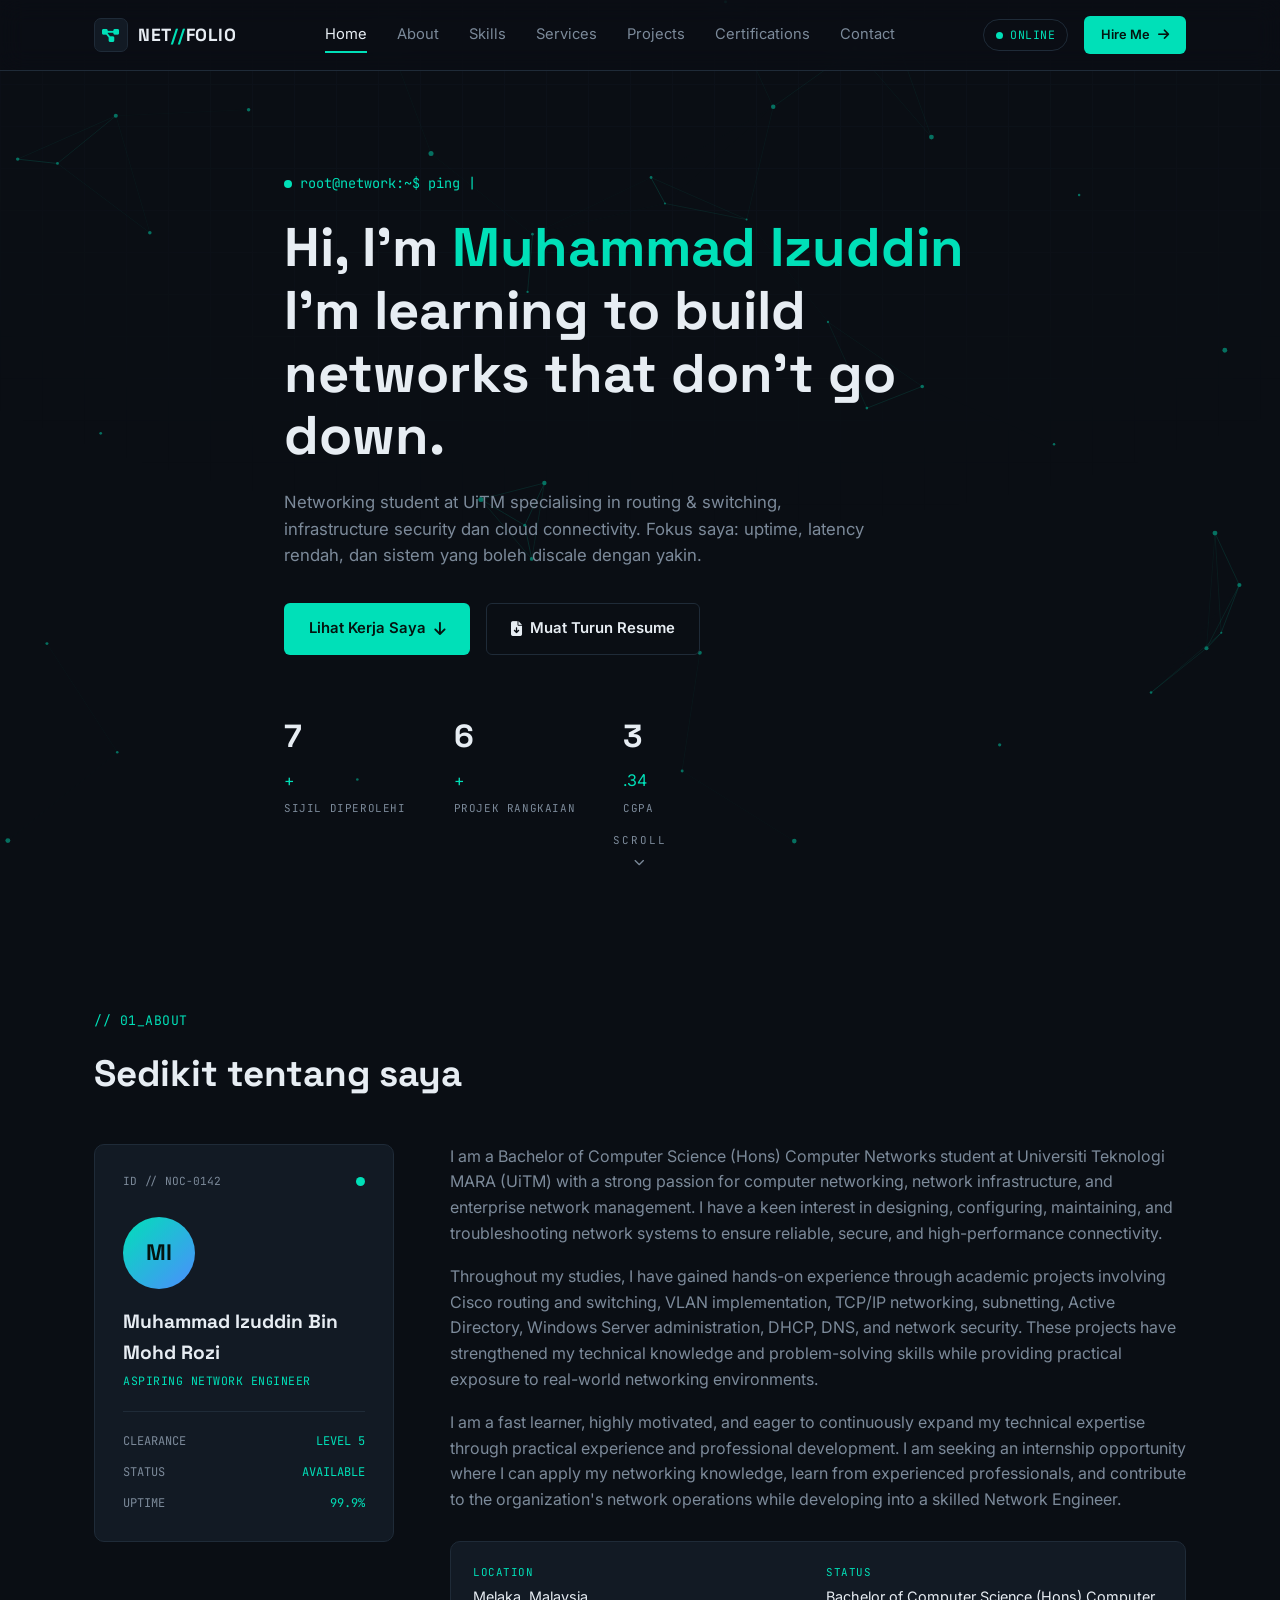
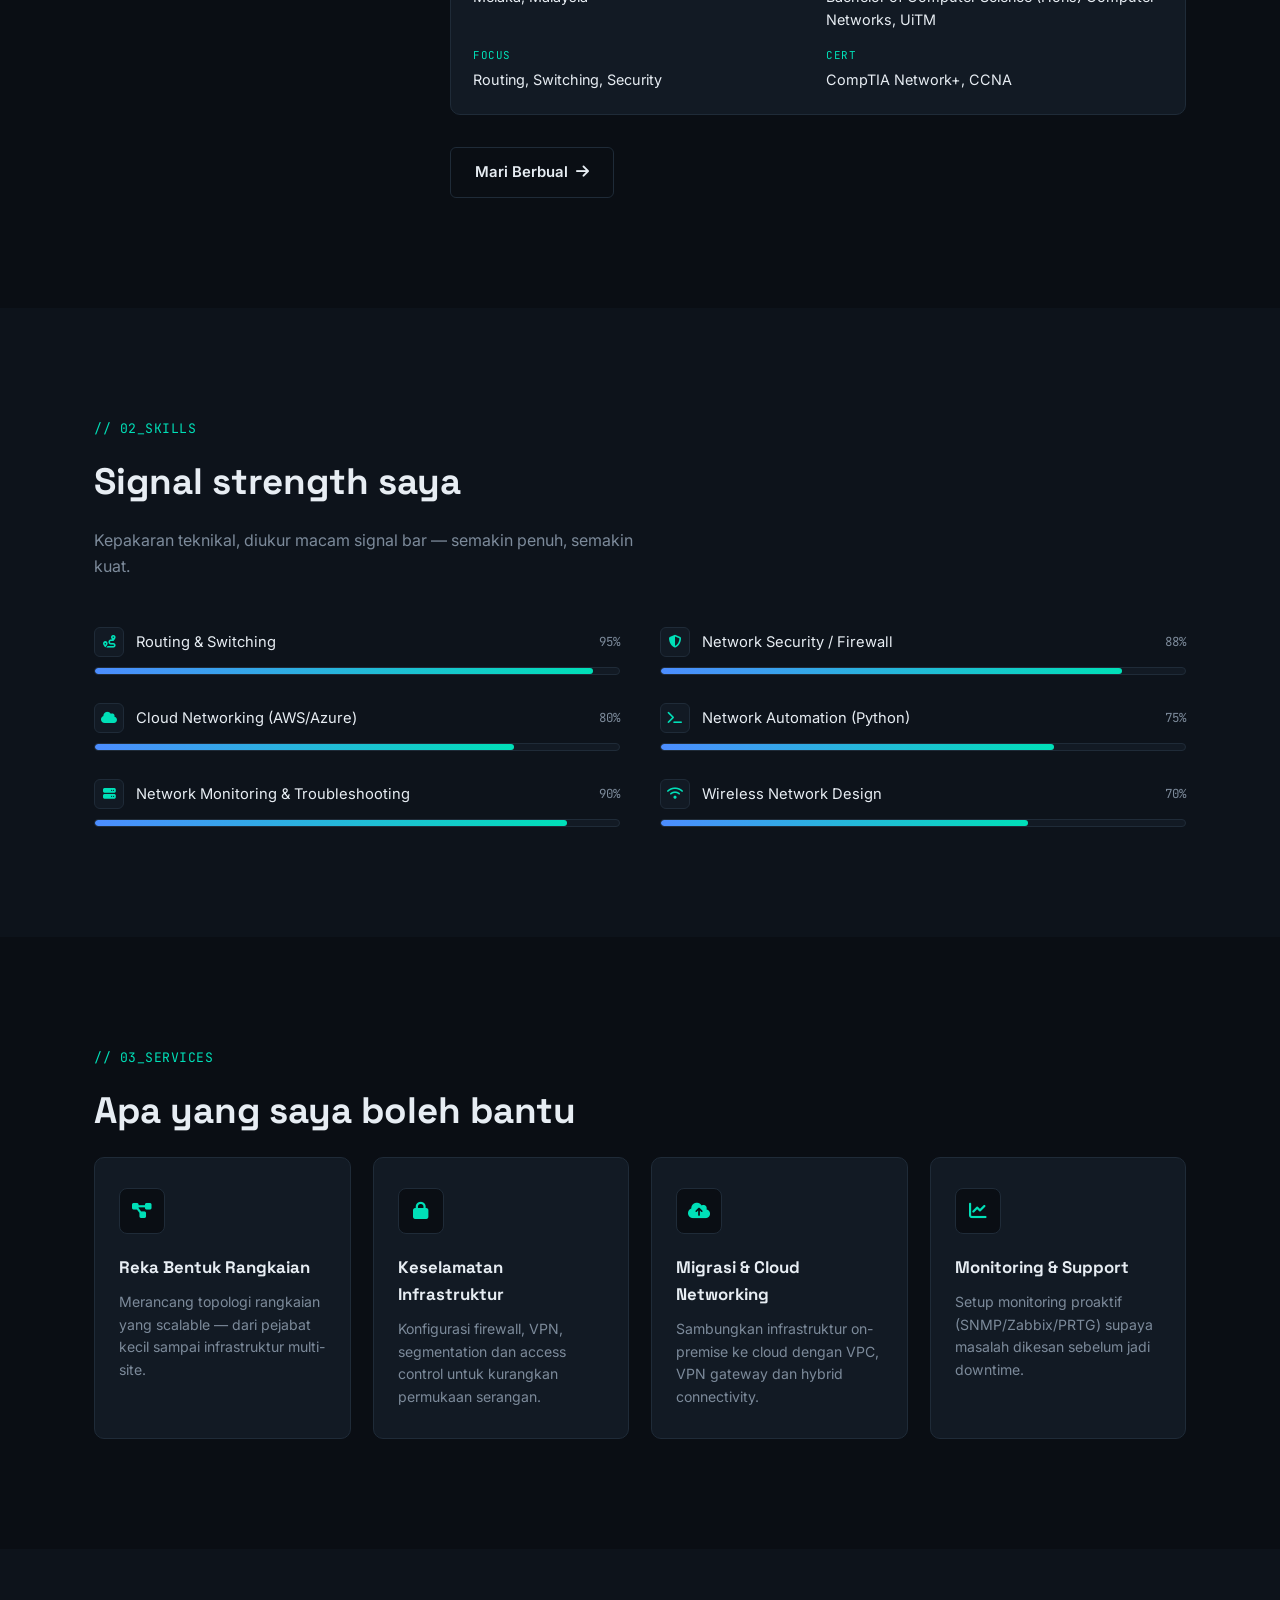
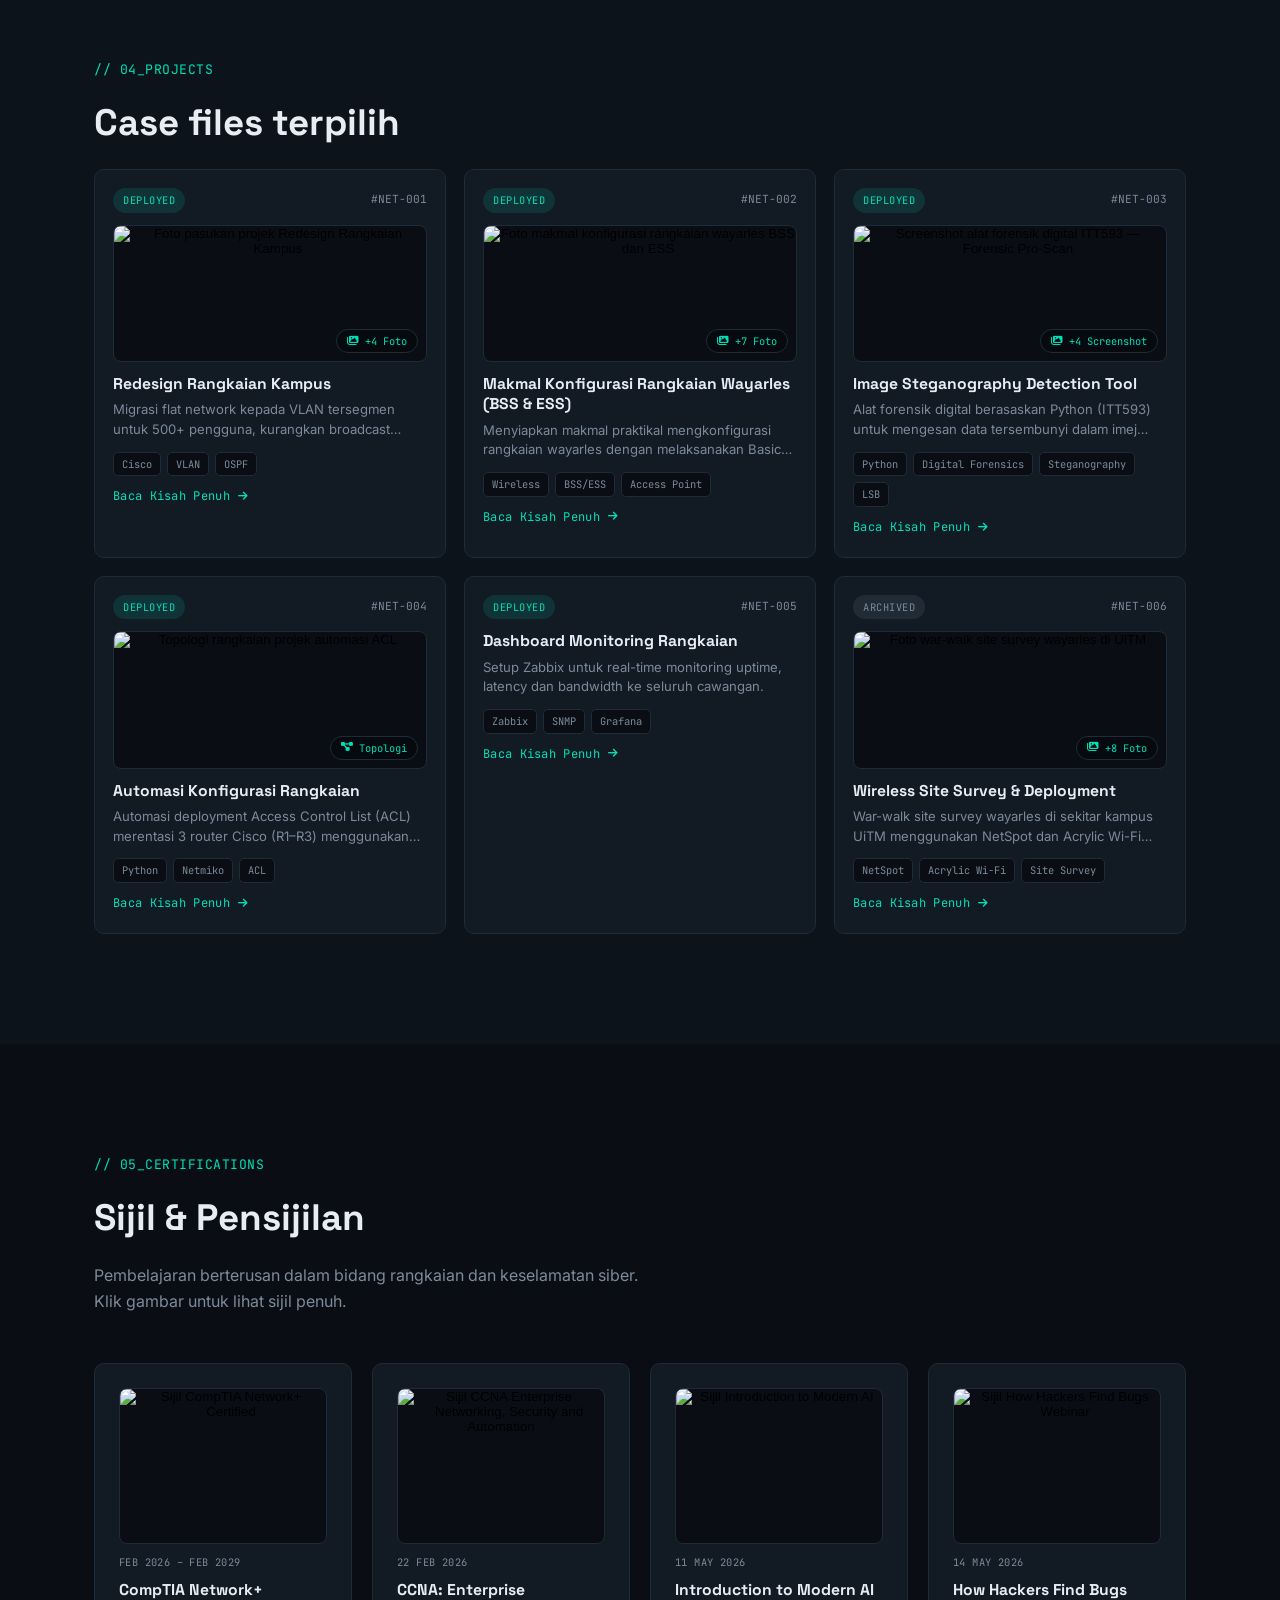
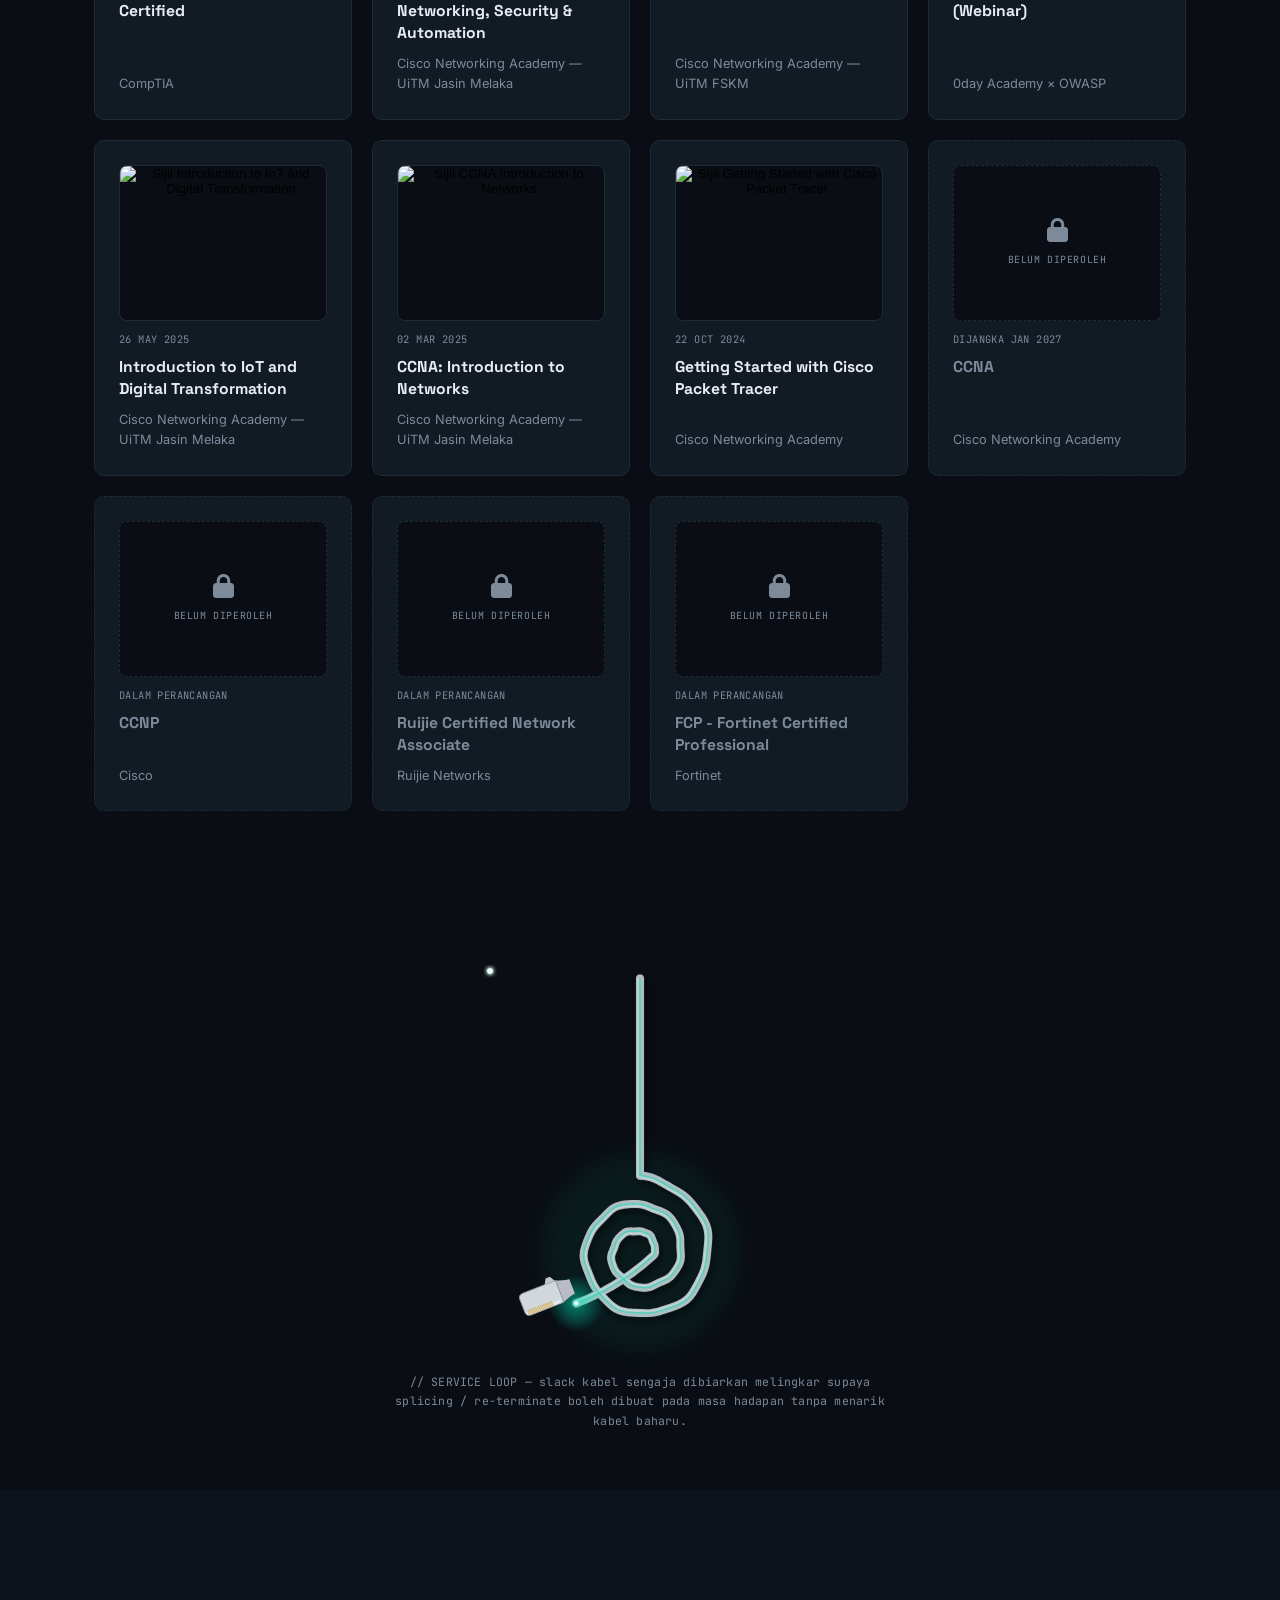
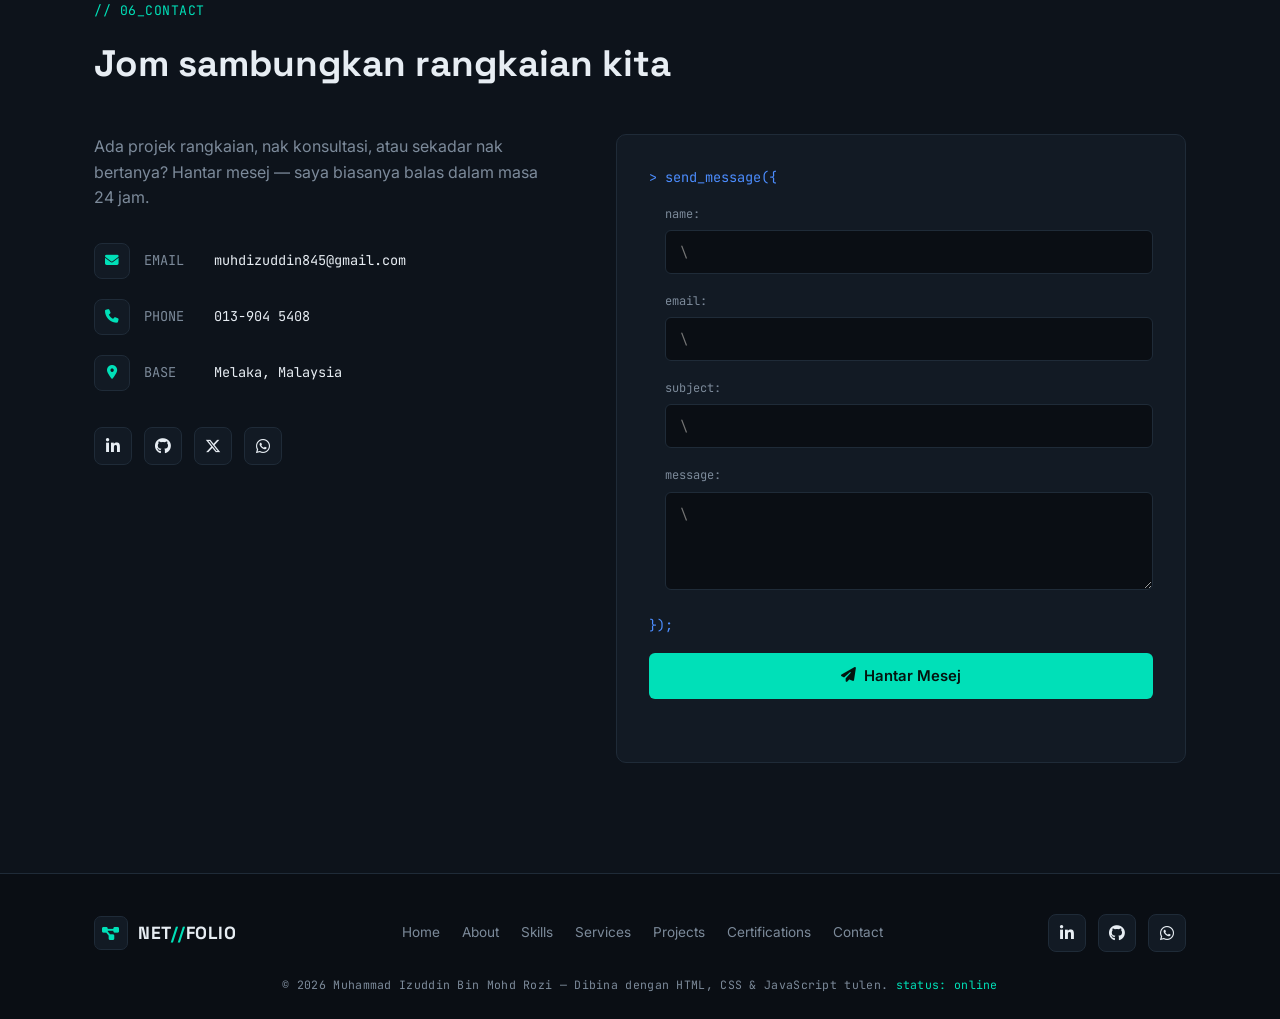
==== index.html @ 9720768e "Add files via upload" ====
<!DOCTYPE html>
<html lang="ms">
<head>
<meta charset="UTF-8">
<meta name="viewport" content="width=device-width, initial-scale=1.0">
<title>Muhammad Izuddin Bin Mohd Rozi // Aspiring Network Engineer Portfolio</title>
<link rel="preconnect" href="https://fonts.googleapis.com">
<link href="https://fonts.googleapis.com/css2?family=Space+Grotesk:wght@400;500;600;700&family=Inter:wght@400;500;600&family=JetBrains+Mono:wght@400;500;600&display=swap" rel="stylesheet">
<link rel="stylesheet" href="https://cdnjs.cloudflare.com/ajax/libs/font-awesome/6.5.1/css/all.min.css">
<link rel="stylesheet" href="style.css">
</head>
<body>

<div class="grid-overlay"></div>

<!-- ================= HEADER ================= -->
<header class="header" id="header">
  <div class="header-inner">
    <a href="#home" class="logo">
      <span class="logo-mark"><i class="fa-solid fa-diagram-project"></i></span>
      <span class="logo-text">NET<span class="accent">//</span>FOLIO</span>
    </a>

    <nav class="navlist" id="navlist">
      <a href="#home" class="nav-link active" data-nav>Home</a>
      <a href="#about" class="nav-link" data-nav>About</a>
      <a href="#skills" class="nav-link" data-nav>Skills</a>
      <a href="#services" class="nav-link" data-nav>Services</a>
      <a href="#projects" class="nav-link" data-nav>Projects</a>
      <a href="#certifications" class="nav-link" data-nav>Certifications</a>
      <a href="#contact" class="nav-link" data-nav>Contact</a>
    </nav>

    <div class="header-right">
      <span class="status-pill">
        <span class="status-dot"></span>
        <span class="mono">ONLINE</span>
      </span>
      <a href="#contact" class="btn btn-sm btn-primary">Hire Me <i class="fa-solid fa-arrow-right"></i></a>
      <button class="menu-toggle" id="menuToggle" aria-label="Toggle menu">
        <span></span><span></span><span></span>
      </button>
    </div>
  </div>
</header>

<!-- ================= HERO ================= -->
<section class="hero" id="home">
  <canvas id="netCanvas"></canvas>
  <div class="hero-inner container">
    <p class="mono eyebrow"><span class="cursor-dot"></span> root@network:~$ <span id="typeTarget"></span><span class="type-cursor">|</span></p>
    <h1 class="hero-title">Hi, I'm <span class="accent">Muhammad Izuddin</span><br>I'm learning to build networks that don't go down.</h1>
    <p class="hero-sub">Networking student at UiTM specialising in routing &amp; switching, infrastructure security dan cloud connectivity. Fokus saya: uptime, latency rendah, dan sistem yang boleh discale dengan yakin.</p>
    <div class="hero-actions">
      <a href="#projects" class="btn btn-primary">Lihat Kerja Saya <i class="fa-solid fa-arrow-down"></i></a>
      <a href="#contact" class="btn btn-outline"><i class="fa-solid fa-file-arrow-down"></i> Muat Turun Resume</a>
    </div>
    <div class="hero-stats">
      <div class="stat">
        <span class="stat-num" data-count="7">0</span><span class="accent">+</span>
        <span class="stat-label mono">SIJIL DIPEROLEHI</span>
      </div>
      <div class="stat">
        <span class="stat-num" data-count="6">0</span><span class="accent">+</span>
        <span class="stat-label mono">PROJEK RANGKAIAN</span>
      </div>
      <div class="stat">
        <span class="stat-num" data-count="3">0</span><span class="accent">.34</span>
        <span class="stat-label mono">CGPA</span>
      </div>
    </div>
  </div>
  <a href="#about" class="scroll-hint" aria-label="Scroll down">
    <span class="mono">SCROLL</span>
    <i class="fa-solid fa-chevron-down"></i>
  </a>
</section>

<main>

<!-- ================= ABOUT ================= -->
<section class="section" id="about">
  <div class="container">
    <p class="section-tag mono">// 01_ABOUT</p>
    <h2 class="section-title">Sedikit tentang saya</h2>

    <div class="about-grid">
      <div class="badge-card reveal">
        <div class="badge-top">
          <span class="mono badge-id">ID // NOC-0142</span>
          <span class="status-dot status-dot--sm"></span>
        </div>
        <!-- Nak letak gambar sebenar? Tukar baris di bawah kepada:
             <img src="images/profile.jpg" alt="Muhammad Izuddin Bin Mohd Rozi" class="badge-avatar-img"> -->
        <div class="badge-avatar" id="badgeAvatar">MI</div>
        <h3 class="badge-name">Muhammad Izuddin Bin Mohd Rozi</h3>
        <p class="mono badge-role">ASPIRING NETWORK ENGINEER</p>
        <div class="badge-divider"></div>
        <ul class="badge-meta mono">
          <li><span>CLEARANCE</span><span class="accent">LEVEL 5</span></li>
          <li><span>STATUS</span><span class="accent">AVAILABLE</span></li>
          <li><span>UPTIME</span><span class="accent">99.9%</span></li>
        </ul>
      </div>

      <div class="about-content reveal">
        <p>I am a Bachelor of Computer Science (Hons) Computer Networks student at Universiti Teknologi MARA (UiTM) with a strong passion for computer networking, network infrastructure, and enterprise network management. I have a keen interest in designing, configuring, maintaining, and troubleshooting network systems to ensure reliable, secure, and high-performance connectivity.</p>
        <p>Throughout my studies, I have gained hands-on experience through academic projects involving Cisco routing and switching, VLAN implementation, TCP/IP networking, subnetting, Active Directory, Windows Server administration, DHCP, DNS, and network security. These projects have strengthened my technical knowledge and problem-solving skills while providing practical exposure to real-world networking environments.</p>
        <p>I am a fast learner, highly motivated, and eager to continuously expand my technical expertise through practical experience and professional development. I am seeking an internship opportunity where I can apply my networking knowledge, learn from experienced professionals, and contribute to the organization's network operations while developing into a skilled Network Engineer.</p>

        <div class="spec-list">
          <div class="spec-item">
            <span class="mono spec-key">LOCATION</span>
            <span class="spec-val">Melaka, Malaysia</span>
          </div>
          <div class="spec-item">
            <span class="mono spec-key">STATUS</span>
            <span class="spec-val">Bachelor of Computer Science (Hons) Computer Networks, UiTM</span>
          </div>
          <div class="spec-item">
            <span class="mono spec-key">FOCUS</span>
            <span class="spec-val">Routing, Switching, Security</span>
          </div>
          <div class="spec-item">
            <span class="mono spec-key">CERT</span>
            <span class="spec-val">CompTIA Network+, CCNA</span>
          </div>
        </div>

        <a href="#contact" class="btn btn-outline">Mari Berbual <i class="fa-solid fa-arrow-right"></i></a>
      </div>
    </div>
  </div>
</section>

<!-- ================= SKILLS ================= -->
<section class="section section-alt" id="skills">
  <div class="container">
    <p class="section-tag mono">// 02_SKILLS</p>
    <h2 class="section-title">Signal strength saya</h2>
    <p class="section-desc">Kepakaran teknikal, diukur macam signal bar — semakin penuh, semakin kuat.</p>

    <div class="skills-grid">
      <div class="skill-item reveal" data-level="95">
        <div class="skill-head">
          <span class="skill-icon"><i class="fa-solid fa-route"></i></span>
          <span class="skill-name">Routing &amp; Switching</span>
          <span class="skill-pct mono">95%</span>
        </div>
        <div class="skill-bar"><div class="skill-fill"></div></div>
      </div>

      <div class="skill-item reveal" data-level="88">
        <div class="skill-head">
          <span class="skill-icon"><i class="fa-solid fa-shield-halved"></i></span>
          <span class="skill-name">Network Security / Firewall</span>
          <span class="skill-pct mono">88%</span>
        </div>
        <div class="skill-bar"><div class="skill-fill"></div></div>
      </div>

      <div class="skill-item reveal" data-level="80">
        <div class="skill-head">
          <span class="skill-icon"><i class="fa-solid fa-cloud"></i></span>
          <span class="skill-name">Cloud Networking (AWS/Azure)</span>
          <span class="skill-pct mono">80%</span>
        </div>
        <div class="skill-bar"><div class="skill-fill"></div></div>
      </div>

      <div class="skill-item reveal" data-level="75">
        <div class="skill-head">
          <span class="skill-icon"><i class="fa-solid fa-terminal"></i></span>
          <span class="skill-name">Network Automation (Python)</span>
          <span class="skill-pct mono">75%</span>
        </div>
        <div class="skill-bar"><div class="skill-fill"></div></div>
      </div>

      <div class="skill-item reveal" data-level="90">
        <div class="skill-head">
          <span class="skill-icon"><i class="fa-solid fa-server"></i></span>
          <span class="skill-name">Network Monitoring &amp; Troubleshooting</span>
          <span class="skill-pct mono">90%</span>
        </div>
        <div class="skill-bar"><div class="skill-fill"></div></div>
      </div>

      <div class="skill-item reveal" data-level="70">
        <div class="skill-head">
          <span class="skill-icon"><i class="fa-solid fa-wifi"></i></span>
          <span class="skill-name">Wireless Network Design</span>
          <span class="skill-pct mono">70%</span>
        </div>
        <div class="skill-bar"><div class="skill-fill"></div></div>
      </div>
    </div>
  </div>
</section>

<!-- ================= SERVICES ================= -->
<section class="section" id="services">
  <div class="container">
    <p class="section-tag mono">// 03_SERVICES</p>
    <h2 class="section-title">Apa yang saya boleh bantu</h2>

    <div class="services-grid">
      <div class="service-card reveal">
        <span class="service-icon"><i class="fa-solid fa-diagram-project"></i></span>
        <h3>Reka Bentuk Rangkaian</h3>
        <p>Merancang topologi rangkaian yang scalable — dari pejabat kecil sampai infrastruktur multi-site.</p>
      </div>
      <div class="service-card reveal">
        <span class="service-icon"><i class="fa-solid fa-lock"></i></span>
        <h3>Keselamatan Infrastruktur</h3>
        <p>Konfigurasi firewall, VPN, segmentation dan access control untuk kurangkan permukaan serangan.</p>
      </div>
      <div class="service-card reveal">
        <span class="service-icon"><i class="fa-solid fa-cloud-arrow-up"></i></span>
        <h3>Migrasi &amp; Cloud Networking</h3>
        <p>Sambungkan infrastruktur on-premise ke cloud dengan VPC, VPN gateway dan hybrid connectivity.</p>
      </div>
      <div class="service-card reveal">
        <span class="service-icon"><i class="fa-solid fa-chart-line"></i></span>
        <h3>Monitoring &amp; Support</h3>
        <p>Setup monitoring proaktif (SNMP/Zabbix/PRTG) supaya masalah dikesan sebelum jadi downtime.</p>
      </div>
    </div>
  </div>
</section>

<!-- ================= PROJECTS ================= -->
<section class="section section-alt" id="projects">
  <div class="container">
    <p class="section-tag mono">// 04_PROJECTS</p>
    <h2 class="section-title">Case files terpilih</h2>

    <div class="projects-grid">
      <article class="project-card reveal">
        <div class="project-top">
          <span class="project-tag tag-deployed mono">DEPLOYED</span>
          <span class="mono project-id">#NET-001</span>
        </div>
        <!-- Letak 4 gambar dalam folder images/projects/ dengan nama fail di bawah -->
        <button class="project-gallery-btn"
          data-images='["images/projects/net-001-photo-1.jpg","images/projects/net-001-photo-2.jpg","images/projects/net-001-photo-3.jpg","images/projects/net-001-photo-4.jpg"]'
          data-title="Redesign Rangkaian Kampus"
          aria-label="Lihat galeri foto Redesign Rangkaian Kampus">
          <img src="images/projects/net-001-photo-1.jpg" alt="Foto pasukan projek Redesign Rangkaian Kampus" class="project-gallery-thumb">
          <span class="project-gallery-count mono"><i class="fa-solid fa-images"></i> +4 Foto</span>
        </button>
        <h3>Redesign Rangkaian Kampus</h3>
        <p>Migrasi flat network kepada VLAN tersegmen untuk 500+ pengguna, kurangkan broadcast traffic sebanyak 60%.</p>
        <div class="project-tags">
          <span>Cisco</span><span>VLAN</span><span>OSPF</span>
        </div>
        <button class="case-study-btn mono" data-case="net-001">
          Baca Kisah Penuh <i class="fa-solid fa-arrow-right"></i>
        </button>
      </article>

      <article class="project-card reveal">
        <div class="project-top">
          <span class="project-tag tag-deployed mono">DEPLOYED</span>
          <span class="mono project-id">#NET-002</span>
        </div>
        <!-- Letak 7 gambar dalam folder images/projects/ dengan nama fail di bawah -->
        <button class="project-gallery-btn"
          data-images='["images/projects/net-002-photo-1.jpg","images/projects/net-002-photo-2.jpg","images/projects/net-002-photo-3.jpg","images/projects/net-002-photo-4.jpg","images/projects/net-002-photo-5.jpg","images/projects/net-002-photo-6.jpg","images/projects/net-002-photo-7.jpg"]'
          data-title="Makmal Konfigurasi Rangkaian Wayarles (BSS & ESS)"
          aria-label="Lihat galeri foto Makmal Konfigurasi Rangkaian Wayarles">
          <img src="images/projects/net-002-photo-1.jpg" alt="Foto makmal konfigurasi rangkaian wayarles BSS dan ESS" class="project-gallery-thumb">
          <span class="project-gallery-count mono"><i class="fa-solid fa-images"></i> +7 Foto</span>
        </button>
        <h3>Makmal Konfigurasi Rangkaian Wayarles (BSS &amp; ESS)</h3>
        <p>Menyiapkan makmal praktikal mengkonfigurasi rangkaian wayarles dengan melaksanakan Basic Service Set (BSS) dan Extended Service Set (ESS). Memperoleh pengalaman langsung dalam persediaan access point, capaian klien dan pengoptimuman liputan rangkaian.</p>
        <div class="project-tags">
          <span>Wireless</span><span>BSS/ESS</span><span>Access Point</span>
        </div>
        <button class="case-study-btn mono" data-case="net-002">
          Baca Kisah Penuh <i class="fa-solid fa-arrow-right"></i>
        </button>
      </article>

      <article class="project-card reveal">
        <div class="project-top">
          <span class="project-tag tag-deployed mono">DEPLOYED</span>
          <span class="mono project-id">#NET-003</span>
        </div>
        <!-- Letak screenshot tool dalam folder images/projects/ -->
        <button class="project-gallery-btn"
          data-images='["images/projects/net-003-scan.png","images/projects/net-003-visual.png","images/projects/net-003-create.png","images/projects/net-003-result.png"]'
          data-title="Image Steganography Detection Tool (ITT593)"
          aria-label="Lihat screenshot Image Steganography Detection Tool">
          <img src="images/projects/net-003-scan.png" alt="Screenshot alat forensik digital ITT593 — Forensic Pro-Scan" class="project-gallery-thumb">
          <span class="project-gallery-count mono"><i class="fa-solid fa-images"></i> +4 Screenshot</span>
        </button>
        <h3>Image Steganography Detection Tool</h3>
        <p>Alat forensik digital berasaskan Python (ITT593) untuk mengesan data tersembunyi dalam imej digital menggunakan analisis LSB, Entropy dan Chi-Square — lengkap dengan Chain of Custody dan laporan PDF.</p>
        <div class="project-tags">
          <span>Python</span><span>Digital Forensics</span><span>Steganography</span><span>LSB</span>
        </div>
        <button class="case-study-btn mono" data-case="net-003">
          Baca Kisah Penuh <i class="fa-solid fa-arrow-right"></i>
        </button>
      </article>

      <article class="project-card reveal">
        <div class="project-top">
          <span class="project-tag tag-deployed mono">DEPLOYED</span>
          <span class="mono project-id">#NET-004</span>
        </div>
        <button class="project-gallery-btn"
          data-images='["images/projects/net-004-topology.jpg"]'
          data-title="Automasi Konfigurasi Rangkaian (ACL Automation)"
          aria-label="Lihat topologi rangkaian Automasi ACL">
          <img src="images/projects/net-004-topology.jpg" alt="Topologi rangkaian projek automasi ACL" class="project-gallery-thumb">
          <span class="project-gallery-count mono"><i class="fa-solid fa-diagram-project"></i> Topologi</span>
        </button>
        <h3>Automasi Konfigurasi Rangkaian</h3>
        <p>Automasi deployment Access Control List (ACL) merentasi 3 router Cisco (R1&ndash;R3) menggunakan Python + Netmiko melalui SSH, menguatkuasakan kawalan akses antara 6 subnet jabatan (HR, IT, Operator, S&amp;M, Server, Guest) mengikut prinsip least-privilege &mdash; disahkan berfungsi melalui ujian ping &amp; HTTP dalam simulasi GNS3.</p>
        <div class="project-tags">
          <span>Python</span><span>Netmiko</span><span>ACL</span>
        </div>
        <button class="case-study-btn mono" data-case="net-004">
          Baca Kisah Penuh <i class="fa-solid fa-arrow-right"></i>
        </button>
      </article>

      <article class="project-card reveal">
        <div class="project-top">
          <span class="project-tag tag-deployed mono">DEPLOYED</span>
          <span class="mono project-id">#NET-005</span>
        </div>
        <h3>Dashboard Monitoring Rangkaian</h3>
        <p>Setup Zabbix untuk real-time monitoring uptime, latency dan bandwidth ke seluruh cawangan.</p>
        <div class="project-tags">
          <span>Zabbix</span><span>SNMP</span><span>Grafana</span>
        </div>
        <button class="case-study-btn mono" data-case="net-005">
          Baca Kisah Penuh <i class="fa-solid fa-arrow-right"></i>
        </button>
      </article>

      <article class="project-card reveal">
        <div class="project-top">
          <span class="project-tag tag-archived mono">ARCHIVED</span>
          <span class="mono project-id">#NET-006</span>
        </div>
        <button class="project-gallery-btn"
          data-images='["images/projects/net-006-photo-1.jpg","images/projects/net-006-photo-2.jpg","images/projects/net-006-photo-3.jpg","images/projects/net-006-photo-4.jpg","images/projects/net-006-photo-5.jpg","images/projects/net-006-photo-6.jpg","images/projects/net-006-photo-7.jpg","images/projects/net-006-photo-8.jpg"]'
          data-title="Wireless Site Survey & Deployment"
          aria-label="Lihat galeri foto Wireless Site Survey">
          <img src="images/projects/net-006-photo-1.jpg" alt="Foto war-walk site survey wayarles di UiTM" class="project-gallery-thumb">
          <span class="project-gallery-count mono"><i class="fa-solid fa-images"></i> +8 Foto</span>
        </button>
        <h3>Wireless Site Survey &amp; Deployment</h3>
        <p>War-walk site survey wayarles di sekitar kampus UiTM menggunakan NetSpot dan Acrylic Wi-Fi untuk analisis liputan (heatmap), congestion, channel overlapping, roaming antara access point, dan pengagihan channel Wi-Fi/hotspot bagi coverage optimum.</p>
        <div class="project-tags">
          <span>NetSpot</span><span>Acrylic Wi-Fi</span><span>Site Survey</span>
        </div>
        <button class="case-study-btn mono" data-case="net-006">
          Baca Kisah Penuh <i class="fa-solid fa-arrow-right"></i>
        </button>
      </article>
    </div>
  </div>
</section>

<!-- ================= CERTIFICATIONS ================= -->
<section class="section" id="certifications">
  <div class="container">
    <p class="section-tag mono">// 05_CERTIFICATIONS</p>
    <h2 class="section-title">Sijil &amp; Pensijilan</h2>
    <p class="section-desc">Pembelajaran berterusan dalam bidang rangkaian dan keselamatan siber. Klik gambar untuk lihat sijil penuh.</p>

    <!-- Letak semua fail gambar sijil dalam folder images/certs/
         dan namakan ikut src di bawah (atau tukar src ikut nama fail anda) -->
    <div class="cert-grid">
      <div class="cert-card reveal">
        <button class="cert-thumb-btn" data-full="images/certs/cert-01-comptia-network-plus.jpg" data-title="CompTIA Network+ Certified" aria-label="Lihat sijil CompTIA Network+">
          <img src="images/certs/cert-01-comptia-network-plus.jpg" alt="Sijil CompTIA Network+ Certified" class="cert-thumb">
          <span class="cert-thumb-overlay"><i class="fa-solid fa-magnifying-glass-plus"></i> Lihat Penuh</span>
        </button>
        <span class="cert-date mono">FEB 2026 &ndash; FEB 2029</span>
        <h3>CompTIA Network+ Certified</h3>
        <p class="cert-issuer">CompTIA</p>
      </div>

      <div class="cert-card reveal">
        <button class="cert-thumb-btn" data-full="images/certs/cert-02-ccna-enterprise.jpg" data-title="CCNA: Enterprise Networking, Security & Automation" aria-label="Lihat sijil CCNA Enterprise">
          <img src="images/certs/cert-02-ccna-enterprise.jpg" alt="Sijil CCNA Enterprise Networking, Security and Automation" class="cert-thumb">
          <span class="cert-thumb-overlay"><i class="fa-solid fa-magnifying-glass-plus"></i> Lihat Penuh</span>
        </button>
        <span class="cert-date mono">22 FEB 2026</span>
        <h3>CCNA: Enterprise Networking, Security &amp; Automation</h3>
        <p class="cert-issuer">Cisco Networking Academy &mdash; UiTM Jasin Melaka</p>
      </div>

      <div class="cert-card reveal">
        <button class="cert-thumb-btn" data-full="images/certs/cert-03-intro-modern-ai.jpg" data-title="Introduction to Modern AI" aria-label="Lihat sijil Introduction to Modern AI">
          <img src="images/certs/cert-03-intro-modern-ai.jpg" alt="Sijil Introduction to Modern AI" class="cert-thumb">
          <span class="cert-thumb-overlay"><i class="fa-solid fa-magnifying-glass-plus"></i> Lihat Penuh</span>
        </button>
        <span class="cert-date mono">11 MAY 2026</span>
        <h3>Introduction to Modern AI</h3>
        <p class="cert-issuer">Cisco Networking Academy &mdash; UiTM FSKM</p>
      </div>

      <div class="cert-card reveal">
        <button class="cert-thumb-btn" data-images='["images/certs/cert-04-how-hackers-find-bugs.jpg","images/certs/cert-08-how-hackers-find-bugs-2.jpg"]' data-title="How Hackers Find Bugs (Webinar)" aria-label="Lihat sijil How Hackers Find Bugs">
          <img src="images/certs/cert-04-how-hackers-find-bugs.jpg" alt="Sijil How Hackers Find Bugs Webinar" class="cert-thumb">
          <span class="cert-thumb-overlay"><i class="fa-solid fa-magnifying-glass-plus"></i> Lihat Penuh</span>
        </button>
        <span class="cert-date mono">14 MAY 2026</span>
        <h3>How Hackers Find Bugs (Webinar)</h3>
        <p class="cert-issuer">0day Academy &times; OWASP</p>
      </div>

      <div class="cert-card reveal">
        <button class="cert-thumb-btn" data-full="images/certs/cert-05-intro-iot.jpg" data-title="Introduction to IoT and Digital Transformation" aria-label="Lihat sijil Introduction to IoT">
          <img src="images/certs/cert-05-intro-iot.jpg" alt="Sijil Introduction to IoT and Digital Transformation" class="cert-thumb">
          <span class="cert-thumb-overlay"><i class="fa-solid fa-magnifying-glass-plus"></i> Lihat Penuh</span>
        </button>
        <span class="cert-date mono">26 MAY 2025</span>
        <h3>Introduction to IoT and Digital Transformation</h3>
        <p class="cert-issuer">Cisco Networking Academy &mdash; UiTM Jasin Melaka</p>
      </div>

      <div class="cert-card reveal">
        <button class="cert-thumb-btn" data-full="images/certs/cert-06-ccna-intro-networks.jpg" data-title="CCNA: Introduction to Networks" aria-label="Lihat sijil CCNA Introduction to Networks">
          <img src="images/certs/cert-06-ccna-intro-networks.jpg" alt="Sijil CCNA Introduction to Networks" class="cert-thumb">
          <span class="cert-thumb-overlay"><i class="fa-solid fa-magnifying-glass-plus"></i> Lihat Penuh</span>
        </button>
        <span class="cert-date mono">02 MAR 2025</span>
        <h3>CCNA: Introduction to Networks</h3>
        <p class="cert-issuer">Cisco Networking Academy &mdash; UiTM Jasin Melaka</p>
      </div>

      <div class="cert-card reveal">
        <button class="cert-thumb-btn" data-full="images/certs/cert-07-packet-tracer.jpg" data-title="Getting Started with Cisco Packet Tracer" aria-label="Lihat sijil Getting Started with Cisco Packet Tracer">
          <img src="images/certs/cert-07-packet-tracer.jpg" alt="Sijil Getting Started with Cisco Packet Tracer" class="cert-thumb">
          <span class="cert-thumb-overlay"><i class="fa-solid fa-magnifying-glass-plus"></i> Lihat Penuh</span>
        </button>
        <span class="cert-date mono">22 OCT 2024</span>
        <h3>Getting Started with Cisco Packet Tracer</h3>
        <p class="cert-issuer">Cisco Networking Academy</p>
      </div>

      <!-- Sijil dalam proses / belum diperoleh -->
      <div class="cert-card cert-card--locked reveal">
        <div class="cert-locked-thumb">
          <i class="fa-solid fa-lock cert-lock-icon"></i>
          <span class="cert-locked-label mono">BELUM DIPEROLEH</span>
        </div>
        <span class="cert-date mono">DIJANGKA JAN 2027</span>
        <h3>CCNA</h3>
        <p class="cert-issuer">Cisco Networking Academy</p>
      </div>

      <div class="cert-card cert-card--locked reveal">
        <div class="cert-locked-thumb">
          <i class="fa-solid fa-lock cert-lock-icon"></i>
          <span class="cert-locked-label mono">BELUM DIPEROLEH</span>
        </div>
        <span class="cert-date mono">DALAM PERANCANGAN</span>
        <h3>CCNP</h3>
        <p class="cert-issuer">Cisco</p>
      </div>

      <div class="cert-card cert-card--locked reveal">
        <div class="cert-locked-thumb">
          <i class="fa-solid fa-lock cert-lock-icon"></i>
          <span class="cert-locked-label mono">BELUM DIPEROLEH</span>
        </div>
        <span class="cert-date mono">DALAM PERANCANGAN</span>
        <h3>Ruijie Certified Network Associate</h3>
        <p class="cert-issuer">Ruijie Networks</p>
      </div>

      <div class="cert-card cert-card--locked reveal">
        <div class="cert-locked-thumb">
          <i class="fa-solid fa-lock cert-lock-icon"></i>
          <span class="cert-locked-label mono">BELUM DIPEROLEH</span>
        </div>
        <span class="cert-date mono">DALAM PERANCANGAN</span>
        <h3>FCP - Fortinet Certified Professional</h3>
        <p class="cert-issuer">Fortinet</p>
      </div>
    </div>
  </div>
</section>

<!-- ================= FIBER SERVICE LOOP (visual interlude) ================= -->
<section class="fiber-loop-section" id="fiberLoop">
  <div class="container fiber-loop-inner">
    <div class="fiber-coil" id="fiberCoil">
      <svg class="fiber-coil-svg" viewBox="0 0 320 410" preserveAspectRatio="xMidYMid meet" xmlns="http://www.w3.org/2000/svg" xmlns:xlink="http://www.w3.org/1999/xlink">
        <defs>
          <filter id="fiberGlow" x="-100%" y="-100%" width="300%" height="300%">
            <feGaussianBlur stdDeviation="2.1" result="blur"/>
            <feMerge>
              <feMergeNode in="blur"/>
              <feMergeNode in="SourceGraphic"/>
            </feMerge>
          </filter>
          <filter id="fiberShadow" x="-60%" y="-60%" width="220%" height="220%">
            <feDropShadow dx="2.5" dy="4" stdDeviation="4" flood-color="#000000" flood-opacity="0.45"/>
          </filter>
          <filter id="fiberGlowSoft" x="-120%" y="-120%" width="340%" height="340%">
            <feGaussianBlur stdDeviation="13"/>
          </filter>
          <radialGradient id="fiberEndGlow" cx="50%" cy="50%" r="50%">
            <stop offset="0%" class="fiber-end-glow-stop-a"/>
            <stop offset="100%" class="fiber-end-glow-stop-b"/>
          </radialGradient>
        </defs>

        <ellipse class="coil-ambient" cx="160" cy="300" rx="105" ry="105" filter="url(#fiberGlowSoft)"/>

        <path id="coilMotionPath" d="M160.00,8.00 L160.00,218.38 L165.35,218.69 L170.60,219.78 L175.65,221.60 L180.46,223.94 L185.04,226.52 L189.48,229.11 L193.88,231.59 L198.24,234.05 L202.53,236.64 L206.63,239.53 L210.43,242.80 L213.91,246.40 L217.12,250.22 L220.17,254.15 L223.14,258.14 L226.00,262.23 L228.59,266.52 L230.70,271.07 L232.13,275.88 L232.82,280.86 L232.87,285.88 L232.53,290.84 L232.05,295.67 L231.57,300.41 L231.11,305.09 L230.54,309.73 L229.68,314.33 L228.41,318.82 L226.73,323.17 L224.77,327.37 L222.68,331.49 L220.53,335.57 L218.31,339.63 L215.88,343.60 L213.07,347.33 L209.77,350.63 L205.99,353.38 L201.85,355.57 L197.55,357.34 L193.24,358.85 L189.00,360.28 L184.83,361.67 L180.66,362.96 L176.43,364.00 L172.14,364.66 L167.83,364.92 L163.52,364.88 L159.26,364.69 L155.02,364.48 L150.76,364.26 L146.48,363.91 L142.22,363.22 L138.08,361.99 L134.18,360.13 L130.60,357.69 L127.34,354.87 L124.32,351.87 L121.44,348.84 L118.64,345.84 L115.95,342.81 L113.45,339.64 L111.24,336.28 L109.37,332.74 L107.79,329.09 L106.36,325.43 L104.95,321.80 L103.49,318.18 L102.06,314.52 L100.83,310.76 L100.03,306.88 L99.83,302.92 L100.25,298.98 L101.18,295.12 L102.42,291.39 L103.79,287.77 L105.21,284.25 L106.71,280.81 L108.39,277.49 L110.35,274.34 L112.61,271.42 L115.10,268.73 L117.67,266.19 L120.21,263.69 L122.67,261.15 L125.12,258.56 L127.68,256.04 L130.47,253.76 L133.55,251.89 L136.89,250.53 L140.40,249.65 L143.95,249.12 L147.47,248.79 L150.95,248.56 L154.38,248.45 L157.79,248.54 L161.17,248.94 L164.46,249.71 L167.65,250.80 L170.72,252.05 L173.71,253.29 L176.70,254.44 L179.71,255.50 L182.74,256.59 L185.71,257.91 L188.49,259.58 L190.99,261.65 L193.16,264.07 L195.05,266.70 L196.75,269.42 L198.32,272.16 L199.77,274.92 L201.05,277.74 L202.04,280.65 L202.68,283.66 L202.97,286.71 L203.02,289.74 L203.01,292.68 L203.08,295.56 L203.27,298.39 L203.50,301.24 L203.61,304.12 L203.41,307.00 L202.81,309.83 L201.80,312.53 L200.48,315.10 L198.99,317.54 L197.43,319.89 L195.80,322.15 L194.05,324.29 L192.10,326.25 L189.91,327.93 L187.52,329.31 L185.04,330.44 L182.58,331.45 L180.21,332.46 L177.95,333.56 L175.75,334.74 L173.50,335.89 L171.16,336.85 L168.72,337.50 L166.21,337.79 L163.68,337.78 L161.18,337.58 L158.72,337.27 L156.30,336.88 L153.92,336.36 L151.61,335.60 L149.43,334.53 L147.42,333.14 L145.60,331.53 L143.93,329.84 L142.32,328.22 L140.70,326.73 L139.03,325.35 L137.35,323.98 L135.75,322.51 L134.33,320.87 L133.14,319.05 L132.18,317.10 L131.39,315.10 L130.69,313.08 L130.05,311.07 L129.52,309.04 L129.19,306.98 L129.16,304.88 L129.49,302.80 L130.11,300.77 L130.90,298.84 L131.71,297.00 L132.42,295.23 L133.00,293.48 L133.52,291.73 L134.10,290.00 L134.84,288.34 L135.80,286.78 L136.93,285.36 L138.16,284.04 L139.42,282.78 L140.69,281.56 L142.00,280.39 L143.40,279.34 L144.95,278.52 L146.63,277.98 L148.41,277.74 L150.20,277.71 L151.93,277.78 L153.56,277.82 L155.10,277.76 L156.59,277.64 L158.07,277.54 L159.55,277.55 L161.02,277.75 L162.45,278.11 L163.83,278.59 L165.18,279.10 L166.50,279.59 L167.81,280.11 L169.07,280.72 L170.24,281.50 L171.23,282.52 L172.03,283.74 L172.62,285.09 L173.09,286.45 L173.52,287.73 L173.97,288.91 L174.46,289.99 L174.95,291.04 L175.36,292.12 L175.65,293.23 L175.80,294.36 L175.85,295.49 L175.88,296.59 L175.94,297.66 L176.02,298.72 L176.05,299.77 L175.93,300.82 L175.59,301.83 L174.99,302.77 L174.20,303.60 L173.32,304.33 L170.35,307.01 L167.33,309.64 L164.28,312.22 L161.19,314.76 L158.05,317.24 L154.88,319.68 L151.67,322.07 L148.42,324.40 L145.14,326.69 L141.82,328.92 L138.47,331.10 L135.08,333.23 L131.66,335.30 L128.21,337.32 L124.72,339.29 L121.21,341.20 L117.67,343.05 L114.09,344.85 L110.49,346.59 L106.87,348.28 L103.21,349.91 L99.54,351.48 L95.83,352.99 L92.11,354.45" fill="none" opacity="0"/>

        <g class="coil-cable-group" filter="url(#fiberShadow)">
          <path class="coil-casing" d="M160.00,8.00 L160.00,218.38 L165.35,218.69 L170.60,219.78 L175.65,221.60 L180.46,223.94 L185.04,226.52 L189.48,229.11 L193.88,231.59 L198.24,234.05 L202.53,236.64 L206.63,239.53 L210.43,242.80 L213.91,246.40 L217.12,250.22 L220.17,254.15 L223.14,258.14 L226.00,262.23 L228.59,266.52 L230.70,271.07 L232.13,275.88 L232.82,280.86 L232.87,285.88 L232.53,290.84 L232.05,295.67 L231.57,300.41 L231.11,305.09 L230.54,309.73 L229.68,314.33 L228.41,318.82 L226.73,323.17 L224.77,327.37 L222.68,331.49 L220.53,335.57 L218.31,339.63 L215.88,343.60 L213.07,347.33 L209.77,350.63 L205.99,353.38 L201.85,355.57 L197.55,357.34 L193.24,358.85 L189.00,360.28 L184.83,361.67 L180.66,362.96 L176.43,364.00 L172.14,364.66 L167.83,364.92 L163.52,364.88 L159.26,364.69 L155.02,364.48 L150.76,364.26 L146.48,363.91 L142.22,363.22 L138.08,361.99 L134.18,360.13 L130.60,357.69 L127.34,354.87 L124.32,351.87 L121.44,348.84 L118.64,345.84 L115.95,342.81 L113.45,339.64 L111.24,336.28 L109.37,332.74 L107.79,329.09 L106.36,325.43 L104.95,321.80 L103.49,318.18 L102.06,314.52 L100.83,310.76 L100.03,306.88 L99.83,302.92 L100.25,298.98 L101.18,295.12 L102.42,291.39 L103.79,287.77 L105.21,284.25 L106.71,280.81 L108.39,277.49 L110.35,274.34 L112.61,271.42 L115.10,268.73 L117.67,266.19 L120.21,263.69 L122.67,261.15 L125.12,258.56 L127.68,256.04 L130.47,253.76 L133.55,251.89 L136.89,250.53 L140.40,249.65 L143.95,249.12 L147.47,248.79 L150.95,248.56 L154.38,248.45 L157.79,248.54 L161.17,248.94 L164.46,249.71 L167.65,250.80 L170.72,252.05 L173.71,253.29 L176.70,254.44 L179.71,255.50 L182.74,256.59 L185.71,257.91 L188.49,259.58 L190.99,261.65 L193.16,264.07 L195.05,266.70 L196.75,269.42 L198.32,272.16 L199.77,274.92 L201.05,277.74 L202.04,280.65 L202.68,283.66 L202.97,286.71 L203.02,289.74 L203.01,292.68 L203.08,295.56 L203.27,298.39 L203.50,301.24 L203.61,304.12 L203.41,307.00 L202.81,309.83 L201.80,312.53 L200.48,315.10 L198.99,317.54 L197.43,319.89 L195.80,322.15 L194.05,324.29 L192.10,326.25 L189.91,327.93 L187.52,329.31 L185.04,330.44 L182.58,331.45 L180.21,332.46 L177.95,333.56 L175.75,334.74 L173.50,335.89 L171.16,336.85 L168.72,337.50 L166.21,337.79 L163.68,337.78 L161.18,337.58 L158.72,337.27 L156.30,336.88 L153.92,336.36 L151.61,335.60 L149.43,334.53 L147.42,333.14 L145.60,331.53 L143.93,329.84 L142.32,328.22 L140.70,326.73 L139.03,325.35 L137.35,323.98 L135.75,322.51 L134.33,320.87 L133.14,319.05 L132.18,317.10 L131.39,315.10 L130.69,313.08 L130.05,311.07 L129.52,309.04 L129.19,306.98 L129.16,304.88 L129.49,302.80 L130.11,300.77 L130.90,298.84 L131.71,297.00 L132.42,295.23 L133.00,293.48 L133.52,291.73 L134.10,290.00 L134.84,288.34 L135.80,286.78 L136.93,285.36 L138.16,284.04 L139.42,282.78 L140.69,281.56 L142.00,280.39 L143.40,279.34 L144.95,278.52 L146.63,277.98 L148.41,277.74 L150.20,277.71 L151.93,277.78 L153.56,277.82 L155.10,277.76 L156.59,277.64 L158.07,277.54 L159.55,277.55 L161.02,277.75 L162.45,278.11 L163.83,278.59 L165.18,279.10 L166.50,279.59 L167.81,280.11 L169.07,280.72 L170.24,281.50 L171.23,282.52 L172.03,283.74 L172.62,285.09 L173.09,286.45 L173.52,287.73 L173.97,288.91 L174.46,289.99 L174.95,291.04 L175.36,292.12 L175.65,293.23 L175.80,294.36 L175.85,295.49 L175.88,296.59 L175.94,297.66 L176.02,298.72 L176.05,299.77 L175.93,300.82 L175.59,301.83 L174.99,302.77 L174.20,303.60 L173.32,304.33 L170.35,307.01 L167.33,309.64 L164.28,312.22 L161.19,314.76 L158.05,317.24 L154.88,319.68 L151.67,322.07 L148.42,324.40 L145.14,326.69 L141.82,328.92 L138.47,331.10 L135.08,333.23 L131.66,335.30 L128.21,337.32 L124.72,339.29 L121.21,341.20 L117.67,343.05 L114.09,344.85 L110.49,346.59 L106.87,348.28 L103.21,349.91 L99.54,351.48 L95.83,352.99 L92.11,354.45" fill="none"/>
          <path class="coil-jacket" d="M160.00,8.00 L160.00,218.38 L165.35,218.69 L170.60,219.78 L175.65,221.60 L180.46,223.94 L185.04,226.52 L189.48,229.11 L193.88,231.59 L198.24,234.05 L202.53,236.64 L206.63,239.53 L210.43,242.80 L213.91,246.40 L217.12,250.22 L220.17,254.15 L223.14,258.14 L226.00,262.23 L228.59,266.52 L230.70,271.07 L232.13,275.88 L232.82,280.86 L232.87,285.88 L232.53,290.84 L232.05,295.67 L231.57,300.41 L231.11,305.09 L230.54,309.73 L229.68,314.33 L228.41,318.82 L226.73,323.17 L224.77,327.37 L222.68,331.49 L220.53,335.57 L218.31,339.63 L215.88,343.60 L213.07,347.33 L209.77,350.63 L205.99,353.38 L201.85,355.57 L197.55,357.34 L193.24,358.85 L189.00,360.28 L184.83,361.67 L180.66,362.96 L176.43,364.00 L172.14,364.66 L167.83,364.92 L163.52,364.88 L159.26,364.69 L155.02,364.48 L150.76,364.26 L146.48,363.91 L142.22,363.22 L138.08,361.99 L134.18,360.13 L130.60,357.69 L127.34,354.87 L124.32,351.87 L121.44,348.84 L118.64,345.84 L115.95,342.81 L113.45,339.64 L111.24,336.28 L109.37,332.74 L107.79,329.09 L106.36,325.43 L104.95,321.80 L103.49,318.18 L102.06,314.52 L100.83,310.76 L100.03,306.88 L99.83,302.92 L100.25,298.98 L101.18,295.12 L102.42,291.39 L103.79,287.77 L105.21,284.25 L106.71,280.81 L108.39,277.49 L110.35,274.34 L112.61,271.42 L115.10,268.73 L117.67,266.19 L120.21,263.69 L122.67,261.15 L125.12,258.56 L127.68,256.04 L130.47,253.76 L133.55,251.89 L136.89,250.53 L140.40,249.65 L143.95,249.12 L147.47,248.79 L150.95,248.56 L154.38,248.45 L157.79,248.54 L161.17,248.94 L164.46,249.71 L167.65,250.80 L170.72,252.05 L173.71,253.29 L176.70,254.44 L179.71,255.50 L182.74,256.59 L185.71,257.91 L188.49,259.58 L190.99,261.65 L193.16,264.07 L195.05,266.70 L196.75,269.42 L198.32,272.16 L199.77,274.92 L201.05,277.74 L202.04,280.65 L202.68,283.66 L202.97,286.71 L203.02,289.74 L203.01,292.68 L203.08,295.56 L203.27,298.39 L203.50,301.24 L203.61,304.12 L203.41,307.00 L202.81,309.83 L201.80,312.53 L200.48,315.10 L198.99,317.54 L197.43,319.89 L195.80,322.15 L194.05,324.29 L192.10,326.25 L189.91,327.93 L187.52,329.31 L185.04,330.44 L182.58,331.45 L180.21,332.46 L177.95,333.56 L175.75,334.74 L173.50,335.89 L171.16,336.85 L168.72,337.50 L166.21,337.79 L163.68,337.78 L161.18,337.58 L158.72,337.27 L156.30,336.88 L153.92,336.36 L151.61,335.60 L149.43,334.53 L147.42,333.14 L145.60,331.53 L143.93,329.84 L142.32,328.22 L140.70,326.73 L139.03,325.35 L137.35,323.98 L135.75,322.51 L134.33,320.87 L133.14,319.05 L132.18,317.10 L131.39,315.10 L130.69,313.08 L130.05,311.07 L129.52,309.04 L129.19,306.98 L129.16,304.88 L129.49,302.80 L130.11,300.77 L130.90,298.84 L131.71,297.00 L132.42,295.23 L133.00,293.48 L133.52,291.73 L134.10,290.00 L134.84,288.34 L135.80,286.78 L136.93,285.36 L138.16,284.04 L139.42,282.78 L140.69,281.56 L142.00,280.39 L143.40,279.34 L144.95,278.52 L146.63,277.98 L148.41,277.74 L150.20,277.71 L151.93,277.78 L153.56,277.82 L155.10,277.76 L156.59,277.64 L158.07,277.54 L159.55,277.55 L161.02,277.75 L162.45,278.11 L163.83,278.59 L165.18,279.10 L166.50,279.59 L167.81,280.11 L169.07,280.72 L170.24,281.50 L171.23,282.52 L172.03,283.74 L172.62,285.09 L173.09,286.45 L173.52,287.73 L173.97,288.91 L174.46,289.99 L174.95,291.04 L175.36,292.12 L175.65,293.23 L175.80,294.36 L175.85,295.49 L175.88,296.59 L175.94,297.66 L176.02,298.72 L176.05,299.77 L175.93,300.82 L175.59,301.83 L174.99,302.77 L174.20,303.60 L173.32,304.33 L170.35,307.01 L167.33,309.64 L164.28,312.22 L161.19,314.76 L158.05,317.24 L154.88,319.68 L151.67,322.07 L148.42,324.40 L145.14,326.69 L141.82,328.92 L138.47,331.10 L135.08,333.23 L131.66,335.30 L128.21,337.32 L124.72,339.29 L121.21,341.20 L117.67,343.05 L114.09,344.85 L110.49,346.59 L106.87,348.28 L103.21,349.91 L99.54,351.48 L95.83,352.99 L92.11,354.45" fill="none"/>
          <path class="coil-highlight" d="M157.90,8.00 L157.90,218.43 L165.07,220.78 L170.03,221.80 L174.84,223.53 L179.48,225.80 L184.00,228.34 L188.44,230.93 L192.84,233.42 L197.19,235.86 L201.38,238.40 L205.34,241.19 L208.99,244.32 L212.35,247.80 L215.49,251.54 L218.50,255.42 L221.44,259.36 L224.24,263.37 L226.74,267.50 L228.73,271.81 L230.08,276.32 L230.72,281.02 L230.77,285.82 L230.44,290.66 L229.96,295.46 L229.48,300.20 L229.03,304.86 L228.47,309.41 L227.63,313.85 L226.41,318.16 L224.80,322.35 L222.89,326.45 L220.81,330.52 L218.68,334.57 L216.49,338.58 L214.15,342.42 L211.49,345.95 L208.41,349.03 L204.88,351.60 L200.96,353.67 L196.80,355.37 L192.55,356.87 L188.33,358.29 L184.18,359.67 L180.10,360.94 L176.02,361.94 L171.92,362.57 L167.77,362.82 L163.58,362.78 L159.36,362.59 L155.12,362.38 L150.90,362.17 L146.73,361.83 L142.69,361.18 L138.83,360.03 L135.23,358.31 L131.88,356.03 L128.77,353.33 L125.82,350.40 L122.97,347.40 L120.20,344.43 L117.56,341.46 L115.15,338.41 L113.05,335.22 L111.26,331.83 L109.73,328.30 L108.31,324.67 L106.90,321.02 L105.44,317.41 L104.03,313.82 L102.86,310.23 L102.12,306.62 L101.93,302.98 L102.32,299.33 L103.20,295.69 L104.40,292.09 L105.75,288.54 L107.15,285.06 L108.61,281.71 L110.22,278.52 L112.07,275.54 L114.22,272.78 L116.61,270.19 L119.15,267.68 L121.70,265.17 L124.19,262.60 L126.62,260.03 L129.08,257.60 L131.68,255.48 L134.50,253.77 L137.55,252.53 L140.81,251.71 L144.20,251.20 L147.64,250.88 L151.05,250.66 L154.39,250.55 L157.64,250.63 L160.80,251.01 L163.89,251.73 L166.92,252.76 L169.92,253.99 L172.93,255.24 L175.97,256.41 L179.01,257.48 L181.96,258.54 L184.74,259.77 L187.28,261.29 L189.53,263.17 L191.53,265.39 L193.31,267.87 L194.94,270.50 L196.48,273.17 L197.89,275.84 L199.10,278.51 L200.02,281.21 L200.60,283.98 L200.87,286.83 L200.92,289.75 L200.91,292.70 L200.98,295.65 L201.17,298.55 L201.40,301.37 L201.51,304.09 L201.33,306.71 L200.79,309.24 L199.87,311.68 L198.65,314.07 L197.22,316.41 L195.70,318.69 L194.13,320.87 L192.49,322.89 L190.71,324.67 L188.74,326.18 L186.56,327.44 L184.21,328.52 L181.77,329.51 L179.34,330.55 L177.00,331.69 L174.77,332.88 L172.62,333.98 L170.49,334.86 L168.33,335.43 L166.09,335.69 L163.77,335.68 L161.40,335.49 L159.02,335.19 L156.69,334.82 L154.48,334.33 L152.41,333.65 L150.50,332.72 L148.72,331.49 L147.04,330.00 L145.42,328.36 L143.78,326.70 L142.08,325.14 L140.36,323.72 L138.73,322.39 L137.26,321.05 L136.00,319.61 L134.97,318.01 L134.10,316.25 L133.36,314.36 L132.68,312.42 L132.07,310.49 L131.58,308.61 L131.28,306.80 L131.26,305.03 L131.53,303.27 L132.09,301.48 L132.84,299.66 L133.65,297.81 L134.39,295.95 L135.00,294.11 L135.52,292.36 L136.06,290.76 L136.70,289.32 L137.52,287.99 L138.52,286.73 L139.67,285.50 L140.89,284.28 L142.12,283.10 L143.33,282.01 L144.53,281.11 L145.76,280.45 L147.10,280.03 L148.57,279.83 L150.18,279.81 L151.86,279.88 L153.56,279.92 L155.22,279.86 L156.75,279.74 L158.13,279.64 L159.40,279.65 L160.62,279.81 L161.85,280.13 L163.12,280.56 L164.44,281.06 L165.75,281.55 L166.97,282.03 L168.03,282.54 L168.89,283.11 L169.59,283.83 L170.18,284.74 L170.67,285.86 L171.10,287.12 L171.54,288.44 L172.03,289.71 L172.55,290.86 L173.01,291.86 L173.36,292.76 L173.59,293.63 L173.71,294.55 L173.75,295.57 L173.79,296.68 L173.85,297.79 L173.92,298.82 L173.95,299.68 L173.88,300.36 L173.69,300.92 L173.34,301.48 L172.77,302.07 L171.93,302.75 L168.95,305.43 L165.97,308.04 L162.94,310.61 L159.87,313.12 L156.76,315.59 L153.62,318.00 L150.43,320.37 L147.21,322.69 L143.96,324.95 L140.66,327.17 L137.34,329.33 L133.98,331.44 L130.59,333.50 L127.16,335.50 L123.71,337.45 L120.22,339.34 L116.71,341.18 L113.16,342.97 L109.59,344.70 L106.00,346.37 L102.37,347.98 L98.73,349.54 L95.05,351.04 L91.34,352.49" fill="none"/>
        </g>

        <path class="coil-core" d="M160.00,8.00 L160.00,218.38 L165.35,218.69 L170.60,219.78 L175.65,221.60 L180.46,223.94 L185.04,226.52 L189.48,229.11 L193.88,231.59 L198.24,234.05 L202.53,236.64 L206.63,239.53 L210.43,242.80 L213.91,246.40 L217.12,250.22 L220.17,254.15 L223.14,258.14 L226.00,262.23 L228.59,266.52 L230.70,271.07 L232.13,275.88 L232.82,280.86 L232.87,285.88 L232.53,290.84 L232.05,295.67 L231.57,300.41 L231.11,305.09 L230.54,309.73 L229.68,314.33 L228.41,318.82 L226.73,323.17 L224.77,327.37 L222.68,331.49 L220.53,335.57 L218.31,339.63 L215.88,343.60 L213.07,347.33 L209.77,350.63 L205.99,353.38 L201.85,355.57 L197.55,357.34 L193.24,358.85 L189.00,360.28 L184.83,361.67 L180.66,362.96 L176.43,364.00 L172.14,364.66 L167.83,364.92 L163.52,364.88 L159.26,364.69 L155.02,364.48 L150.76,364.26 L146.48,363.91 L142.22,363.22 L138.08,361.99 L134.18,360.13 L130.60,357.69 L127.34,354.87 L124.32,351.87 L121.44,348.84 L118.64,345.84 L115.95,342.81 L113.45,339.64 L111.24,336.28 L109.37,332.74 L107.79,329.09 L106.36,325.43 L104.95,321.80 L103.49,318.18 L102.06,314.52 L100.83,310.76 L100.03,306.88 L99.83,302.92 L100.25,298.98 L101.18,295.12 L102.42,291.39 L103.79,287.77 L105.21,284.25 L106.71,280.81 L108.39,277.49 L110.35,274.34 L112.61,271.42 L115.10,268.73 L117.67,266.19 L120.21,263.69 L122.67,261.15 L125.12,258.56 L127.68,256.04 L130.47,253.76 L133.55,251.89 L136.89,250.53 L140.40,249.65 L143.95,249.12 L147.47,248.79 L150.95,248.56 L154.38,248.45 L157.79,248.54 L161.17,248.94 L164.46,249.71 L167.65,250.80 L170.72,252.05 L173.71,253.29 L176.70,254.44 L179.71,255.50 L182.74,256.59 L185.71,257.91 L188.49,259.58 L190.99,261.65 L193.16,264.07 L195.05,266.70 L196.75,269.42 L198.32,272.16 L199.77,274.92 L201.05,277.74 L202.04,280.65 L202.68,283.66 L202.97,286.71 L203.02,289.74 L203.01,292.68 L203.08,295.56 L203.27,298.39 L203.50,301.24 L203.61,304.12 L203.41,307.00 L202.81,309.83 L201.80,312.53 L200.48,315.10 L198.99,317.54 L197.43,319.89 L195.80,322.15 L194.05,324.29 L192.10,326.25 L189.91,327.93 L187.52,329.31 L185.04,330.44 L182.58,331.45 L180.21,332.46 L177.95,333.56 L175.75,334.74 L173.50,335.89 L171.16,336.85 L168.72,337.50 L166.21,337.79 L163.68,337.78 L161.18,337.58 L158.72,337.27 L156.30,336.88 L153.92,336.36 L151.61,335.60 L149.43,334.53 L147.42,333.14 L145.60,331.53 L143.93,329.84 L142.32,328.22 L140.70,326.73 L139.03,325.35 L137.35,323.98 L135.75,322.51 L134.33,320.87 L133.14,319.05 L132.18,317.10 L131.39,315.10 L130.69,313.08 L130.05,311.07 L129.52,309.04 L129.19,306.98 L129.16,304.88 L129.49,302.80 L130.11,300.77 L130.90,298.84 L131.71,297.00 L132.42,295.23 L133.00,293.48 L133.52,291.73 L134.10,290.00 L134.84,288.34 L135.80,286.78 L136.93,285.36 L138.16,284.04 L139.42,282.78 L140.69,281.56 L142.00,280.39 L143.40,279.34 L144.95,278.52 L146.63,277.98 L148.41,277.74 L150.20,277.71 L151.93,277.78 L153.56,277.82 L155.10,277.76 L156.59,277.64 L158.07,277.54 L159.55,277.55 L161.02,277.75 L162.45,278.11 L163.83,278.59 L165.18,279.10 L166.50,279.59 L167.81,280.11 L169.07,280.72 L170.24,281.50 L171.23,282.52 L172.03,283.74 L172.62,285.09 L173.09,286.45 L173.52,287.73 L173.97,288.91 L174.46,289.99 L174.95,291.04 L175.36,292.12 L175.65,293.23 L175.80,294.36 L175.85,295.49 L175.88,296.59 L175.94,297.66 L176.02,298.72 L176.05,299.77 L175.93,300.82 L175.59,301.83 L174.99,302.77 L174.20,303.60 L173.32,304.33 L170.35,307.01 L167.33,309.64 L164.28,312.22 L161.19,314.76 L158.05,317.24 L154.88,319.68 L151.67,322.07 L148.42,324.40 L145.14,326.69 L141.82,328.92 L138.47,331.10 L135.08,333.23 L131.66,335.30 L128.21,337.32 L124.72,339.29 L121.21,341.20 L117.67,343.05 L114.09,344.85 L110.49,346.59 L106.87,348.28 L103.21,349.91 L99.54,351.48 L95.83,352.99 L92.11,354.45" fill="none"/>

        <ellipse class="coil-end-glow" cx="92.11" cy="354.45" rx="30" ry="30"/>

        <g class="rj45-plug" transform="translate(92.11,354.45) rotate(158.67) scale(1.9)">
          <path class="rj45-boot" d="M0,-4.3 C3,-4.6 5,-5.6 7.5,-6.5 L7.5,6.5 C5,5.6 3,4.6 0,4.3 Z"/>
          <path class="rj45-body" d="M7.5,-6.5 L27,-6.5 Q30,-6.5 30,-4 L30,4 Q30,6.5 27,6.5 L7.5,6.5 Z"/>
          <path class="rj45-sheen" d="M9,-6.5 L27,-6.5 Q29.5,-6.5 29.5,-4.5 L9,-4.5 Z"/>
          <rect x="13.86" y="-6.30" width="1.16" height="2.70" rx="0.3" class="rj45-pin"/>
          <rect x="15.73" y="-6.30" width="1.16" height="2.70" rx="0.3" class="rj45-pin"/>
          <rect x="17.61" y="-6.30" width="1.16" height="2.70" rx="0.3" class="rj45-pin"/>
          <rect x="19.48" y="-6.30" width="1.16" height="2.70" rx="0.3" class="rj45-pin"/>
          <rect x="21.36" y="-6.30" width="1.16" height="2.70" rx="0.3" class="rj45-pin"/>
          <rect x="23.23" y="-6.30" width="1.16" height="2.70" rx="0.3" class="rj45-pin"/>
          <rect x="25.11" y="-6.30" width="1.16" height="2.70" rx="0.3" class="rj45-pin"/>
          <rect x="26.98" y="-6.30" width="1.16" height="2.70" rx="0.3" class="rj45-pin"/>
          <path class="rj45-tab" d="M8,6.5 L14,6.5 L12.3,9.6 L9.7,9.6 Z"/>
        </g>

        <circle class="coil-end-dot" cx="92.11" cy="354.45" r="2.2"/>

        <circle class="coil-pulse" r="3">
          <animateMotion id="pulseAnim1" dur="3s" begin="indefinite" repeatCount="indefinite" rotate="auto" fill="freeze">
            <mpath xlink:href="#coilMotionPath" href="#coilMotionPath"/>
          </animateMotion>
        </circle>
        <circle class="coil-pulse" r="2.5">
          <animateMotion id="pulseAnim2" dur="3s" begin="indefinite" repeatCount="indefinite" rotate="auto" fill="freeze">
            <mpath xlink:href="#coilMotionPath" href="#coilMotionPath"/>
          </animateMotion>
        </circle>
        <circle class="coil-pulse" r="2.5">
          <animateMotion id="pulseAnim3" dur="3s" begin="indefinite" repeatCount="indefinite" rotate="auto" fill="freeze">
            <mpath xlink:href="#coilMotionPath" href="#coilMotionPath"/>
          </animateMotion>
        </circle>
      </svg>
    </div>
    <p class="mono fiber-loop-caption">// SERVICE LOOP — slack kabel sengaja dibiarkan melingkar supaya splicing / re-terminate boleh dibuat pada masa hadapan tanpa menarik kabel baharu.</p>
  </div>
</section>

<!-- Lightbox untuk lihat sijil / galeri foto penuh (klik / tap) -->
<div class="lightbox" id="certLightbox">
  <button class="lightbox-close" id="lightboxClose" aria-label="Tutup">
    <i class="fa-solid fa-xmark"></i>
  </button>
  <button class="lightbox-nav lightbox-prev" id="lightboxPrev" aria-label="Foto sebelum">
    <i class="fa-solid fa-chevron-left"></i>
  </button>
  <p class="mono lightbox-title" id="lightboxTitle"></p>
  <img src="" alt="" class="lightbox-img" id="lightboxImg">
  <button class="lightbox-nav lightbox-next" id="lightboxNext" aria-label="Foto seterusnya">
    <i class="fa-solid fa-chevron-right"></i>
  </button>
  <p class="mono lightbox-counter" id="lightboxCounter"></p>
</div>

<!-- Hover preview untuk peranti dengan mouse (desktop) -->
<div class="cert-hover-preview" id="certHoverPreview">
  <img src="" alt="" id="certHoverImg">
</div>

<!-- Case Study Modal: papar kisah penuh projek -->
<div class="case-study-overlay" id="caseStudyModal">
  <div class="case-study-panel">
    <button class="case-study-close" id="caseStudyClose" aria-label="Tutup">
      <i class="fa-solid fa-xmark"></i>
    </button>
    <div class="case-study-scroll" id="caseStudyScroll">
      <!-- Kandungan dijana oleh JavaScript -->
    </div>
  </div>
</div>


<!-- ================= CONTACT ================= -->
<section class="section section-alt" id="contact">
  <div class="container">
    <p class="section-tag mono">// 06_CONTACT</p>
    <h2 class="section-title">Jom sambungkan rangkaian kita</h2>

    <div class="contact-grid">
      <div class="contact-info reveal">
        <p class="contact-lead">Ada projek rangkaian, nak konsultasi, atau sekadar nak bertanya? Hantar mesej — saya biasanya balas dalam masa 24 jam.</p>

        <ul class="contact-list mono">
          <li>
            <i class="fa-solid fa-envelope"></i>
            <span>EMAIL</span>
            <a href="mailto:muhdizuddin845@gmail.com">muhdizuddin845@gmail.com</a>
          </li>
          <li>
            <i class="fa-solid fa-phone"></i>
            <span>PHONE</span>
            <a href="tel:+60139045408">013-904 5408</a>
          </li>
          <li>
            <i class="fa-solid fa-location-dot"></i>
            <span>BASE</span>
            <a href="#">Melaka, Malaysia</a>
          </li>
        </ul>

        <div class="social-row">
          <a href="https://www.linkedin.com/in/muhammad-izuddin-bin-mohd-rozi-63b598210/" target="_blank" rel="noopener" aria-label="LinkedIn"><i class="fa-brands fa-linkedin-in"></i></a>
          <a href="#" aria-label="GitHub"><i class="fa-brands fa-github"></i></a>
          <a href="#" aria-label="Twitter/X"><i class="fa-brands fa-x-twitter"></i></a>
          <a href="https://wa.me/60139045408" target="_blank" rel="noopener" aria-label="WhatsApp"><i class="fa-brands fa-whatsapp"></i></a>
        </div>
      </div>

      <form class="contact-form reveal" id="contactForm">
        <p class="mono form-heading">&gt; send_message({</p>

        <div class="form-group">
          <label class="mono" for="name">name:</label>
          <input type="text" id="name" name="name" placeholder="\"Nama anda\"" required>
        </div>
        <div class="form-group">
          <label class="mono" for="email">email:</label>
          <input type="email" id="email" name="email" placeholder="\"nama@email.com\"" required>
        </div>
        <div class="form-group">
          <label class="mono" for="subject">subject:</label>
          <input type="text" id="subject" name="subject" placeholder="\"Tajuk mesej\"" required>
        </div>
        <div class="form-group">
          <label class="mono" for="message">message:</label>
          <textarea id="message" name="message" rows="4" placeholder="\"Tulis mesej anda di sini...\"" required></textarea>
        </div>

        <p class="mono form-heading">});</p>

        <button type="submit" class="btn btn-primary btn-block">
          <i class="fa-solid fa-paper-plane"></i> Hantar Mesej
        </button>

        <div class="form-response mono" id="formResponse"></div>
      </form>
    </div>
  </div>
</section>

</main>

<!-- ================= FOOTER ================= -->
<footer class="footer">
  <div class="container footer-inner">
    <a href="#home" class="logo">
      <span class="logo-mark"><i class="fa-solid fa-diagram-project"></i></span>
      <span class="logo-text">NET<span class="accent">//</span>FOLIO</span>
    </a>
    <nav class="footer-nav">
      <a href="#home">Home</a>
      <a href="#about">About</a>
      <a href="#skills">Skills</a>
      <a href="#services">Services</a>
      <a href="#projects">Projects</a>
      <a href="#certifications">Certifications</a>
      <a href="#contact">Contact</a>
    </nav>
    <div class="social-row">
      <a href="https://www.linkedin.com/in/muhammad-izuddin-bin-mohd-rozi-63b598210/" target="_blank" rel="noopener" aria-label="LinkedIn"><i class="fa-brands fa-linkedin-in"></i></a>
      <a href="#" aria-label="GitHub"><i class="fa-brands fa-github"></i></a>
      <a href="https://wa.me/60139045408" target="_blank" rel="noopener" aria-label="WhatsApp"><i class="fa-brands fa-whatsapp"></i></a>
    </div>
  </div>
  <p class="mono footer-copy">© 2026 Muhammad Izuddin Bin Mohd Rozi — Dibina dengan HTML, CSS &amp; JavaScript tulen. <span class="accent">status: online</span></p>
</footer>

<button class="back-to-top" id="backToTop" aria-label="Kembali ke atas"><i class="fa-solid fa-chevron-up"></i></button>

<script src="script.js"></script>
</body>
</html>
---- style.css ----
/* ===================================================================
   TOKENS
=================================================================== */
:root{
  --bg: #0a0e14;
  --bg-alt: #0d131b;
  --surface: #121a24;
  --surface-2: #16202b;
  --border: #1f2b38;
  --text: #e7edf3;
  --text-muted: #7c8a9a;
  --accent: #00e0b8;
  --accent-dim: #00e0b833;
  --accent-2: #4c8dff;
  --danger: #ff5d5d;
  --warn: #ffb648;

  --font-display: 'Space Grotesk', sans-serif;
  --font-body: 'Inter', sans-serif;
  --font-mono: 'JetBrains Mono', monospace;

  --container: 1140px;
  --radius: 10px;
  --transition: .25s ease;
}

*{ margin:0; padding:0; box-sizing:border-box; }

html{ scroll-behavior:smooth; }

body{
  background: var(--bg);
  color: var(--text);
  font-family: var(--font-body);
  line-height:1.6;
  overflow-x:hidden;
}

.mono{ font-family: var(--font-mono); }
.accent{ color: var(--accent); }

a{ text-decoration:none; color:inherit; }
ul{ list-style:none; }
img{ max-width:100%; display:block; }

.container{
  max-width: var(--container);
  margin:0 auto;
  padding: 0 24px;
}

/* subtle background grid, evokes schematic / blueprint paper */
.grid-overlay{
  position:fixed; inset:0;
  background-image:
    linear-gradient(var(--border) 1px, transparent 1px),
    linear-gradient(90deg, var(--border) 1px, transparent 1px);
  background-size: 42px 42px;
  opacity:.15;
  pointer-events:none;
  z-index:0;
  mask-image: radial-gradient(ellipse 80% 60% at 50% 0%, #000 40%, transparent 100%);
}

::selection{ background: var(--accent); color:#02110d; }

/* scrollbar */
::-webkit-scrollbar{ width:9px; }
::-webkit-scrollbar-track{ background: var(--bg); }
::-webkit-scrollbar-thumb{ background: var(--border); border-radius:10px; }
::-webkit-scrollbar-thumb:hover{ background: var(--accent); }

/* ===================================================================
   BUTTONS
=================================================================== */
.btn{
  display:inline-flex; align-items:center; gap:8px;
  padding: 13px 24px;
  font-family: var(--font-body);
  font-weight:600;
  font-size: .93rem;
  border-radius: 6px;
  border: 1px solid transparent;
  cursor:pointer;
  transition: transform var(--transition), background var(--transition), border-color var(--transition), color var(--transition);
  white-space:nowrap;
}
.btn:hover{ transform: translateY(-2px); }
.btn-primary{
  background: var(--accent);
  color: #04140f;
}
.btn-primary:hover{ background:#1feccb; }
.btn-outline{
  border-color: var(--border);
  color: var(--text);
  background: transparent;
}
.btn-outline:hover{ border-color: var(--accent); color: var(--accent); }
.btn-sm{ padding: 8px 16px; font-size:.8rem; }
.btn-block{ width:100%; justify-content:center; }

/* ===================================================================
   HEADER
=================================================================== */
.header{
  position:fixed; top:0; left:0; right:0;
  z-index:100;
  background: rgba(10,14,20,.7);
  backdrop-filter: blur(12px);
  border-bottom: 1px solid var(--border);
  transition: background var(--transition);
}
.header-inner{
  max-width: var(--container);
  margin:0 auto;
  padding: 16px 24px;
  display:flex; align-items:center; justify-content:space-between;
  gap:24px;
}
.logo{
  display:flex; align-items:center; gap:10px;
  font-family: var(--font-display);
  font-weight:700;
  font-size:1.1rem;
  letter-spacing:.5px;
}
.logo-mark{
  width:34px; height:34px;
  display:flex; align-items:center; justify-content:center;
  background: var(--surface);
  border: 1px solid var(--border);
  border-radius:7px;
  color: var(--accent);
  font-size:.95rem;
}
.navlist{
  display:flex; align-items:center; gap:30px;
}
.nav-link{
  font-size:.92rem;
  color: var(--text-muted);
  position:relative;
  padding: 4px 0;
  transition: color var(--transition);
}
.nav-link::after{
  content:'';
  position:absolute; left:0; bottom:-2px;
  width:0; height:2px;
  background: var(--accent);
  transition: width var(--transition);
}
.nav-link:hover, .nav-link.active{ color: var(--text); }
.nav-link.active::after{ width:100%; }

.header-right{ display:flex; align-items:center; gap:16px; }

.status-pill{
  display:flex; align-items:center; gap:7px;
  padding: 6px 12px;
  border:1px solid var(--border);
  border-radius:20px;
  font-size:.72rem;
  letter-spacing:.5px;
  color: var(--accent);
}
.status-dot{
  width:7px; height:7px; border-radius:50%;
  background: var(--accent);
  box-shadow: 0 0 0 0 var(--accent-dim);
  animation: pulse 2s infinite;
}
.status-dot--sm{ width:9px; height:9px; }
@keyframes pulse{
  0%{ box-shadow:0 0 0 0 rgba(0,224,184,.5); }
  70%{ box-shadow:0 0 0 8px rgba(0,224,184,0); }
  100%{ box-shadow:0 0 0 0 rgba(0,224,184,0); }
}

.menu-toggle{
  display:none;
  flex-direction:column;
  gap:5px;
  background:none; border:none; cursor:pointer;
  padding:6px;
}
.menu-toggle span{
  width:22px; height:2px; background: var(--text);
  transition: transform var(--transition), opacity var(--transition);
}
.menu-toggle.active span:nth-child(1){ transform: translateY(7px) rotate(45deg); }
.menu-toggle.active span:nth-child(2){ opacity:0; }
.menu-toggle.active span:nth-child(3){ transform: translateY(-7px) rotate(-45deg); }

/* ===================================================================
   HERO
=================================================================== */
.hero{
  position:relative;
  min-height:100vh;
  display:flex; align-items:center;
  padding-top:90px;
  overflow:hidden;
}
#netCanvas{
  position:absolute; inset:0;
  width:100%; height:100%;
  z-index:0;
  opacity:.55;
}
.hero-inner{
  position:relative; z-index:1;
  max-width:760px;
}
.eyebrow{
  display:flex; align-items:center; gap:8px;
  color: var(--accent);
  font-size:.85rem;
  margin-bottom:22px;
}
.cursor-dot{
  width:8px; height:8px; border-radius:50%;
  background: var(--accent);
}
.type-cursor{
  animation: blink 1s step-end infinite;
  color: var(--accent);
}
@keyframes blink{ 50%{ opacity:0; } }

.hero-title{
  font-family: var(--font-display);
  font-size: clamp(2.2rem, 5vw, 3.4rem);
  line-height:1.15;
  font-weight:700;
  margin-bottom:22px;
}
.hero-sub{
  color: var(--text-muted);
  font-size:1.05rem;
  max-width:600px;
  margin-bottom:34px;
}
.hero-actions{
  display:flex; flex-wrap:wrap; gap:16px;
  margin-bottom:56px;
}
.hero-stats{
  display:flex; gap:48px; flex-wrap:wrap;
}
.stat{ display:flex; flex-direction:column; gap:6px; }
.stat-num{
  font-family: var(--font-display);
  font-size:2rem; font-weight:700;
  color: var(--text);
}
.stat-label{
  font-size:.68rem;
  color: var(--text-muted);
  letter-spacing:.6px;
}

.scroll-hint{
  position:absolute; bottom:32px; left:50%;
  transform: translateX(-50%);
  display:flex; flex-direction:column; align-items:center; gap:8px;
  color: var(--text-muted);
  font-size:.68rem;
  letter-spacing:2px;
  z-index:1;
  animation: floaty 2.4s ease-in-out infinite;
}
@keyframes floaty{
  0%,100%{ transform: translate(-50%,0); }
  50%{ transform: translate(-50%,8px); }
}

/* ===================================================================
   SECTIONS (shared)
=================================================================== */
.section{
  position:relative;
  padding: 110px 0;
  z-index:1;
}
.section-alt{ background: var(--bg-alt); }
.section-tag{
  color: var(--accent);
  font-size:.82rem;
  margin-bottom:14px;
  letter-spacing:.5px;
}
.section-title{
  font-family: var(--font-display);
  font-size: clamp(1.7rem, 3.4vw, 2.3rem);
  font-weight:700;
  margin-bottom:16px;
}
.section-desc{
  color: var(--text-muted);
  max-width:560px;
  margin-bottom:48px;
}

.reveal{
  opacity:0;
  transform: translateY(24px);
  transition: opacity .6s ease, transform .6s ease;
}
.reveal.in-view{
  opacity:1;
  transform: translateY(0);
}

/* ===================================================================
   ABOUT
=================================================================== */
.about-grid{
  display:grid;
  grid-template-columns: 300px 1fr;
  gap:56px;
  align-items:start;
  margin-top:40px;
}
.badge-card{
  background: var(--surface);
  border: 1px solid var(--border);
  border-radius: var(--radius);
  padding: 28px;
  position:relative;
}
.badge-top{
  display:flex; align-items:center; justify-content:space-between;
  margin-bottom:26px;
}
.badge-id{ color: var(--text-muted); font-size:.7rem; }
.badge-avatar{
  width:72px; height:72px;
  border-radius:50%;
  background: linear-gradient(135deg, var(--accent), var(--accent-2));
  display:flex; align-items:center; justify-content:center;
  font-family: var(--font-display);
  font-weight:700; font-size:1.4rem;
  color:#04140f;
  margin-bottom:18px;
}
.badge-avatar-img{
  width:72px; height:72px;
  border-radius:50%;
  object-fit:cover;
  border: 2px solid var(--accent);
  margin-bottom:18px;
}
.badge-name{ font-family: var(--font-display); font-size:1.2rem; margin-bottom:4px; }
.badge-role{ color: var(--accent); font-size:.72rem; letter-spacing:.5px; margin-bottom:20px; }
.badge-divider{ height:1px; background: var(--border); margin-bottom:20px; }
.badge-meta{ display:flex; flex-direction:column; gap:12px; font-size:.75rem; }
.badge-meta li{ display:flex; justify-content:space-between; color: var(--text-muted); }

.about-content p{ color: var(--text-muted); margin-bottom:18px; }
.spec-list{
  display:grid;
  grid-template-columns: 1fr 1fr;
  gap:16px;
  margin: 28px 0 32px;
  padding: 22px;
  background: var(--surface);
  border:1px solid var(--border);
  border-radius: var(--radius);
}
.spec-item{ display:flex; flex-direction:column; gap:4px; }
.spec-key{ font-size:.68rem; color: var(--accent); letter-spacing:.5px; }
.spec-val{ font-size:.9rem; }

/* ===================================================================
   SKILLS
=================================================================== */
.skills-grid{
  display:grid;
  grid-template-columns: 1fr 1fr;
  gap: 28px 40px;
}
.skill-head{
  display:flex; align-items:center; gap:12px;
  margin-bottom:10px;
}
.skill-icon{
  width:30px; height:30px;
  display:flex; align-items:center; justify-content:center;
  background: var(--surface);
  border:1px solid var(--border);
  border-radius:6px;
  color: var(--accent);
  font-size:.8rem;
  flex-shrink:0;
}
.skill-name{ flex:1; font-size:.92rem; }
.skill-pct{ color: var(--text-muted); font-size:.78rem; }
.skill-bar{
  height:8px;
  background: var(--surface);
  border:1px solid var(--border);
  border-radius:20px;
  overflow:hidden;
}
.skill-fill{
  height:100%;
  width:0%;
  border-radius:20px;
  background: linear-gradient(90deg, var(--accent-2), var(--accent));
  transition: width 1.2s cubic-bezier(.4,0,.2,1);
}

/* ===================================================================
   SERVICES
=================================================================== */
.services-grid{
  display:grid;
  grid-template-columns: repeat(4, 1fr);
  gap:22px;
}
.service-card{
  background: var(--surface);
  border:1px solid var(--border);
  border-radius: var(--radius);
  padding: 30px 24px;
  transition: transform var(--transition), border-color var(--transition);
}
.service-card:hover{
  transform: translateY(-6px);
  border-color: var(--accent);
}
.service-icon{
  width:46px; height:46px;
  display:flex; align-items:center; justify-content:center;
  background: var(--bg);
  border:1px solid var(--border);
  border-radius:8px;
  color: var(--accent);
  font-size:1.1rem;
  margin-bottom:20px;
}
.service-card h3{ font-family: var(--font-display); font-size:1.05rem; margin-bottom:10px; }
.service-card p{ color: var(--text-muted); font-size:.88rem; }

/* ===================================================================
   CERTIFICATIONS
=================================================================== */
.cert-grid{
  display:grid;
  grid-template-columns: repeat(4, 1fr);
  gap:20px;
}
.cert-card{
  background: var(--surface);
  border:1px solid var(--border);
  border-radius: var(--radius);
  padding: 24px;
  transition: transform var(--transition), border-color var(--transition);
  display:flex;
  flex-direction:column;
  gap:10px;
  position:relative;
}
.cert-card:hover{ transform: translateY(-6px); border-color: var(--accent); }
.cert-thumb-btn{
  position:relative;
  display:block;
  width:100%;
  aspect-ratio: 4 / 3;
  border:1px solid var(--border);
  border-radius:8px;
  overflow:hidden;
  padding:0;
  background: var(--bg);
  cursor:pointer;
}
.cert-thumb{
  width:100%; height:100%;
  object-fit:cover;
  display:block;
  transition: transform var(--transition);
}
.cert-thumb-overlay{
  position:absolute; inset:0;
  display:flex; align-items:center; justify-content:center;
  gap:8px;
  background: rgba(10,14,20,.75);
  color: var(--accent);
  font-family: var(--font-mono);
  font-size:.72rem;
  opacity:0;
  transition: opacity var(--transition);
}
.cert-thumb-btn:hover .cert-thumb-overlay{ opacity:1; }
.cert-thumb-btn:hover .cert-thumb{ transform: scale(1.05); }
.cert-thumb-btn:focus-visible{ outline:2px solid var(--accent); outline-offset:2px; }

/* Hover preview: elemen tunggal peringkat-viewport, dikawal oleh JS (bukan CSS :hover
   bersarang) supaya backdrop dan positioning fixed sentiasa betul walau kad berada
   di dalam container yang ada transform. */
.cert-hover-preview{
  position:fixed;
  inset:0;
  background: rgba(6,9,13,.78);
  display:flex;
  align-items:center;
  justify-content:center;
  z-index:150;
  opacity:0;
  visibility:hidden;
  pointer-events:none;
  transition: opacity .45s cubic-bezier(.22,1,.36,1), visibility .45s;
}
.cert-hover-preview.show{
  opacity:1;
  visibility:visible;
}
.cert-hover-preview img{
  max-width:min(70vw, 640px);
  max-height:75vh;
  border-radius:10px;
  border:1px solid var(--accent);
  box-shadow: 0 25px 70px rgba(0,0,0,.6);
  transform: scale(.85) translateY(18px);
  transition: transform .5s cubic-bezier(.22,1,.36,1);
}
.cert-hover-preview.show img{
  transform: scale(1) translateY(0);
}
.cert-date{
  font-size:.65rem;
  color: var(--text-muted);
  letter-spacing:.4px;
}
.cert-card h3{
  font-family: var(--font-display);
  font-size:.98rem;
  line-height:1.35;
}
.cert-issuer{
  font-size:.8rem;
  color: var(--text-muted);
  margin-top:auto;
}

/* Sijil belum diperoleh / dalam perancangan */
.cert-card--locked{
  border-style:dashed;
}
.cert-card--locked:hover{
  transform:none;
  border-color: var(--border);
}
.cert-locked-thumb{
  position:relative;
  width:100%;
  aspect-ratio: 4 / 3;
  border:1px dashed var(--border);
  border-radius:8px;
  background: var(--bg);
  display:flex;
  flex-direction:column;
  align-items:center;
  justify-content:center;
  gap:10px;
  overflow:hidden;
}
.cert-locked-thumb::before{
  content:'';
  position:absolute;
  inset:0;
  background: linear-gradient(115deg, transparent 0%, rgba(0,224,184,.10) 45%, rgba(0,224,184,.22) 50%, rgba(0,224,184,.10) 55%, transparent 100%);
  transform: translateX(-120%);
  animation: certShimmer 3.2s ease-in-out infinite;
}
@keyframes certShimmer{
  0%{ transform: translateX(-120%); }
  55%, 100%{ transform: translateX(120%); }
}
.cert-lock-icon{
  position:relative;
  z-index:1;
  font-size:1.5rem;
  color: var(--text-muted);
  animation: certLockPulse 2.6s ease-in-out infinite;
}
@keyframes certLockPulse{
  0%, 100%{ transform: scale(1); color: var(--text-muted); }
  50%{ transform: scale(1.15); color: var(--accent); }
}
.cert-locked-label{
  position:relative;
  z-index:1;
  font-size:.62rem;
  color: var(--text-muted);
  letter-spacing:.6px;
}
.cert-card--locked h3,
.cert-card--locked .cert-issuer,
.cert-card--locked .cert-date{
  color: var(--text-muted);
}

.lightbox{
  position:fixed; inset:0;
  background: rgba(6,9,13,.92);
  backdrop-filter: blur(6px);
  display:flex;
  flex-direction:column;
  align-items:center;
  justify-content:center;
  gap:18px;
  padding: 40px 20px;
  opacity:0; visibility:hidden;
  transition: opacity var(--transition), visibility var(--transition);
  z-index:200;
}
.lightbox.open{ opacity:1; visibility:visible; }
.lightbox-img{
  max-width:min(90vw, 900px);
  max-height:75vh;
  border-radius:8px;
  border:1px solid var(--border);
  box-shadow: 0 20px 60px rgba(0,0,0,.5);
}
.lightbox-title{ color: var(--accent); font-size:.85rem; letter-spacing:.4px; text-align:center; }
.lightbox-close{
  position:absolute; top:24px; right:24px;
  width:42px; height:42px;
  border-radius:50%;
  border:1px solid var(--border);
  background: var(--surface);
  color: var(--text);
  font-size:1.1rem;
  cursor:pointer;
  display:flex; align-items:center; justify-content:center;
  transition: border-color var(--transition), color var(--transition);
}
.lightbox-close:hover{ border-color: var(--accent); color: var(--accent); }

.lightbox-nav{
  position:absolute;
  top:50%;
  transform: translateY(-50%);
  width:48px; height:48px;
  border-radius:50%;
  border:1px solid var(--border);
  background: var(--surface);
  color: var(--text);
  font-size:1.1rem;
  cursor:pointer;
  display:flex; align-items:center; justify-content:center;
  transition: border-color var(--transition), color var(--transition);
}
.lightbox-nav:hover{ border-color: var(--accent); color: var(--accent); }
.lightbox-prev{ left:24px; }
.lightbox-next{ right:24px; }
.lightbox-nav.hidden{ display:none; }
.lightbox-counter{
  color: var(--text-muted);
  font-size:.72rem;
  letter-spacing:.4px;
}

/* ===================================================================
   CASE STUDY MODAL
=================================================================== */
.case-study-overlay{
  position:fixed;
  inset:0;
  background: rgba(6,9,13,.85);
  backdrop-filter: blur(6px);
  display:flex;
  align-items:center;
  justify-content:center;
  padding: 40px 20px;
  z-index:200;
  opacity:0;
  visibility:hidden;
  transition: opacity .25s ease, visibility .25s ease;
}
.case-study-overlay.open{ opacity:1; visibility:visible; }

.case-study-panel{
  position:relative;
  width:100%;
  max-width:760px;
  max-height:85vh;
  background: var(--surface);
  border:1px solid var(--border);
  border-radius:14px;
  box-shadow: 0 30px 80px rgba(0,0,0,.55);
  transform: translateY(18px) scale(.98);
  transition: transform .3s cubic-bezier(.22,1,.36,1);
  overflow:hidden;
}
.case-study-overlay.open .case-study-panel{ transform: translateY(0) scale(1); }

.case-study-close{
  position:absolute;
  top:18px; right:18px;
  width:38px; height:38px;
  border-radius:50%;
  border:1px solid var(--border);
  background: var(--bg);
  color: var(--text);
  font-size:1rem;
  cursor:pointer;
  display:flex; align-items:center; justify-content:center;
  z-index:5;
  transition: border-color var(--transition), color var(--transition);
}
.case-study-close:hover{ border-color: var(--accent); color: var(--accent); }

.case-study-scroll{
  max-height:85vh;
  overflow-y:auto;
  padding: 44px 44px 40px;
}

/* Header block */
.cs-eyebrow{
  color: var(--accent);
  font-size:.72rem;
  letter-spacing:.6px;
  margin-bottom:12px;
}
.cs-title{
  font-family: var(--font-display);
  font-size: clamp(1.4rem, 3vw, 1.8rem);
  font-weight:700;
  margin-bottom:16px;
  padding-right:36px;
}
.cs-tags{ display:flex; flex-wrap:wrap; gap:8px; margin-bottom:28px; }
.cs-tags span{
  font-family: var(--font-mono);
  font-size:.68rem;
  padding:4px 10px;
  background: var(--bg);
  border:1px solid var(--border);
  border-radius:20px;
  color: var(--text-muted);
}

/* Photo strip */
.cs-photo-strip{
  display:grid;
  grid-template-columns: repeat(4, 1fr);
  gap:8px;
  margin-bottom:32px;
}
.cs-photo-strip button{
  padding:0;
  border:1px solid var(--border);
  border-radius:8px;
  overflow:hidden;
  cursor:pointer;
  aspect-ratio: 4/3;
  background:none;
}
.cs-photo-strip img{
  width:100%; height:100%;
  object-fit:cover;
  transition: transform var(--transition);
}
.cs-photo-strip button:hover img{ transform: scale(1.08); }

/* Body copy */
.cs-body h4{
  font-family: var(--font-display);
  font-size:1rem;
  color: var(--accent);
  margin: 30px 0 12px;
}
.cs-body h4:first-child{ margin-top:0; }
.cs-body p{
  color: var(--text-muted);
  font-size:.95rem;
  line-height:1.75;
  margin-bottom:16px;
}
.cs-pull-quote{
  border-left:2px solid var(--accent);
  padding: 4px 0 4px 20px;
  margin: 28px 0;
  font-family: var(--font-display);
  font-size:1.05rem;
  color: var(--text);
  font-weight:500;
  line-height:1.5;
}

/* Team credit footer inside modal */
.cs-team{
  margin-top:32px;
  padding-top:24px;
  border-top:1px solid var(--border);
}
.cs-team-label{
  font-size:.68rem;
  color: var(--accent);
  letter-spacing:.5px;
  margin-bottom:12px;
}
.cs-team-list{
  display:flex;
  flex-wrap:wrap;
  gap:10px;
}
.cs-team-list span{
  font-family: var(--font-mono);
  font-size:.75rem;
  padding:6px 12px;
  background: var(--bg);
  border:1px solid var(--border);
  border-radius:20px;
  color: var(--text-muted);
}

@media (max-width: 600px){
  .case-study-scroll{ padding: 36px 22px 28px; }
  .cs-photo-strip{ grid-template-columns: repeat(2, 1fr); }
}

/* ===================================================================
   PROJECTS
=================================================================== */
.projects-grid{
  display:grid;
  grid-template-columns: repeat(3, 1fr);
  gap:18px;
}
.project-card{
  background: var(--surface);
  border:1px solid var(--border);
  border-radius: var(--radius);
  padding:18px;
  transition: transform var(--transition), border-color var(--transition);
}
.project-card:hover{ transform: translateY(-6px); border-color: var(--accent-2); }
.project-top{
  display:flex; align-items:center; justify-content:space-between;
  margin-bottom:12px;
}
.project-id{ color: var(--text-muted); font-size:.7rem; }
.project-tag{
  font-size:.65rem;
  padding: 4px 10px;
  border-radius:20px;
  letter-spacing:.5px;
}
.tag-deployed{ background: rgba(0,224,184,.12); color: var(--accent); }
.tag-progress{ background: rgba(255,182,72,.12); color: var(--warn); }
.tag-archived{ background: rgba(124,138,154,.15); color: var(--text-muted); }
.project-gallery-btn{
  position:relative;
  display:block;
  width:100%;
  aspect-ratio: 16 / 7;
  border:1px solid var(--border);
  border-radius:8px;
  overflow:hidden;
  padding:0;
  margin-bottom:12px;
  background: var(--bg);
  cursor:pointer;
}
.project-gallery-thumb{
  width:100%; height:100%;
  object-fit:cover;
  display:block;
  transition: transform var(--transition);
}
.project-gallery-btn:hover .project-gallery-thumb{ transform: scale(1.05); }
.project-gallery-count{
  position:absolute;
  bottom:8px; right:8px;
  display:flex; align-items:center; gap:6px;
  padding: 4px 10px;
  background: rgba(6,9,13,.8);
  border:1px solid var(--border);
  border-radius:20px;
  color: var(--accent);
  font-size:.65rem;
}
.project-gallery-btn:focus-visible{ outline:2px solid var(--accent); outline-offset:2px; }

.project-card h3{ font-family: var(--font-display); font-size:.98rem; margin-bottom:6px; line-height:1.3; }
.project-card p{
  color: var(--text-muted);
  font-size:.82rem;
  line-height:1.5;
  margin-bottom:12px;
  display:-webkit-box;
  -webkit-line-clamp:2;
  -webkit-box-orient:vertical;
  overflow:hidden;
}
.project-tags{ display:flex; flex-wrap:wrap; gap:6px; }
.project-tags span{
  font-family: var(--font-mono);
  font-size:.65rem;
  padding:3px 8px;
  background: var(--bg);
  border:1px solid var(--border);
  border-radius:5px;
  color: var(--text-muted);
}

.case-study-btn{
  display:inline-flex;
  align-items:center;
  gap:8px;
  margin-top:12px;
  padding:0;
  background:none;
  border:none;
  color: var(--accent);
  font-size:.75rem;
  letter-spacing:.3px;
  cursor:pointer;
  transition: gap var(--transition);
}
.case-study-btn:hover{ gap:12px; }
.case-study-btn i{ font-size:.68rem; }

/* ===================================================================
   CONTACT
=================================================================== */
.contact-grid{
  display:grid;
  grid-template-columns: .9fr 1.1fr;
  gap: 56px;
  margin-top:40px;
}
.contact-lead{ color: var(--text-muted); margin-bottom:32px; }
.contact-list{ display:flex; flex-direction:column; gap:20px; margin-bottom:36px; }
.contact-list li{ display:flex; align-items:center; gap:14px; font-size:.85rem; }
.contact-list i{
  width:36px; height:36px;
  display:flex; align-items:center; justify-content:center;
  background: var(--surface);
  border:1px solid var(--border);
  border-radius:8px;
  color: var(--accent);
}
.contact-list span{ color: var(--text-muted); min-width:56px; }
.contact-list a:hover{ color: var(--accent); }

.social-row{ display:flex; gap:12px; }
.social-row a{
  width:38px; height:38px;
  display:flex; align-items:center; justify-content:center;
  background: var(--surface);
  border:1px solid var(--border);
  border-radius:8px;
  transition: border-color var(--transition), color var(--transition), transform var(--transition);
}
.social-row a:hover{ border-color: var(--accent); color: var(--accent); transform: translateY(-3px); }

.contact-form{
  background: var(--surface);
  border:1px solid var(--border);
  border-radius: var(--radius);
  padding: 32px;
}
.form-heading{ color: var(--accent-2); font-size:.85rem; margin-bottom:16px; }
.form-group{ margin-bottom:18px; padding-left:16px; }
.form-group label{
  display:block;
  font-size:.75rem;
  color: var(--text-muted);
  margin-bottom:6px;
}
.form-group input, .form-group textarea{
  width:100%;
  background: var(--bg);
  border:1px solid var(--border);
  border-radius:6px;
  padding: 12px 14px;
  color: var(--text);
  font-family: var(--font-mono);
  font-size:.85rem;
  resize:vertical;
  transition: border-color var(--transition);
}
.form-group input:focus, .form-group textarea:focus{
  outline:none;
  border-color: var(--accent);
}
.form-response{
  margin-top:16px;
  font-size:.8rem;
  min-height:1.2em;
  color: var(--accent);
}

/* ===================================================================
   FIBER SERVICE LOOP (visual interlude)
=================================================================== */
.fiber-loop-section{
  position:relative;
  padding: 50px 0 60px;
  overflow:hidden;
  z-index:1;
}
.fiber-loop-inner{
  display:flex;
  flex-direction:column;
  align-items:center;
  gap:16px;
}
.fiber-coil{
  width:100%;
  max-width:300px;
}
.fiber-coil-svg{
  width:100%;
  height:auto;
  display:block;
  overflow:visible;
}
.fiber-loop-caption{
  max-width:520px;
  text-align:center;
  color: var(--text-muted);
  font-size:.72rem;
  line-height:1.7;
  letter-spacing:.2px;
}

.coil-ambient{
  fill: var(--accent);
  opacity:.06;
}

.coil-cable-group{
  opacity: 1;
}

.coil-casing{
  stroke:#15171a;
  stroke-width:10.5;
  stroke-linecap:round;
  stroke-linejoin:round;
  stroke-dasharray:1000;
  stroke-dashoffset:1000;
  transition: stroke-dashoffset 2.2s cubic-bezier(.22,1,.36,1);
}
.coil-jacket{
  stroke:#b9bdc3;
  stroke-width:8.5;
  stroke-linecap:round;
  stroke-linejoin:round;
  stroke-dasharray:1000;
  stroke-dashoffset:1000;
  transition: stroke-dashoffset 2.2s cubic-bezier(.22,1,.36,1) .1s;
}
.coil-highlight{
  stroke:#eef0f2;
  stroke-width:1.5;
  stroke-linecap:round;
  stroke-linejoin:round;
  opacity:.42;
  stroke-dasharray:1000;
  stroke-dashoffset:1000;
  transition: stroke-dashoffset 2.2s cubic-bezier(.22,1,.36,1) .15s;
  mix-blend-mode: screen;
}
.coil-core{
  stroke: var(--accent);
  stroke-width:1.3;
  stroke-linecap:round;
  stroke-dasharray:1000;
  stroke-dashoffset:1000;
  opacity:.6;
  filter:url(#fiberGlow);
  transition: stroke-dashoffset 1.9s cubic-bezier(.22,1,.36,1) .4s;
}

.fiber-coil.in-view .coil-casing,
.fiber-coil.in-view .coil-jacket,
.fiber-coil.in-view .coil-highlight,
.fiber-coil.in-view .coil-core{
  stroke-dashoffset:0;
}

/* RJ45 plug — fades and settles in once the cable finishes drawing */
.rj45-plug{
  opacity:0;
  transform-box: fill-box;
  transform-origin: 0px 0px;
  transition: opacity .5s ease 2.05s;
}
.fiber-coil.in-view .rj45-plug{ opacity:1; }

.rj45-boot{ fill:#b9bdc3; }
.rj45-body{ fill:#e3e9ec; fill-opacity:.92; stroke:#8f9aa3; stroke-width:.5; }
.rj45-sheen{ fill:#ffffff; fill-opacity:.4; }
.rj45-tab{ fill:#c3c8cd; }
.rj45-pin{ fill:#ecd08a; stroke:#8a6d2e; stroke-width:.15; }

.coil-end-glow,
.coil-end-dot,
.coil-pulse{
  opacity:0;
  transition: opacity .7s ease 2.1s;
}
.fiber-coil.in-view .coil-end-glow,
.fiber-coil.in-view .coil-end-dot,
.fiber-coil.in-view .coil-pulse{
  opacity:1;
}

.coil-end-glow{
  fill:url(#fiberEndGlow);
  transform-box: fill-box;
  transform-origin:center;
  animation: coilEndPulse 2.6s ease-in-out infinite;
  animation-delay:2.1s;
}
.fiber-end-glow-stop-a{ stop-color: var(--accent); stop-opacity:.55; }
.fiber-end-glow-stop-b{ stop-color: var(--accent); stop-opacity:0; }

.coil-end-dot{
  fill:#eafff5;
  filter:url(#fiberGlow);
}

.coil-pulse{
  fill:#eafff5;
  opacity:.9;
  filter:url(#fiberGlow);
}

@keyframes coilEndPulse{
  0%,100%{ transform: scale(1); opacity:.55; }
  50%{ transform: scale(1.3); opacity:.2; }
}

@media (max-width:600px){
  .fiber-loop-section{ padding: 36px 0 44px; }
  .fiber-coil{ max-width:230px; }
  .fiber-loop-caption{ font-size:.68rem; padding:0 12px; }
}

@media (prefers-reduced-motion: reduce){
  .coil-casing, .coil-jacket, .coil-highlight, .coil-core{ transition-duration:.01ms; }
  .coil-end-glow{ animation:none; opacity:.7; }
}
/* ===================================================================
   FOOTER
=================================================================== */
.footer{
  border-top:1px solid var(--border);
  padding: 40px 0 24px;
  position:relative; z-index:1;
}
.footer-inner{
  display:flex; align-items:center; justify-content:space-between;
  flex-wrap:wrap; gap:24px;
  margin-bottom:24px;
}
.footer-nav{ display:flex; gap:22px; flex-wrap:wrap; }
.footer-nav a{ color: var(--text-muted); font-size:.85rem; }
.footer-nav a:hover{ color: var(--accent); }
.footer-copy{
  text-align:center;
  color: var(--text-muted);
  font-size:.72rem;
  letter-spacing:.3px;
}

/* ===================================================================
   BACK TO TOP
=================================================================== */
.back-to-top{
  position:fixed; bottom:28px; right:28px;
  width:44px; height:44px;
  border-radius:50%;
  background: var(--accent);
  color:#04140f;
  border:none;
  display:flex; align-items:center; justify-content:center;
  cursor:pointer;
  opacity:0; visibility:hidden;
  transform: translateY(10px);
  transition: opacity var(--transition), transform var(--transition), visibility var(--transition);
  z-index:90;
}
.back-to-top.show{ opacity:1; visibility:visible; transform: translateY(0); }

/* ===================================================================
   RESPONSIVE
=================================================================== */
@media (max-width: 980px){
  .services-grid{ grid-template-columns: repeat(2, 1fr); }
  .projects-grid{ grid-template-columns: repeat(2, 1fr); }
  .cert-grid{ grid-template-columns: repeat(2, 1fr); }
  .about-grid{ grid-template-columns: 1fr; }
  .badge-card{ max-width:320px; }
  .contact-grid{ grid-template-columns: 1fr; }
  .skills-grid{ grid-template-columns: 1fr; }
}

@media (max-width: 760px){
  .lightbox-nav{ width:38px; height:38px; font-size:.9rem; }
  .lightbox-prev{ left:10px; }
  .lightbox-next{ right:10px; }
  .menu-toggle{ display:flex; }
  .navlist{
    position:fixed;
    top:70px; left:0; right:0;
    background: var(--bg-alt);
    border-bottom:1px solid var(--border);
    flex-direction:column;
    align-items:flex-start;
    padding: 24px;
    gap:18px;
    transform: translateY(-130%);
    transition: transform var(--transition);
    z-index:99;
  }
  .navlist.open{ transform: translateY(0); }
  .status-pill{ display:none; }
  .services-grid{ grid-template-columns: 1fr; }
  .projects-grid{ grid-template-columns: 1fr; }
  .cert-grid{ grid-template-columns: 1fr; }
  .hero-stats{ gap:28px; }
  .header-right .btn-sm{ display:none; }
}

@media (prefers-reduced-motion: reduce){
  *{ animation-duration:0.001ms !important; animation-iteration-count:1 !important; transition-duration:0.001ms !important; scroll-behavior:auto !important; }
}
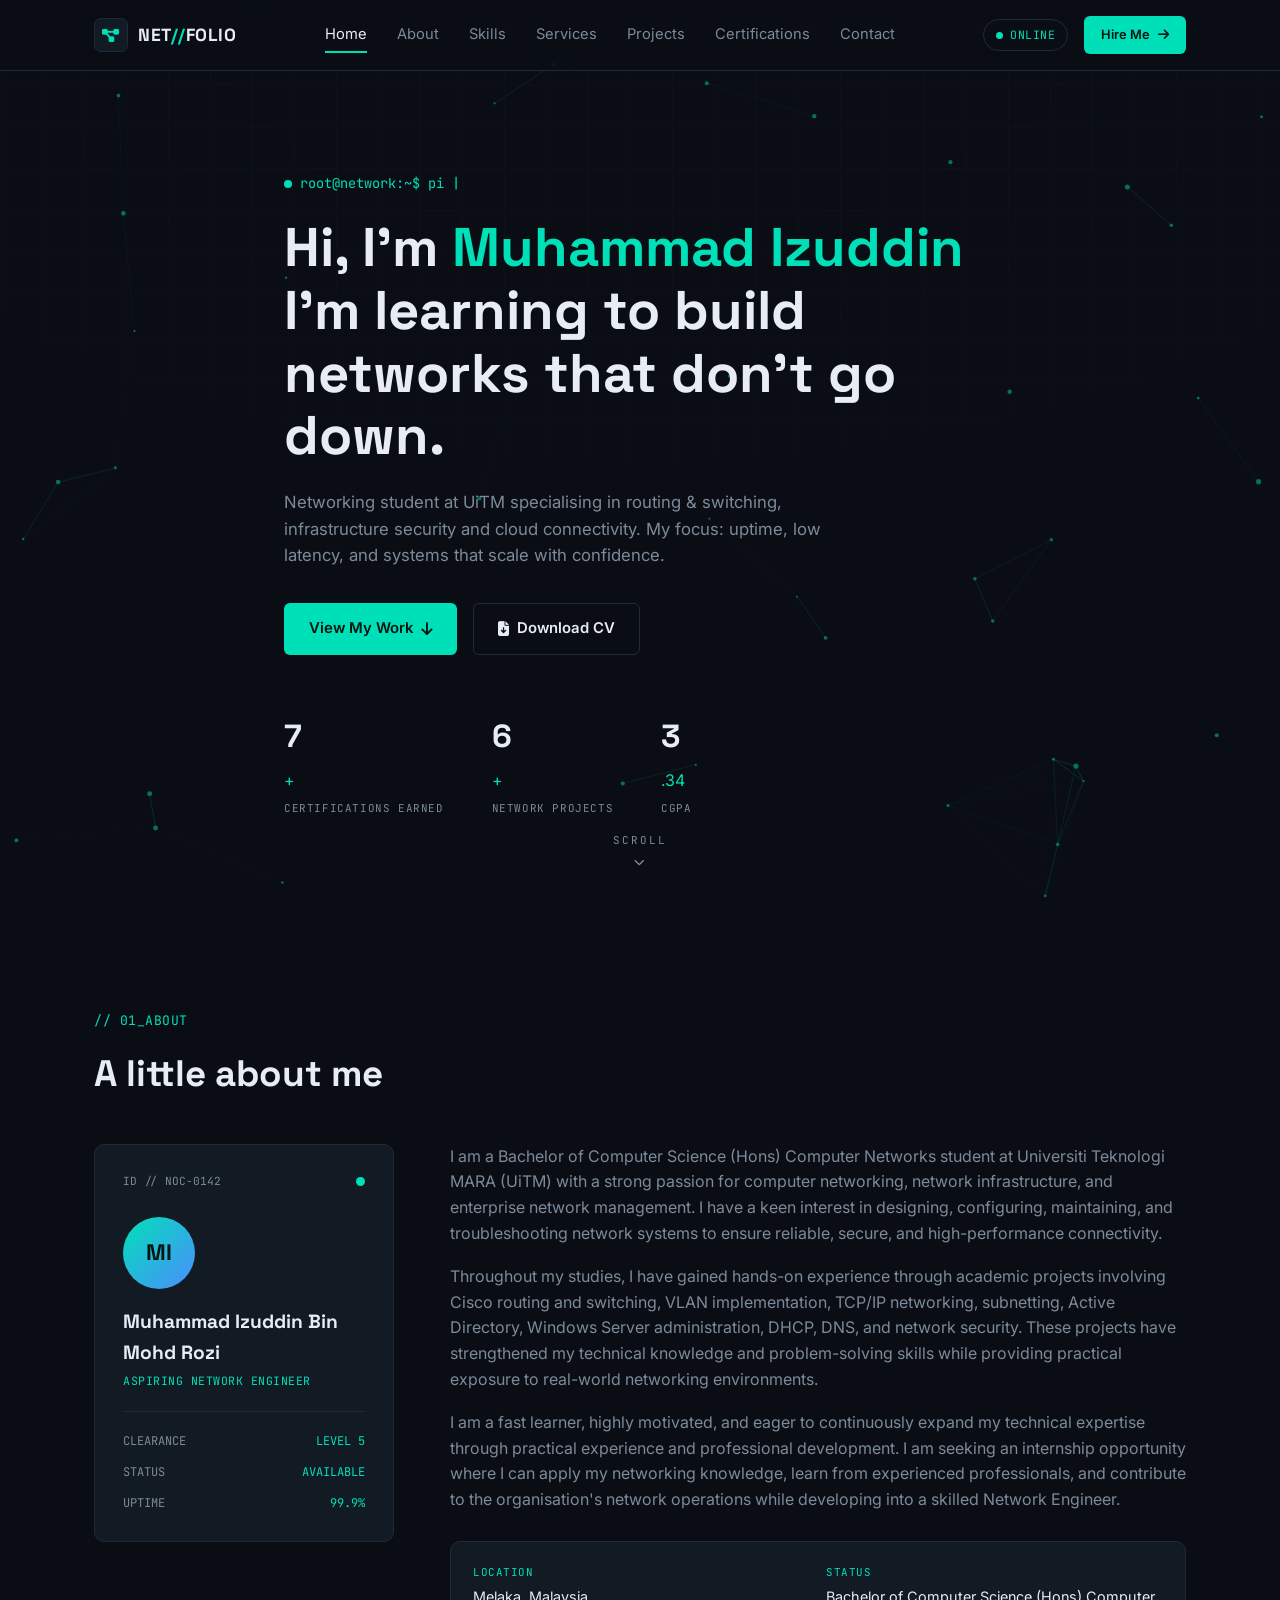
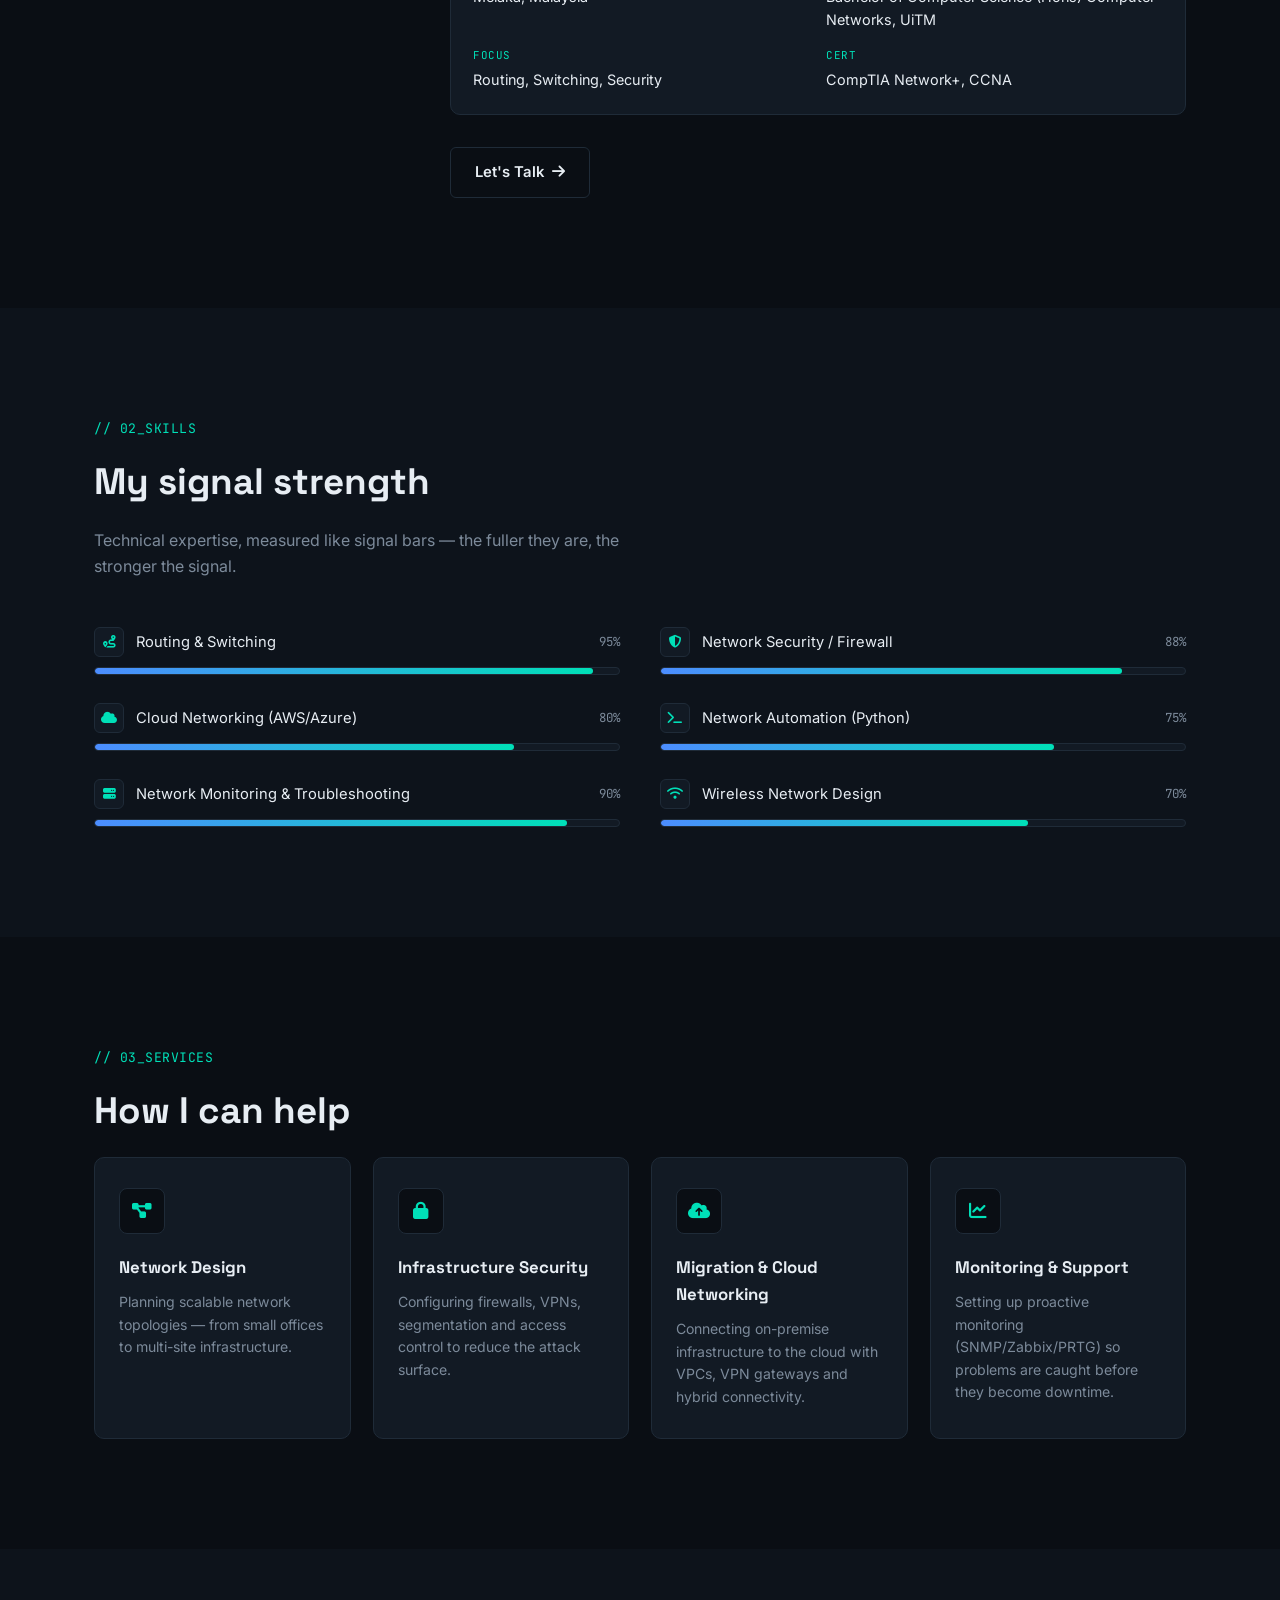
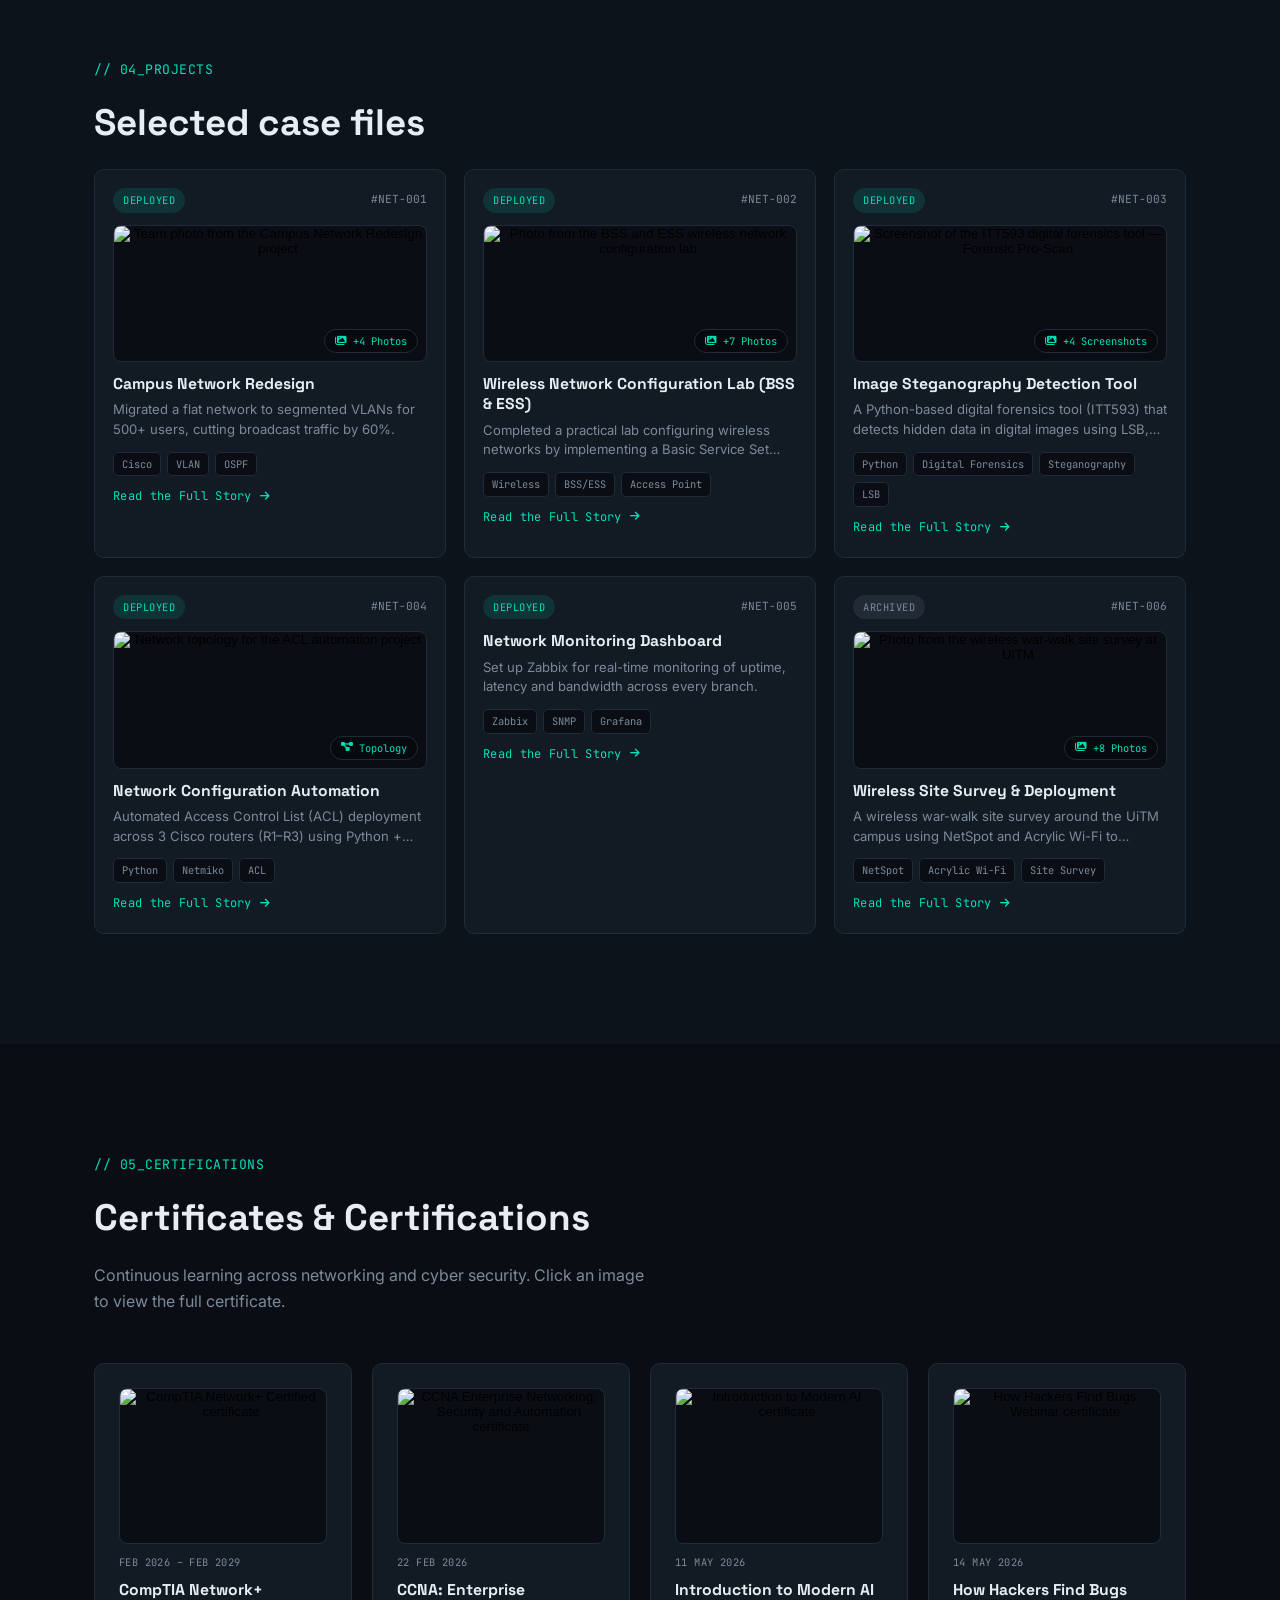
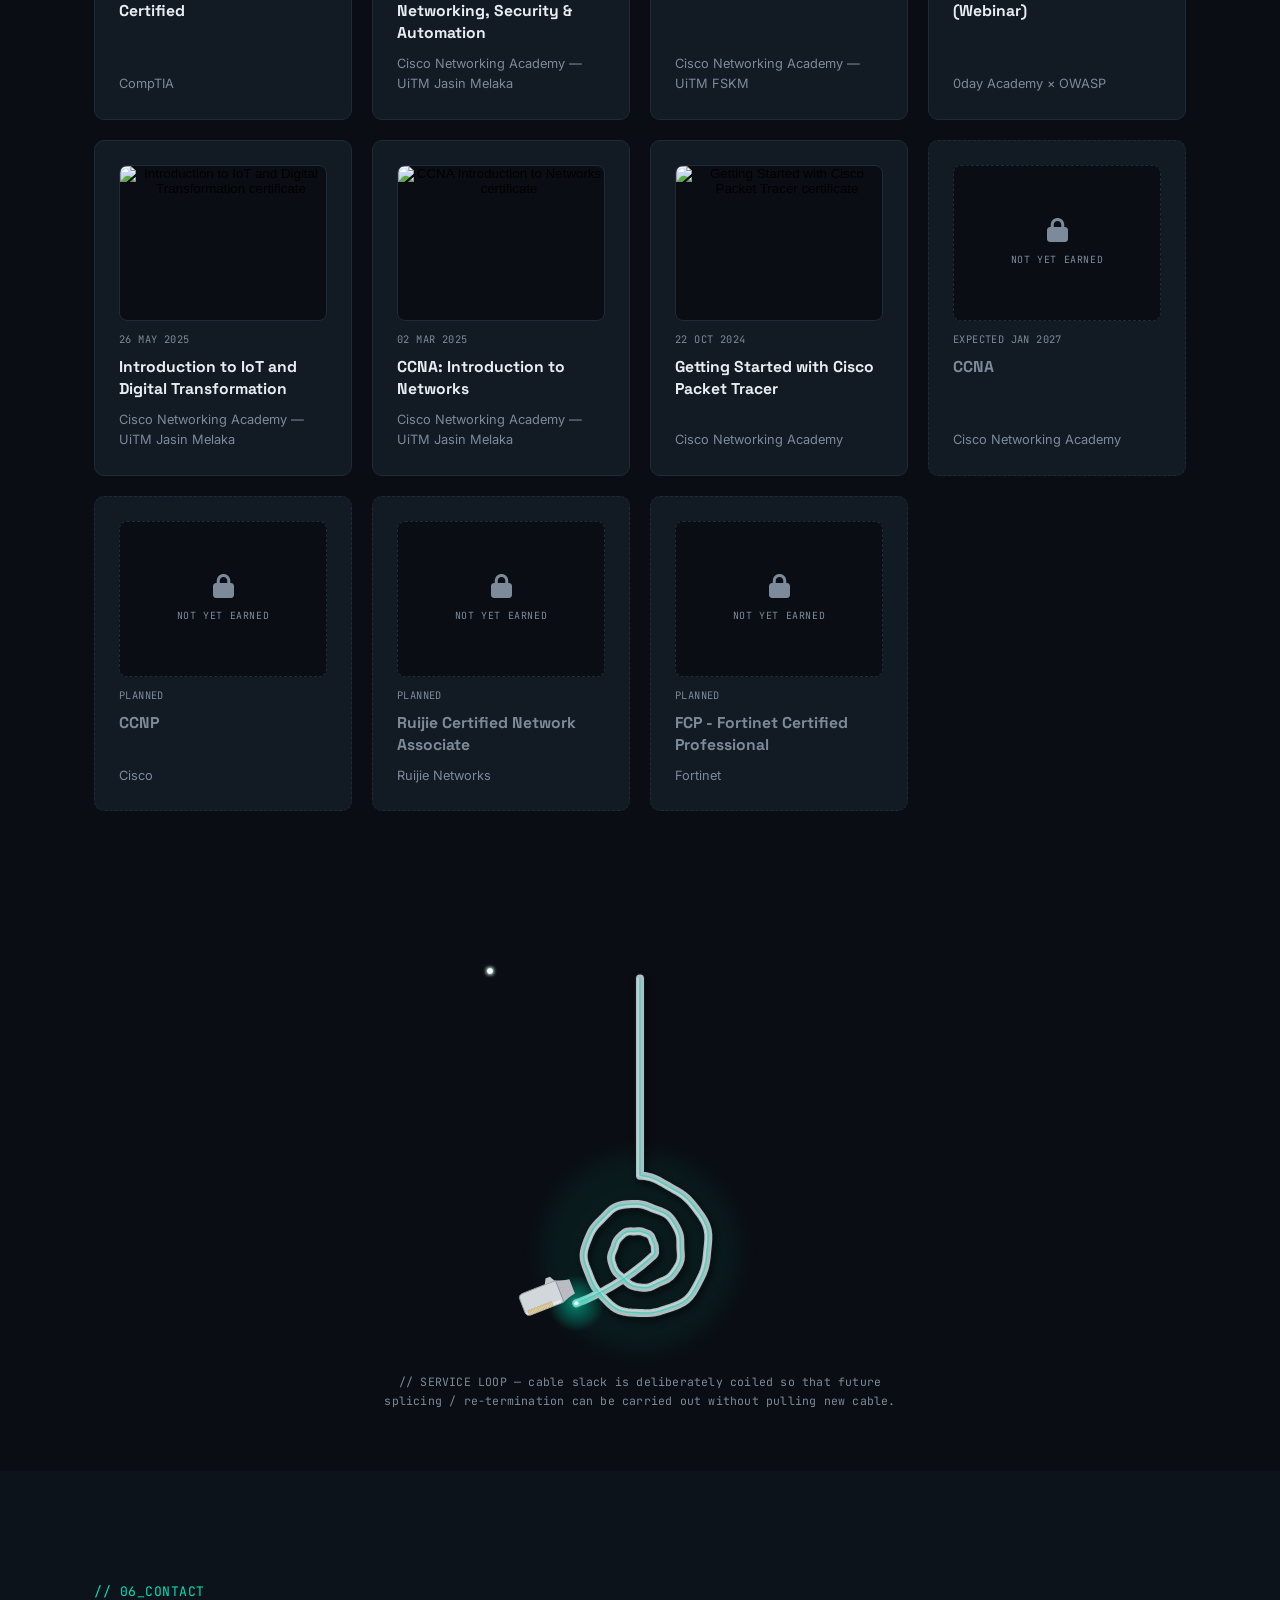
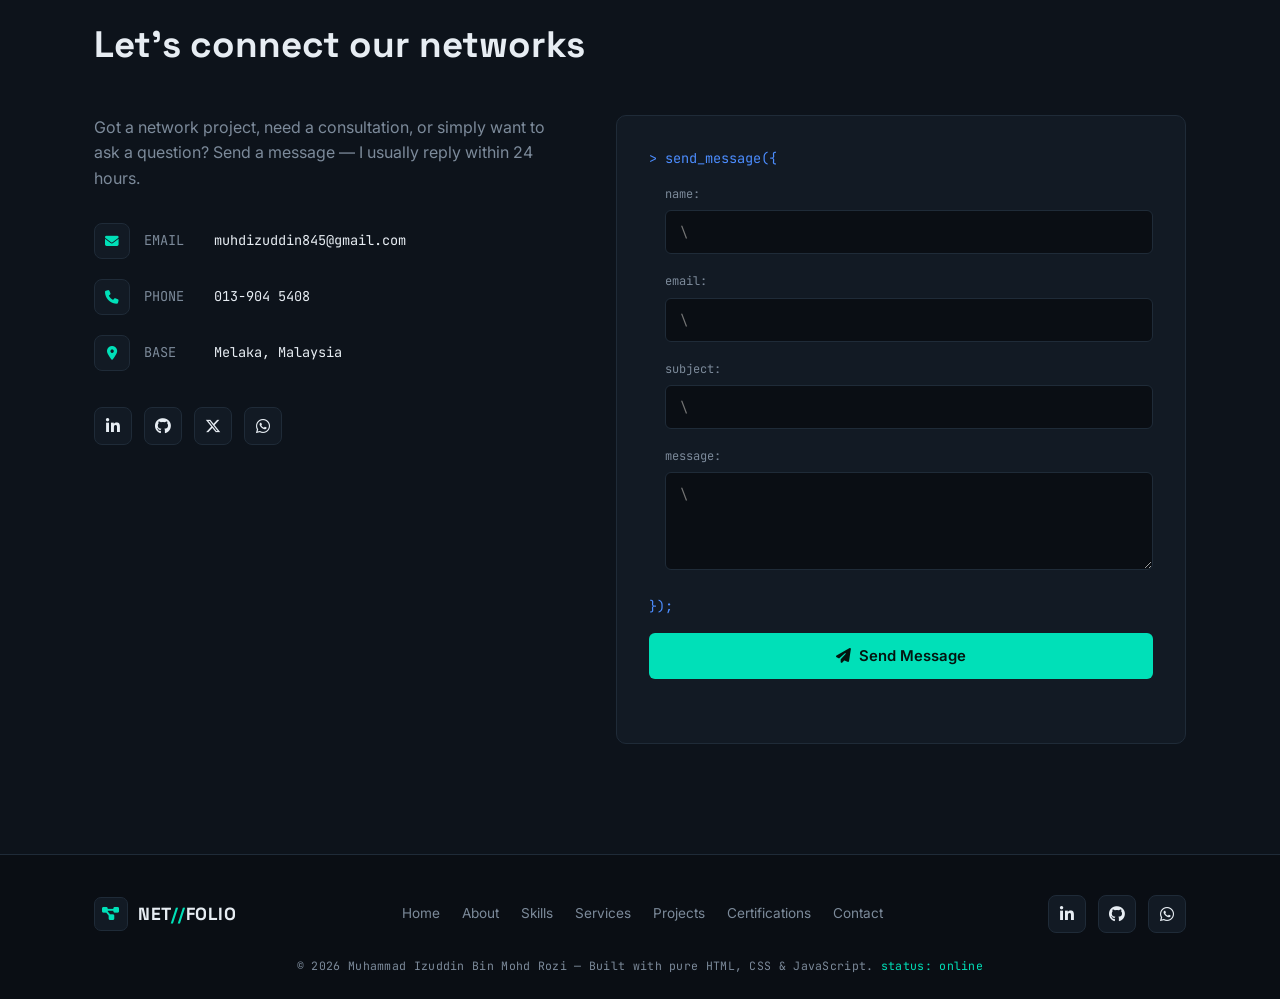
==== commit 3f0745b5: "Add files via upload" ====
--- a/index.html
+++ b/index.html
@@ -1,5 +1,5 @@
 <!DOCTYPE html>
-<html lang="ms">
+<html lang="en-GB">
 <head>
 <meta charset="UTF-8">
 <meta name="viewport" content="width=device-width, initial-scale=1.0">
@@ -50,19 +50,19 @@
   <div class="hero-inner container">
     <p class="mono eyebrow"><span class="cursor-dot"></span> root@network:~$ <span id="typeTarget"></span><span class="type-cursor">|</span></p>
     <h1 class="hero-title">Hi, I'm <span class="accent">Muhammad Izuddin</span><br>I'm learning to build networks that don't go down.</h1>
-    <p class="hero-sub">Networking student at UiTM specialising in routing &amp; switching, infrastructure security dan cloud connectivity. Fokus saya: uptime, latency rendah, dan sistem yang boleh discale dengan yakin.</p>
+    <p class="hero-sub">Networking student at UiTM specialising in routing &amp; switching, infrastructure security and cloud connectivity. My focus: uptime, low latency, and systems that scale with confidence.</p>
     <div class="hero-actions">
-      <a href="#projects" class="btn btn-primary">Lihat Kerja Saya <i class="fa-solid fa-arrow-down"></i></a>
-      <a href="#contact" class="btn btn-outline"><i class="fa-solid fa-file-arrow-down"></i> Muat Turun Resume</a>
+      <a href="#projects" class="btn btn-primary">View My Work <i class="fa-solid fa-arrow-down"></i></a>
+      <a href="#contact" class="btn btn-outline"><i class="fa-solid fa-file-arrow-down"></i> Download CV</a>
     </div>
     <div class="hero-stats">
       <div class="stat">
         <span class="stat-num" data-count="7">0</span><span class="accent">+</span>
-        <span class="stat-label mono">SIJIL DIPEROLEHI</span>
+        <span class="stat-label mono">CERTIFICATIONS EARNED</span>
       </div>
       <div class="stat">
         <span class="stat-num" data-count="6">0</span><span class="accent">+</span>
-        <span class="stat-label mono">PROJEK RANGKAIAN</span>
+        <span class="stat-label mono">NETWORK PROJECTS</span>
       </div>
       <div class="stat">
         <span class="stat-num" data-count="3">0</span><span class="accent">.34</span>
@@ -82,7 +82,7 @@
 <section class="section" id="about">
   <div class="container">
     <p class="section-tag mono">// 01_ABOUT</p>
-    <h2 class="section-title">Sedikit tentang saya</h2>
+    <h2 class="section-title">A little about me</h2>
 
     <div class="about-grid">
       <div class="badge-card reveal">
@@ -90,7 +90,7 @@
           <span class="mono badge-id">ID // NOC-0142</span>
           <span class="status-dot status-dot--sm"></span>
         </div>
-        <!-- Nak letak gambar sebenar? Tukar baris di bawah kepada:
+        <!-- Want to use a real photo? Replace the line below with:
              <img src="images/profile.jpg" alt="Muhammad Izuddin Bin Mohd Rozi" class="badge-avatar-img"> -->
         <div class="badge-avatar" id="badgeAvatar">MI</div>
         <h3 class="badge-name">Muhammad Izuddin Bin Mohd Rozi</h3>
@@ -106,7 +106,7 @@
       <div class="about-content reveal">
         <p>I am a Bachelor of Computer Science (Hons) Computer Networks student at Universiti Teknologi MARA (UiTM) with a strong passion for computer networking, network infrastructure, and enterprise network management. I have a keen interest in designing, configuring, maintaining, and troubleshooting network systems to ensure reliable, secure, and high-performance connectivity.</p>
         <p>Throughout my studies, I have gained hands-on experience through academic projects involving Cisco routing and switching, VLAN implementation, TCP/IP networking, subnetting, Active Directory, Windows Server administration, DHCP, DNS, and network security. These projects have strengthened my technical knowledge and problem-solving skills while providing practical exposure to real-world networking environments.</p>
-        <p>I am a fast learner, highly motivated, and eager to continuously expand my technical expertise through practical experience and professional development. I am seeking an internship opportunity where I can apply my networking knowledge, learn from experienced professionals, and contribute to the organization's network operations while developing into a skilled Network Engineer.</p>
+        <p>I am a fast learner, highly motivated, and eager to continuously expand my technical expertise through practical experience and professional development. I am seeking an internship opportunity where I can apply my networking knowledge, learn from experienced professionals, and contribute to the organisation's network operations while developing into a skilled Network Engineer.</p>
 
         <div class="spec-list">
           <div class="spec-item">
@@ -127,7 +127,7 @@
           </div>
         </div>
 
-        <a href="#contact" class="btn btn-outline">Mari Berbual <i class="fa-solid fa-arrow-right"></i></a>
+        <a href="#contact" class="btn btn-outline">Let's Talk <i class="fa-solid fa-arrow-right"></i></a>
       </div>
     </div>
   </div>
@@ -137,8 +137,8 @@
 <section class="section section-alt" id="skills">
   <div class="container">
     <p class="section-tag mono">// 02_SKILLS</p>
-    <h2 class="section-title">Signal strength saya</h2>
-    <p class="section-desc">Kepakaran teknikal, diukur macam signal bar — semakin penuh, semakin kuat.</p>
+    <h2 class="section-title">My signal strength</h2>
+    <p class="section-desc">Technical expertise, measured like signal bars — the fuller they are, the stronger the signal.</p>
 
     <div class="skills-grid">
       <div class="skill-item reveal" data-level="95">
@@ -202,28 +202,28 @@
 <section class="section" id="services">
   <div class="container">
     <p class="section-tag mono">// 03_SERVICES</p>
-    <h2 class="section-title">Apa yang saya boleh bantu</h2>
+    <h2 class="section-title">How I can help</h2>
 
     <div class="services-grid">
       <div class="service-card reveal">
         <span class="service-icon"><i class="fa-solid fa-diagram-project"></i></span>
-        <h3>Reka Bentuk Rangkaian</h3>
-        <p>Merancang topologi rangkaian yang scalable — dari pejabat kecil sampai infrastruktur multi-site.</p>
+        <h3>Network Design</h3>
+        <p>Planning scalable network topologies — from small offices to multi-site infrastructure.</p>
       </div>
       <div class="service-card reveal">
         <span class="service-icon"><i class="fa-solid fa-lock"></i></span>
-        <h3>Keselamatan Infrastruktur</h3>
-        <p>Konfigurasi firewall, VPN, segmentation dan access control untuk kurangkan permukaan serangan.</p>
+        <h3>Infrastructure Security</h3>
+        <p>Configuring firewalls, VPNs, segmentation and access control to reduce the attack surface.</p>
       </div>
       <div class="service-card reveal">
         <span class="service-icon"><i class="fa-solid fa-cloud-arrow-up"></i></span>
-        <h3>Migrasi &amp; Cloud Networking</h3>
-        <p>Sambungkan infrastruktur on-premise ke cloud dengan VPC, VPN gateway dan hybrid connectivity.</p>
+        <h3>Migration &amp; Cloud Networking</h3>
+        <p>Connecting on-premise infrastructure to the cloud with VPCs, VPN gateways and hybrid connectivity.</p>
       </div>
       <div class="service-card reveal">
         <span class="service-icon"><i class="fa-solid fa-chart-line"></i></span>
         <h3>Monitoring &amp; Support</h3>
-        <p>Setup monitoring proaktif (SNMP/Zabbix/PRTG) supaya masalah dikesan sebelum jadi downtime.</p>
+        <p>Setting up proactive monitoring (SNMP/Zabbix/PRTG) so problems are caught before they become downtime.</p>
       </div>
     </div>
   </div>
@@ -233,7 +233,7 @@
 <section class="section section-alt" id="projects">
   <div class="container">
     <p class="section-tag mono">// 04_PROJECTS</p>
-    <h2 class="section-title">Case files terpilih</h2>
+    <h2 class="section-title">Selected case files</h2>
 
     <div class="projects-grid">
       <article class="project-card reveal">
@@ -241,21 +241,21 @@
           <span class="project-tag tag-deployed mono">DEPLOYED</span>
           <span class="mono project-id">#NET-001</span>
         </div>
-        <!-- Letak 4 gambar dalam folder images/projects/ dengan nama fail di bawah -->
+        <!-- Place 4 images in the images/projects/ folder using the file names below -->
         <button class="project-gallery-btn"
           data-images='["images/projects/net-001-photo-1.jpg","images/projects/net-001-photo-2.jpg","images/projects/net-001-photo-3.jpg","images/projects/net-001-photo-4.jpg"]'
-          data-title="Redesign Rangkaian Kampus"
-          aria-label="Lihat galeri foto Redesign Rangkaian Kampus">
-          <img src="images/projects/net-001-photo-1.jpg" alt="Foto pasukan projek Redesign Rangkaian Kampus" class="project-gallery-thumb">
-          <span class="project-gallery-count mono"><i class="fa-solid fa-images"></i> +4 Foto</span>
-        </button>
-        <h3>Redesign Rangkaian Kampus</h3>
-        <p>Migrasi flat network kepada VLAN tersegmen untuk 500+ pengguna, kurangkan broadcast traffic sebanyak 60%.</p>
+          data-title="Campus Network Redesign"
+          aria-label="View the Campus Network Redesign photo gallery">
+          <img src="images/projects/net-001-photo-1.jpg" alt="Team photo from the Campus Network Redesign project" class="project-gallery-thumb">
+          <span class="project-gallery-count mono"><i class="fa-solid fa-images"></i> +4 Photos</span>
+        </button>
+        <h3>Campus Network Redesign</h3>
+        <p>Migrated a flat network to segmented VLANs for 500+ users, cutting broadcast traffic by 60%.</p>
         <div class="project-tags">
           <span>Cisco</span><span>VLAN</span><span>OSPF</span>
         </div>
         <button class="case-study-btn mono" data-case="net-001">
-          Baca Kisah Penuh <i class="fa-solid fa-arrow-right"></i>
+          Read the Full Story <i class="fa-solid fa-arrow-right"></i>
         </button>
       </article>
 
@@ -264,21 +264,21 @@
           <span class="project-tag tag-deployed mono">DEPLOYED</span>
           <span class="mono project-id">#NET-002</span>
         </div>
-        <!-- Letak 7 gambar dalam folder images/projects/ dengan nama fail di bawah -->
+        <!-- Place 7 images in the images/projects/ folder using the file names below -->
         <button class="project-gallery-btn"
           data-images='["images/projects/net-002-photo-1.jpg","images/projects/net-002-photo-2.jpg","images/projects/net-002-photo-3.jpg","images/projects/net-002-photo-4.jpg","images/projects/net-002-photo-5.jpg","images/projects/net-002-photo-6.jpg","images/projects/net-002-photo-7.jpg"]'
-          data-title="Makmal Konfigurasi Rangkaian Wayarles (BSS & ESS)"
-          aria-label="Lihat galeri foto Makmal Konfigurasi Rangkaian Wayarles">
-          <img src="images/projects/net-002-photo-1.jpg" alt="Foto makmal konfigurasi rangkaian wayarles BSS dan ESS" class="project-gallery-thumb">
-          <span class="project-gallery-count mono"><i class="fa-solid fa-images"></i> +7 Foto</span>
-        </button>
-        <h3>Makmal Konfigurasi Rangkaian Wayarles (BSS &amp; ESS)</h3>
-        <p>Menyiapkan makmal praktikal mengkonfigurasi rangkaian wayarles dengan melaksanakan Basic Service Set (BSS) dan Extended Service Set (ESS). Memperoleh pengalaman langsung dalam persediaan access point, capaian klien dan pengoptimuman liputan rangkaian.</p>
+          data-title="Wireless Network Configuration Lab (BSS & ESS)"
+          aria-label="View the Wireless Network Configuration Lab photo gallery">
+          <img src="images/projects/net-002-photo-1.jpg" alt="Photo from the BSS and ESS wireless network configuration lab" class="project-gallery-thumb">
+          <span class="project-gallery-count mono"><i class="fa-solid fa-images"></i> +7 Photos</span>
+        </button>
+        <h3>Wireless Network Configuration Lab (BSS &amp; ESS)</h3>
+        <p>Completed a practical lab configuring wireless networks by implementing a Basic Service Set (BSS) and an Extended Service Set (ESS). Gained hands-on experience in access point setup, client access and coverage optimisation.</p>
         <div class="project-tags">
           <span>Wireless</span><span>BSS/ESS</span><span>Access Point</span>
         </div>
         <button class="case-study-btn mono" data-case="net-002">
-          Baca Kisah Penuh <i class="fa-solid fa-arrow-right"></i>
+          Read the Full Story <i class="fa-solid fa-arrow-right"></i>
         </button>
       </article>
 
@@ -287,21 +287,21 @@
           <span class="project-tag tag-deployed mono">DEPLOYED</span>
           <span class="mono project-id">#NET-003</span>
         </div>
-        <!-- Letak screenshot tool dalam folder images/projects/ -->
+        <!-- Place the tool screenshots in the images/projects/ folder -->
         <button class="project-gallery-btn"
           data-images='["images/projects/net-003-scan.png","images/projects/net-003-visual.png","images/projects/net-003-create.png","images/projects/net-003-result.png"]'
           data-title="Image Steganography Detection Tool (ITT593)"
-          aria-label="Lihat screenshot Image Steganography Detection Tool">
-          <img src="images/projects/net-003-scan.png" alt="Screenshot alat forensik digital ITT593 — Forensic Pro-Scan" class="project-gallery-thumb">
-          <span class="project-gallery-count mono"><i class="fa-solid fa-images"></i> +4 Screenshot</span>
+          aria-label="View screenshots of the Image Steganography Detection Tool">
+          <img src="images/projects/net-003-scan.png" alt="Screenshot of the ITT593 digital forensics tool — Forensic Pro-Scan" class="project-gallery-thumb">
+          <span class="project-gallery-count mono"><i class="fa-solid fa-images"></i> +4 Screenshots</span>
         </button>
         <h3>Image Steganography Detection Tool</h3>
-        <p>Alat forensik digital berasaskan Python (ITT593) untuk mengesan data tersembunyi dalam imej digital menggunakan analisis LSB, Entropy dan Chi-Square — lengkap dengan Chain of Custody dan laporan PDF.</p>
+        <p>A Python-based digital forensics tool (ITT593) that detects hidden data in digital images using LSB, entropy and chi-square analysis — complete with chain of custody and PDF reporting.</p>
         <div class="project-tags">
           <span>Python</span><span>Digital Forensics</span><span>Steganography</span><span>LSB</span>
         </div>
         <button class="case-study-btn mono" data-case="net-003">
-          Baca Kisah Penuh <i class="fa-solid fa-arrow-right"></i>
+          Read the Full Story <i class="fa-solid fa-arrow-right"></i>
         </button>
       </article>
 
@@ -312,18 +312,18 @@
         </div>
         <button class="project-gallery-btn"
           data-images='["images/projects/net-004-topology.jpg"]'
-          data-title="Automasi Konfigurasi Rangkaian (ACL Automation)"
-          aria-label="Lihat topologi rangkaian Automasi ACL">
-          <img src="images/projects/net-004-topology.jpg" alt="Topologi rangkaian projek automasi ACL" class="project-gallery-thumb">
-          <span class="project-gallery-count mono"><i class="fa-solid fa-diagram-project"></i> Topologi</span>
-        </button>
-        <h3>Automasi Konfigurasi Rangkaian</h3>
-        <p>Automasi deployment Access Control List (ACL) merentasi 3 router Cisco (R1&ndash;R3) menggunakan Python + Netmiko melalui SSH, menguatkuasakan kawalan akses antara 6 subnet jabatan (HR, IT, Operator, S&amp;M, Server, Guest) mengikut prinsip least-privilege &mdash; disahkan berfungsi melalui ujian ping &amp; HTTP dalam simulasi GNS3.</p>
+          data-title="Network Configuration Automation (ACL Automation)"
+          aria-label="View the ACL automation network topology">
+          <img src="images/projects/net-004-topology.jpg" alt="Network topology for the ACL automation project" class="project-gallery-thumb">
+          <span class="project-gallery-count mono"><i class="fa-solid fa-diagram-project"></i> Topology</span>
+        </button>
+        <h3>Network Configuration Automation</h3>
+        <p>Automated Access Control List (ACL) deployment across 3 Cisco routers (R1&ndash;R3) using Python + Netmiko over SSH, enforcing access control between 6 departmental subnets (HR, IT, Operator, S&amp;M, Server, Guest) on least-privilege principles &mdash; verified with ping &amp; HTTP tests inside a GNS3 simulation.</p>
         <div class="project-tags">
           <span>Python</span><span>Netmiko</span><span>ACL</span>
         </div>
         <button class="case-study-btn mono" data-case="net-004">
-          Baca Kisah Penuh <i class="fa-solid fa-arrow-right"></i>
+          Read the Full Story <i class="fa-solid fa-arrow-right"></i>
         </button>
       </article>
 
@@ -332,13 +332,13 @@
           <span class="project-tag tag-deployed mono">DEPLOYED</span>
           <span class="mono project-id">#NET-005</span>
         </div>
-        <h3>Dashboard Monitoring Rangkaian</h3>
-        <p>Setup Zabbix untuk real-time monitoring uptime, latency dan bandwidth ke seluruh cawangan.</p>
+        <h3>Network Monitoring Dashboard</h3>
+        <p>Set up Zabbix for real-time monitoring of uptime, latency and bandwidth across every branch.</p>
         <div class="project-tags">
           <span>Zabbix</span><span>SNMP</span><span>Grafana</span>
         </div>
         <button class="case-study-btn mono" data-case="net-005">
-          Baca Kisah Penuh <i class="fa-solid fa-arrow-right"></i>
+          Read the Full Story <i class="fa-solid fa-arrow-right"></i>
         </button>
       </article>
 
@@ -350,17 +350,17 @@
         <button class="project-gallery-btn"
           data-images='["images/projects/net-006-photo-1.jpg","images/projects/net-006-photo-2.jpg","images/projects/net-006-photo-3.jpg","images/projects/net-006-photo-4.jpg","images/projects/net-006-photo-5.jpg","images/projects/net-006-photo-6.jpg","images/projects/net-006-photo-7.jpg","images/projects/net-006-photo-8.jpg"]'
           data-title="Wireless Site Survey & Deployment"
-          aria-label="Lihat galeri foto Wireless Site Survey">
-          <img src="images/projects/net-006-photo-1.jpg" alt="Foto war-walk site survey wayarles di UiTM" class="project-gallery-thumb">
-          <span class="project-gallery-count mono"><i class="fa-solid fa-images"></i> +8 Foto</span>
+          aria-label="View the Wireless Site Survey photo gallery">
+          <img src="images/projects/net-006-photo-1.jpg" alt="Photo from the wireless war-walk site survey at UiTM" class="project-gallery-thumb">
+          <span class="project-gallery-count mono"><i class="fa-solid fa-images"></i> +8 Photos</span>
         </button>
         <h3>Wireless Site Survey &amp; Deployment</h3>
-        <p>War-walk site survey wayarles di sekitar kampus UiTM menggunakan NetSpot dan Acrylic Wi-Fi untuk analisis liputan (heatmap), congestion, channel overlapping, roaming antara access point, dan pengagihan channel Wi-Fi/hotspot bagi coverage optimum.</p>
+        <p>A wireless war-walk site survey around the UiTM campus using NetSpot and Acrylic Wi-Fi to analyse coverage (heatmaps), congestion, channel overlap, roaming between access points, and Wi-Fi/hotspot channel distribution for optimum coverage.</p>
         <div class="project-tags">
           <span>NetSpot</span><span>Acrylic Wi-Fi</span><span>Site Survey</span>
         </div>
         <button class="case-study-btn mono" data-case="net-006">
-          Baca Kisah Penuh <i class="fa-solid fa-arrow-right"></i>
+          Read the Full Story <i class="fa-solid fa-arrow-right"></i>
         </button>
       </article>
     </div>
@@ -371,16 +371,16 @@
 <section class="section" id="certifications">
   <div class="container">
     <p class="section-tag mono">// 05_CERTIFICATIONS</p>
-    <h2 class="section-title">Sijil &amp; Pensijilan</h2>
-    <p class="section-desc">Pembelajaran berterusan dalam bidang rangkaian dan keselamatan siber. Klik gambar untuk lihat sijil penuh.</p>
-
-    <!-- Letak semua fail gambar sijil dalam folder images/certs/
-         dan namakan ikut src di bawah (atau tukar src ikut nama fail anda) -->
+    <h2 class="section-title">Certificates &amp; Certifications</h2>
+    <p class="section-desc">Continuous learning across networking and cyber security. Click an image to view the full certificate.</p>
+
+    <!-- Place all certificate image files in the images/certs/ folder
+         and name them to match the src below (or change the src to match your file names) -->
     <div class="cert-grid">
       <div class="cert-card reveal">
-        <button class="cert-thumb-btn" data-full="images/certs/cert-01-comptia-network-plus.jpg" data-title="CompTIA Network+ Certified" aria-label="Lihat sijil CompTIA Network+">
-          <img src="images/certs/cert-01-comptia-network-plus.jpg" alt="Sijil CompTIA Network+ Certified" class="cert-thumb">
-          <span class="cert-thumb-overlay"><i class="fa-solid fa-magnifying-glass-plus"></i> Lihat Penuh</span>
+        <button class="cert-thumb-btn" data-full="images/certs/cert-01-comptia-network-plus.jpg" data-title="CompTIA Network+ Certified" aria-label="View the CompTIA Network+ certificate">
+          <img src="images/certs/cert-01-comptia-network-plus.jpg" alt="CompTIA Network+ Certified certificate" class="cert-thumb">
+          <span class="cert-thumb-overlay"><i class="fa-solid fa-magnifying-glass-plus"></i> View Full Size</span>
         </button>
         <span class="cert-date mono">FEB 2026 &ndash; FEB 2029</span>
         <h3>CompTIA Network+ Certified</h3>
@@ -388,9 +388,9 @@
       </div>
 
       <div class="cert-card reveal">
-        <button class="cert-thumb-btn" data-full="images/certs/cert-02-ccna-enterprise.jpg" data-title="CCNA: Enterprise Networking, Security & Automation" aria-label="Lihat sijil CCNA Enterprise">
-          <img src="images/certs/cert-02-ccna-enterprise.jpg" alt="Sijil CCNA Enterprise Networking, Security and Automation" class="cert-thumb">
-          <span class="cert-thumb-overlay"><i class="fa-solid fa-magnifying-glass-plus"></i> Lihat Penuh</span>
+        <button class="cert-thumb-btn" data-full="images/certs/cert-02-ccna-enterprise.jpg" data-title="CCNA: Enterprise Networking, Security & Automation" aria-label="View the CCNA Enterprise certificate">
+          <img src="images/certs/cert-02-ccna-enterprise.jpg" alt="CCNA Enterprise Networking, Security and Automation certificate" class="cert-thumb">
+          <span class="cert-thumb-overlay"><i class="fa-solid fa-magnifying-glass-plus"></i> View Full Size</span>
         </button>
         <span class="cert-date mono">22 FEB 2026</span>
         <h3>CCNA: Enterprise Networking, Security &amp; Automation</h3>
@@ -398,9 +398,9 @@
       </div>
 
       <div class="cert-card reveal">
-        <button class="cert-thumb-btn" data-full="images/certs/cert-03-intro-modern-ai.jpg" data-title="Introduction to Modern AI" aria-label="Lihat sijil Introduction to Modern AI">
-          <img src="images/certs/cert-03-intro-modern-ai.jpg" alt="Sijil Introduction to Modern AI" class="cert-thumb">
-          <span class="cert-thumb-overlay"><i class="fa-solid fa-magnifying-glass-plus"></i> Lihat Penuh</span>
+        <button class="cert-thumb-btn" data-full="images/certs/cert-03-intro-modern-ai.jpg" data-title="Introduction to Modern AI" aria-label="View the Introduction to Modern AI certificate">
+          <img src="images/certs/cert-03-intro-modern-ai.jpg" alt="Introduction to Modern AI certificate" class="cert-thumb">
+          <span class="cert-thumb-overlay"><i class="fa-solid fa-magnifying-glass-plus"></i> View Full Size</span>
         </button>
         <span class="cert-date mono">11 MAY 2026</span>
         <h3>Introduction to Modern AI</h3>
@@ -408,9 +408,9 @@
       </div>
 
       <div class="cert-card reveal">
-        <button class="cert-thumb-btn" data-images='["images/certs/cert-04-how-hackers-find-bugs.jpg","images/certs/cert-08-how-hackers-find-bugs-2.jpg"]' data-title="How Hackers Find Bugs (Webinar)" aria-label="Lihat sijil How Hackers Find Bugs">
-          <img src="images/certs/cert-04-how-hackers-find-bugs.jpg" alt="Sijil How Hackers Find Bugs Webinar" class="cert-thumb">
-          <span class="cert-thumb-overlay"><i class="fa-solid fa-magnifying-glass-plus"></i> Lihat Penuh</span>
+        <button class="cert-thumb-btn" data-images='["images/certs/cert-04-how-hackers-find-bugs.jpg","images/certs/cert-08-how-hackers-find-bugs-2.jpg"]' data-title="How Hackers Find Bugs (Webinar)" aria-label="View the How Hackers Find Bugs certificate">
+          <img src="images/certs/cert-04-how-hackers-find-bugs.jpg" alt="How Hackers Find Bugs Webinar certificate" class="cert-thumb">
+          <span class="cert-thumb-overlay"><i class="fa-solid fa-magnifying-glass-plus"></i> View Full Size</span>
         </button>
         <span class="cert-date mono">14 MAY 2026</span>
         <h3>How Hackers Find Bugs (Webinar)</h3>
@@ -418,9 +418,9 @@
       </div>
 
       <div class="cert-card reveal">
-        <button class="cert-thumb-btn" data-full="images/certs/cert-05-intro-iot.jpg" data-title="Introduction to IoT and Digital Transformation" aria-label="Lihat sijil Introduction to IoT">
-          <img src="images/certs/cert-05-intro-iot.jpg" alt="Sijil Introduction to IoT and Digital Transformation" class="cert-thumb">
-          <span class="cert-thumb-overlay"><i class="fa-solid fa-magnifying-glass-plus"></i> Lihat Penuh</span>
+        <button class="cert-thumb-btn" data-full="images/certs/cert-05-intro-iot.jpg" data-title="Introduction to IoT and Digital Transformation" aria-label="View the Introduction to IoT certificate">
+          <img src="images/certs/cert-05-intro-iot.jpg" alt="Introduction to IoT and Digital Transformation certificate" class="cert-thumb">
+          <span class="cert-thumb-overlay"><i class="fa-solid fa-magnifying-glass-plus"></i> View Full Size</span>
         </button>
         <span class="cert-date mono">26 MAY 2025</span>
         <h3>Introduction to IoT and Digital Transformation</h3>
@@ -428,9 +428,9 @@
       </div>
 
       <div class="cert-card reveal">
-        <button class="cert-thumb-btn" data-full="images/certs/cert-06-ccna-intro-networks.jpg" data-title="CCNA: Introduction to Networks" aria-label="Lihat sijil CCNA Introduction to Networks">
-          <img src="images/certs/cert-06-ccna-intro-networks.jpg" alt="Sijil CCNA Introduction to Networks" class="cert-thumb">
-          <span class="cert-thumb-overlay"><i class="fa-solid fa-magnifying-glass-plus"></i> Lihat Penuh</span>
+        <button class="cert-thumb-btn" data-full="images/certs/cert-06-ccna-intro-networks.jpg" data-title="CCNA: Introduction to Networks" aria-label="View the CCNA Introduction to Networks certificate">
+          <img src="images/certs/cert-06-ccna-intro-networks.jpg" alt="CCNA Introduction to Networks certificate" class="cert-thumb">
+          <span class="cert-thumb-overlay"><i class="fa-solid fa-magnifying-glass-plus"></i> View Full Size</span>
         </button>
         <span class="cert-date mono">02 MAR 2025</span>
         <h3>CCNA: Introduction to Networks</h3>
@@ -438,22 +438,22 @@
       </div>
 
       <div class="cert-card reveal">
-        <button class="cert-thumb-btn" data-full="images/certs/cert-07-packet-tracer.jpg" data-title="Getting Started with Cisco Packet Tracer" aria-label="Lihat sijil Getting Started with Cisco Packet Tracer">
-          <img src="images/certs/cert-07-packet-tracer.jpg" alt="Sijil Getting Started with Cisco Packet Tracer" class="cert-thumb">
-          <span class="cert-thumb-overlay"><i class="fa-solid fa-magnifying-glass-plus"></i> Lihat Penuh</span>
+        <button class="cert-thumb-btn" data-full="images/certs/cert-07-packet-tracer.jpg" data-title="Getting Started with Cisco Packet Tracer" aria-label="View the Getting Started with Cisco Packet Tracer certificate">
+          <img src="images/certs/cert-07-packet-tracer.jpg" alt="Getting Started with Cisco Packet Tracer certificate" class="cert-thumb">
+          <span class="cert-thumb-overlay"><i class="fa-solid fa-magnifying-glass-plus"></i> View Full Size</span>
         </button>
         <span class="cert-date mono">22 OCT 2024</span>
         <h3>Getting Started with Cisco Packet Tracer</h3>
         <p class="cert-issuer">Cisco Networking Academy</p>
       </div>
 
-      <!-- Sijil dalam proses / belum diperoleh -->
+      <!-- Certifications in progress / not yet earned -->
       <div class="cert-card cert-card--locked reveal">
         <div class="cert-locked-thumb">
           <i class="fa-solid fa-lock cert-lock-icon"></i>
-          <span class="cert-locked-label mono">BELUM DIPEROLEH</span>
-        </div>
-        <span class="cert-date mono">DIJANGKA JAN 2027</span>
+          <span class="cert-locked-label mono">NOT YET EARNED</span>
+        </div>
+        <span class="cert-date mono">EXPECTED JAN 2027</span>
         <h3>CCNA</h3>
         <p class="cert-issuer">Cisco Networking Academy</p>
       </div>
@@ -461,9 +461,9 @@
       <div class="cert-card cert-card--locked reveal">
         <div class="cert-locked-thumb">
           <i class="fa-solid fa-lock cert-lock-icon"></i>
-          <span class="cert-locked-label mono">BELUM DIPEROLEH</span>
-        </div>
-        <span class="cert-date mono">DALAM PERANCANGAN</span>
+          <span class="cert-locked-label mono">NOT YET EARNED</span>
+        </div>
+        <span class="cert-date mono">PLANNED</span>
         <h3>CCNP</h3>
         <p class="cert-issuer">Cisco</p>
       </div>
@@ -471,9 +471,9 @@
       <div class="cert-card cert-card--locked reveal">
         <div class="cert-locked-thumb">
           <i class="fa-solid fa-lock cert-lock-icon"></i>
-          <span class="cert-locked-label mono">BELUM DIPEROLEH</span>
-        </div>
-        <span class="cert-date mono">DALAM PERANCANGAN</span>
+          <span class="cert-locked-label mono">NOT YET EARNED</span>
+        </div>
+        <span class="cert-date mono">PLANNED</span>
         <h3>Ruijie Certified Network Associate</h3>
         <p class="cert-issuer">Ruijie Networks</p>
       </div>
@@ -481,9 +481,9 @@
       <div class="cert-card cert-card--locked reveal">
         <div class="cert-locked-thumb">
           <i class="fa-solid fa-lock cert-lock-icon"></i>
-          <span class="cert-locked-label mono">BELUM DIPEROLEH</span>
-        </div>
-        <span class="cert-date mono">DALAM PERANCANGAN</span>
+          <span class="cert-locked-label mono">NOT YET EARNED</span>
+        </div>
+        <span class="cert-date mono">PLANNED</span>
         <h3>FCP - Fortinet Certified Professional</h3>
         <p class="cert-issuer">Fortinet</p>
       </div>
@@ -564,39 +564,39 @@
         </circle>
       </svg>
     </div>
-    <p class="mono fiber-loop-caption">// SERVICE LOOP — slack kabel sengaja dibiarkan melingkar supaya splicing / re-terminate boleh dibuat pada masa hadapan tanpa menarik kabel baharu.</p>
+    <p class="mono fiber-loop-caption">// SERVICE LOOP — cable slack is deliberately coiled so that future splicing / re-termination can be carried out without pulling new cable.</p>
   </div>
 </section>
 
-<!-- Lightbox untuk lihat sijil / galeri foto penuh (klik / tap) -->
+<!-- Lightbox for viewing certificates / full photo galleries (click / tap) -->
 <div class="lightbox" id="certLightbox">
-  <button class="lightbox-close" id="lightboxClose" aria-label="Tutup">
+  <button class="lightbox-close" id="lightboxClose" aria-label="Close">
     <i class="fa-solid fa-xmark"></i>
   </button>
-  <button class="lightbox-nav lightbox-prev" id="lightboxPrev" aria-label="Foto sebelum">
+  <button class="lightbox-nav lightbox-prev" id="lightboxPrev" aria-label="Previous photo">
     <i class="fa-solid fa-chevron-left"></i>
   </button>
   <p class="mono lightbox-title" id="lightboxTitle"></p>
   <img src="" alt="" class="lightbox-img" id="lightboxImg">
-  <button class="lightbox-nav lightbox-next" id="lightboxNext" aria-label="Foto seterusnya">
+  <button class="lightbox-nav lightbox-next" id="lightboxNext" aria-label="Next photo">
     <i class="fa-solid fa-chevron-right"></i>
   </button>
   <p class="mono lightbox-counter" id="lightboxCounter"></p>
 </div>
 
-<!-- Hover preview untuk peranti dengan mouse (desktop) -->
+<!-- Hover preview for devices with a mouse (desktop) -->
 <div class="cert-hover-preview" id="certHoverPreview">
   <img src="" alt="" id="certHoverImg">
 </div>
 
-<!-- Case Study Modal: papar kisah penuh projek -->
+<!-- Case study modal: shows the full project story -->
 <div class="case-study-overlay" id="caseStudyModal">
   <div class="case-study-panel">
-    <button class="case-study-close" id="caseStudyClose" aria-label="Tutup">
+    <button class="case-study-close" id="caseStudyClose" aria-label="Close">
       <i class="fa-solid fa-xmark"></i>
     </button>
     <div class="case-study-scroll" id="caseStudyScroll">
-      <!-- Kandungan dijana oleh JavaScript -->
+      <!-- Content generated by JavaScript -->
     </div>
   </div>
 </div>
@@ -606,11 +606,11 @@
 <section class="section section-alt" id="contact">
   <div class="container">
     <p class="section-tag mono">// 06_CONTACT</p>
-    <h2 class="section-title">Jom sambungkan rangkaian kita</h2>
+    <h2 class="section-title">Let&rsquo;s connect our networks</h2>
 
     <div class="contact-grid">
       <div class="contact-info reveal">
-        <p class="contact-lead">Ada projek rangkaian, nak konsultasi, atau sekadar nak bertanya? Hantar mesej — saya biasanya balas dalam masa 24 jam.</p>
+        <p class="contact-lead">Got a network project, need a consultation, or simply want to ask a question? Send a message — I usually reply within 24 hours.</p>
 
         <ul class="contact-list mono">
           <li>
@@ -643,25 +643,25 @@
 
         <div class="form-group">
           <label class="mono" for="name">name:</label>
-          <input type="text" id="name" name="name" placeholder="\"Nama anda\"" required>
+          <input type="text" id="name" name="name" placeholder="\"Your name\"" required>
         </div>
         <div class="form-group">
           <label class="mono" for="email">email:</label>
-          <input type="email" id="email" name="email" placeholder="\"nama@email.com\"" required>
+          <input type="email" id="email" name="email" placeholder="\"name@email.com\"" required>
         </div>
         <div class="form-group">
           <label class="mono" for="subject">subject:</label>
-          <input type="text" id="subject" name="subject" placeholder="\"Tajuk mesej\"" required>
+          <input type="text" id="subject" name="subject" placeholder="\"Message subject\"" required>
         </div>
         <div class="form-group">
           <label class="mono" for="message">message:</label>
-          <textarea id="message" name="message" rows="4" placeholder="\"Tulis mesej anda di sini...\"" required></textarea>
+          <textarea id="message" name="message" rows="4" placeholder="\"Write your message here...\"" required></textarea>
         </div>
 
         <p class="mono form-heading">});</p>
 
         <button type="submit" class="btn btn-primary btn-block">
-          <i class="fa-solid fa-paper-plane"></i> Hantar Mesej
+          <i class="fa-solid fa-paper-plane"></i> Send Message
         </button>
 
         <div class="form-response mono" id="formResponse"></div>
@@ -694,10 +694,10 @@
       <a href="https://wa.me/60139045408" target="_blank" rel="noopener" aria-label="WhatsApp"><i class="fa-brands fa-whatsapp"></i></a>
     </div>
   </div>
-  <p class="mono footer-copy">© 2026 Muhammad Izuddin Bin Mohd Rozi — Dibina dengan HTML, CSS &amp; JavaScript tulen. <span class="accent">status: online</span></p>
+  <p class="mono footer-copy">© 2026 Muhammad Izuddin Bin Mohd Rozi — Built with pure HTML, CSS &amp; JavaScript. <span class="accent">status: online</span></p>
 </footer>
 
-<button class="back-to-top" id="backToTop" aria-label="Kembali ke atas"><i class="fa-solid fa-chevron-up"></i></button>
+<button class="back-to-top" id="backToTop" aria-label="Back to top"><i class="fa-solid fa-chevron-up"></i></button>
 
 <script src="script.js"></script>
 </body>
--- a/style.css
+++ b/style.css
@@ -497,9 +497,9 @@
 .cert-thumb-btn:hover .cert-thumb{ transform: scale(1.05); }
 .cert-thumb-btn:focus-visible{ outline:2px solid var(--accent); outline-offset:2px; }
 
-/* Hover preview: elemen tunggal peringkat-viewport, dikawal oleh JS (bukan CSS :hover
-   bersarang) supaya backdrop dan positioning fixed sentiasa betul walau kad berada
-   di dalam container yang ada transform. */
+/* Hover preview: a single viewport-level element, driven by JS (not a nested CSS
+   :hover) so the backdrop and fixed positioning stay correct even when the card
+   sits inside a container that has a transform. */
 .cert-hover-preview{
   position:fixed;
   inset:0;
@@ -545,7 +545,7 @@
   margin-top:auto;
 }
 
-/* Sijil belum diperoleh / dalam perancangan */
+/* Certifications not yet earned / planned */
 .cert-card--locked{
   border-style:dashed;
 }
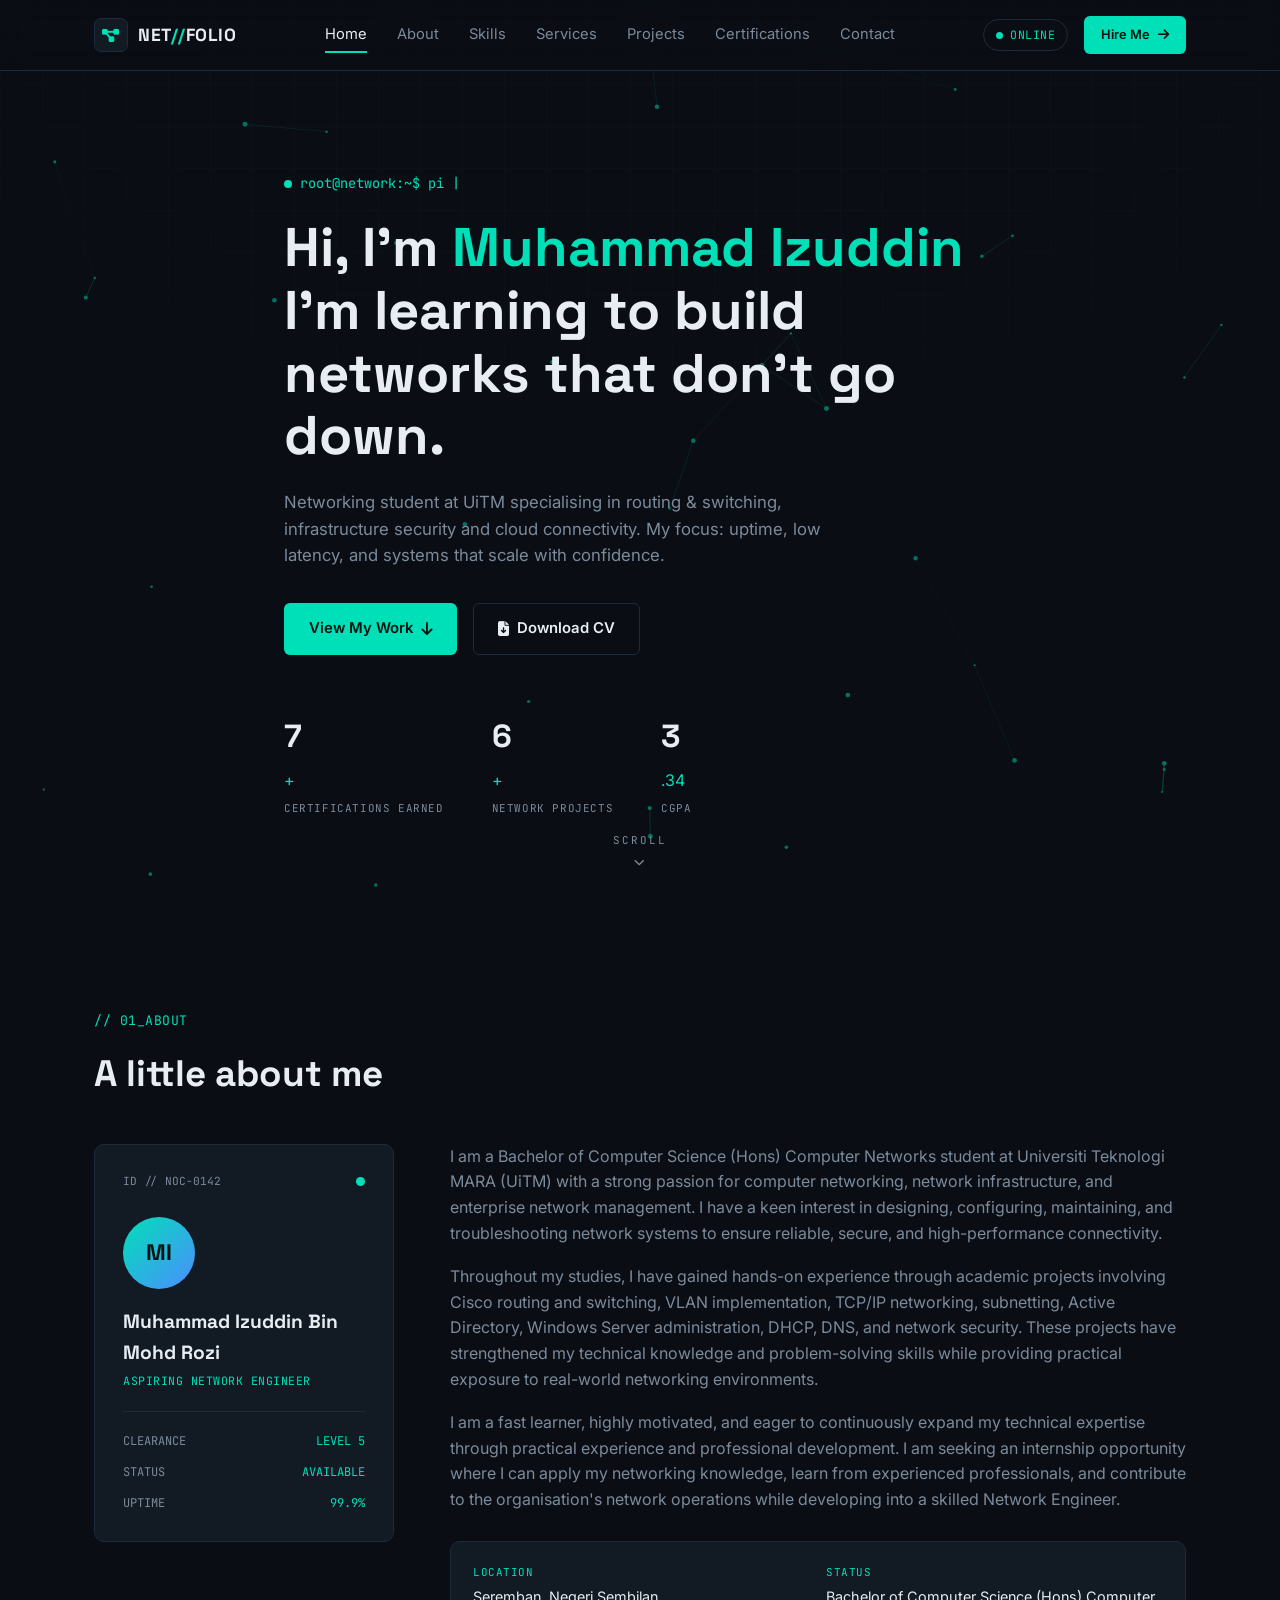
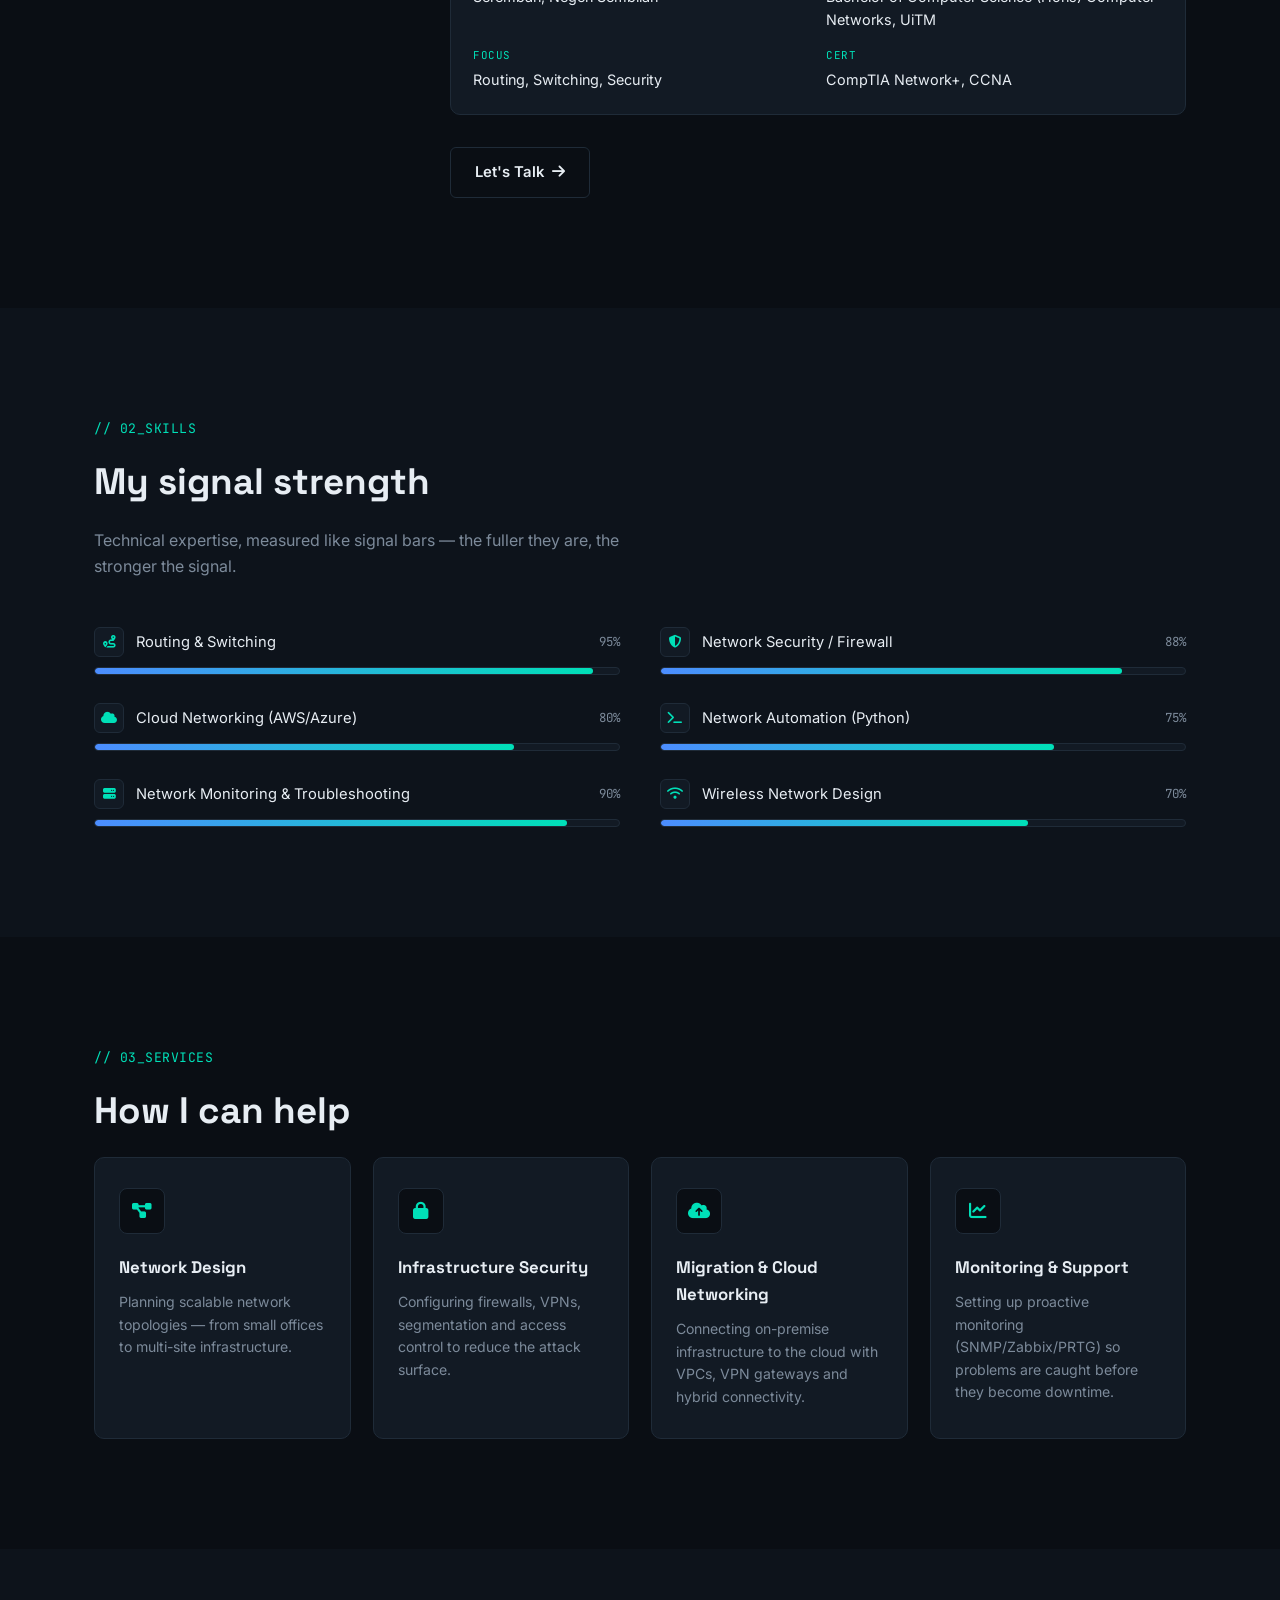
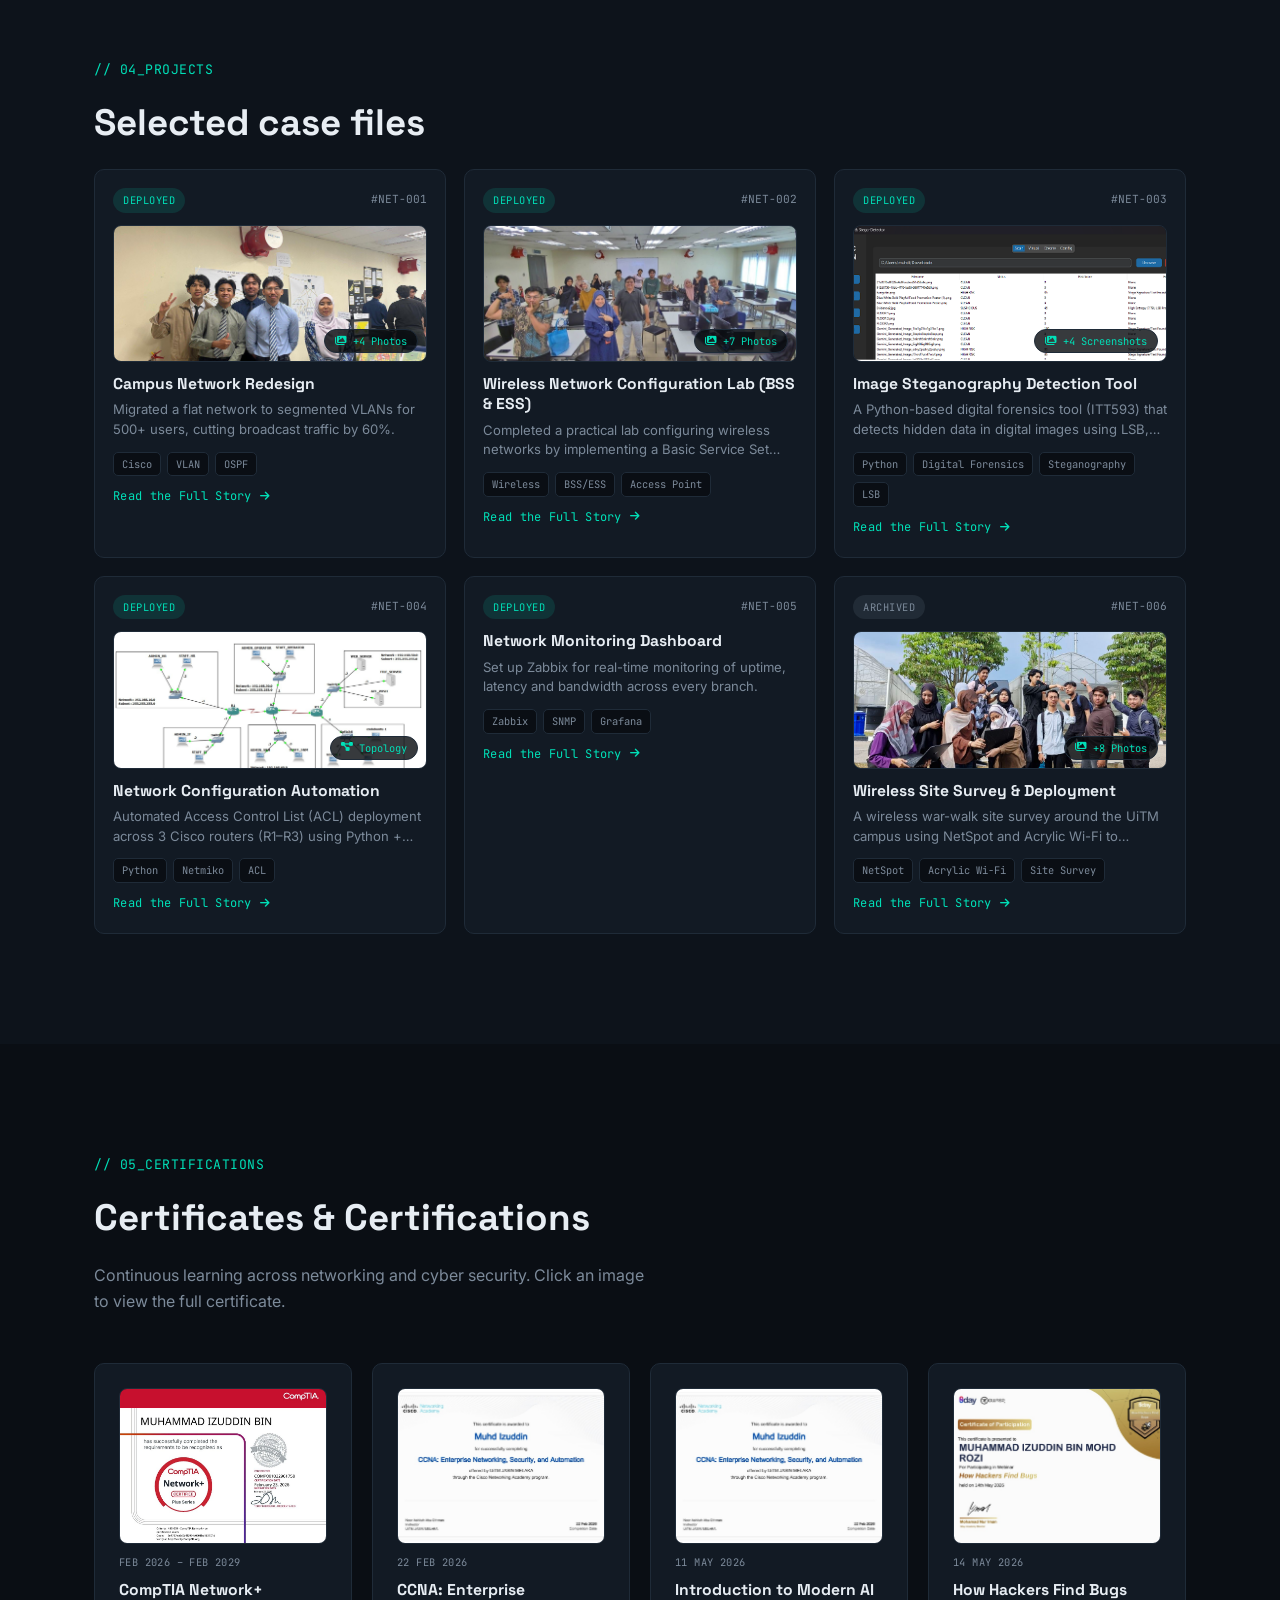
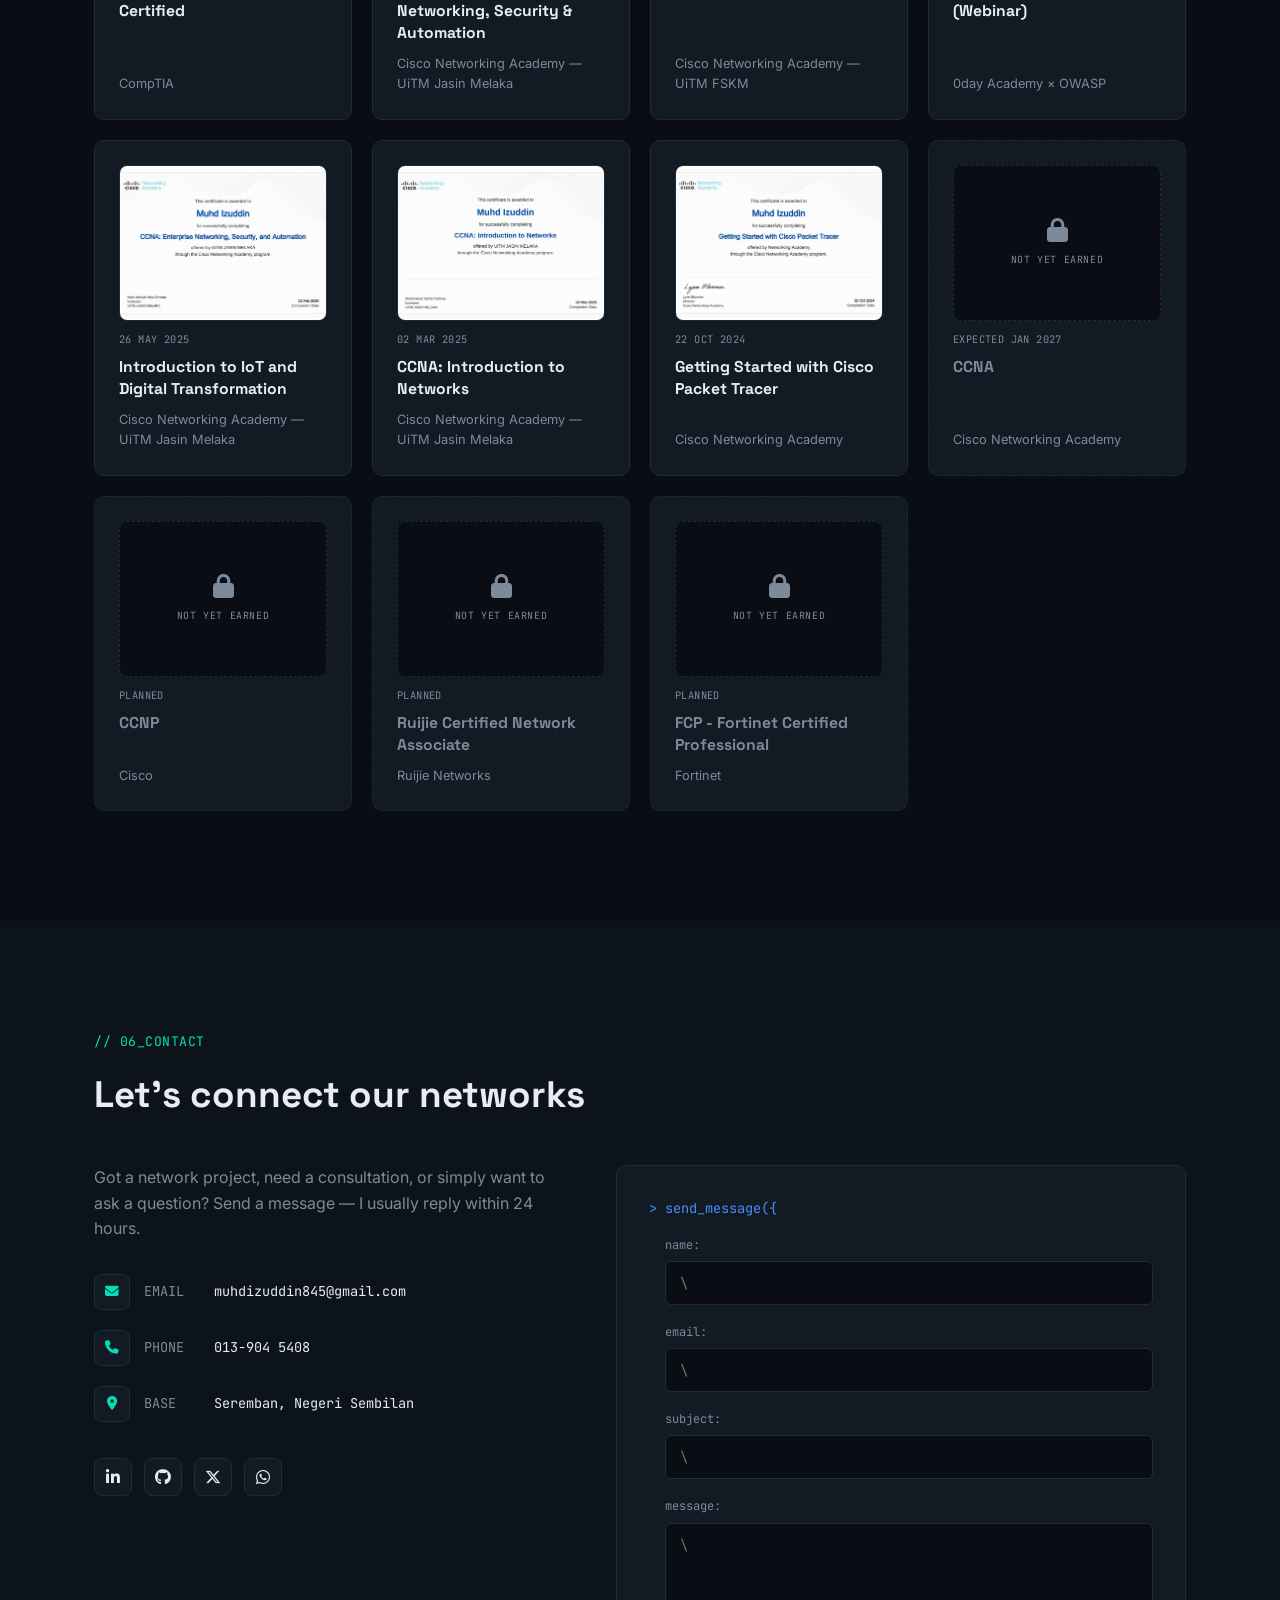
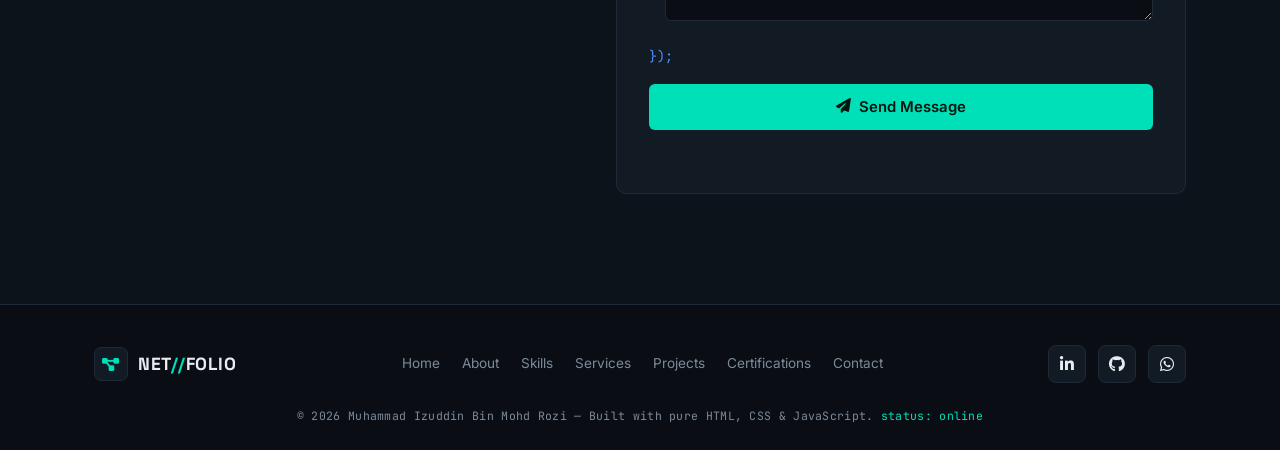
==== commit 310e215e: "Add files via upload" ====
--- a/index.html
+++ b/index.html
@@ -53,7 +53,7 @@
     <p class="hero-sub">Networking student at UiTM specialising in routing &amp; switching, infrastructure security and cloud connectivity. My focus: uptime, low latency, and systems that scale with confidence.</p>
     <div class="hero-actions">
       <a href="#projects" class="btn btn-primary">View My Work <i class="fa-solid fa-arrow-down"></i></a>
-      <a href="#contact" class="btn btn-outline"><i class="fa-solid fa-file-arrow-down"></i> Download CV</a>
+      <a href="Muhammad_Izuddin_CV.pdf" download class="btn btn-outline"><i class="fa-solid fa-file-arrow-down"></i> Download CV</a>
     </div>
     <div class="hero-stats">
       <div class="stat">
@@ -111,7 +111,7 @@
         <div class="spec-list">
           <div class="spec-item">
             <span class="mono spec-key">LOCATION</span>
-            <span class="spec-val">Melaka, Malaysia</span>
+            <span class="spec-val">Seremban, Negeri Sembilan</span>
           </div>
           <div class="spec-item">
             <span class="mono spec-key">STATUS</span>
@@ -488,83 +488,6 @@
         <p class="cert-issuer">Fortinet</p>
       </div>
     </div>
-  </div>
-</section>
-
-<!-- ================= FIBER SERVICE LOOP (visual interlude) ================= -->
-<section class="fiber-loop-section" id="fiberLoop">
-  <div class="container fiber-loop-inner">
-    <div class="fiber-coil" id="fiberCoil">
-      <svg class="fiber-coil-svg" viewBox="0 0 320 410" preserveAspectRatio="xMidYMid meet" xmlns="http://www.w3.org/2000/svg" xmlns:xlink="http://www.w3.org/1999/xlink">
-        <defs>
-          <filter id="fiberGlow" x="-100%" y="-100%" width="300%" height="300%">
-            <feGaussianBlur stdDeviation="2.1" result="blur"/>
-            <feMerge>
-              <feMergeNode in="blur"/>
-              <feMergeNode in="SourceGraphic"/>
-            </feMerge>
-          </filter>
-          <filter id="fiberShadow" x="-60%" y="-60%" width="220%" height="220%">
-            <feDropShadow dx="2.5" dy="4" stdDeviation="4" flood-color="#000000" flood-opacity="0.45"/>
-          </filter>
-          <filter id="fiberGlowSoft" x="-120%" y="-120%" width="340%" height="340%">
-            <feGaussianBlur stdDeviation="13"/>
-          </filter>
-          <radialGradient id="fiberEndGlow" cx="50%" cy="50%" r="50%">
-            <stop offset="0%" class="fiber-end-glow-stop-a"/>
-            <stop offset="100%" class="fiber-end-glow-stop-b"/>
-          </radialGradient>
-        </defs>
-
-        <ellipse class="coil-ambient" cx="160" cy="300" rx="105" ry="105" filter="url(#fiberGlowSoft)"/>
-
-        <path id="coilMotionPath" d="M160.00,8.00 L160.00,218.38 L165.35,218.69 L170.60,219.78 L175.65,221.60 L180.46,223.94 L185.04,226.52 L189.48,229.11 L193.88,231.59 L198.24,234.05 L202.53,236.64 L206.63,239.53 L210.43,242.80 L213.91,246.40 L217.12,250.22 L220.17,254.15 L223.14,258.14 L226.00,262.23 L228.59,266.52 L230.70,271.07 L232.13,275.88 L232.82,280.86 L232.87,285.88 L232.53,290.84 L232.05,295.67 L231.57,300.41 L231.11,305.09 L230.54,309.73 L229.68,314.33 L228.41,318.82 L226.73,323.17 L224.77,327.37 L222.68,331.49 L220.53,335.57 L218.31,339.63 L215.88,343.60 L213.07,347.33 L209.77,350.63 L205.99,353.38 L201.85,355.57 L197.55,357.34 L193.24,358.85 L189.00,360.28 L184.83,361.67 L180.66,362.96 L176.43,364.00 L172.14,364.66 L167.83,364.92 L163.52,364.88 L159.26,364.69 L155.02,364.48 L150.76,364.26 L146.48,363.91 L142.22,363.22 L138.08,361.99 L134.18,360.13 L130.60,357.69 L127.34,354.87 L124.32,351.87 L121.44,348.84 L118.64,345.84 L115.95,342.81 L113.45,339.64 L111.24,336.28 L109.37,332.74 L107.79,329.09 L106.36,325.43 L104.95,321.80 L103.49,318.18 L102.06,314.52 L100.83,310.76 L100.03,306.88 L99.83,302.92 L100.25,298.98 L101.18,295.12 L102.42,291.39 L103.79,287.77 L105.21,284.25 L106.71,280.81 L108.39,277.49 L110.35,274.34 L112.61,271.42 L115.10,268.73 L117.67,266.19 L120.21,263.69 L122.67,261.15 L125.12,258.56 L127.68,256.04 L130.47,253.76 L133.55,251.89 L136.89,250.53 L140.40,249.65 L143.95,249.12 L147.47,248.79 L150.95,248.56 L154.38,248.45 L157.79,248.54 L161.17,248.94 L164.46,249.71 L167.65,250.80 L170.72,252.05 L173.71,253.29 L176.70,254.44 L179.71,255.50 L182.74,256.59 L185.71,257.91 L188.49,259.58 L190.99,261.65 L193.16,264.07 L195.05,266.70 L196.75,269.42 L198.32,272.16 L199.77,274.92 L201.05,277.74 L202.04,280.65 L202.68,283.66 L202.97,286.71 L203.02,289.74 L203.01,292.68 L203.08,295.56 L203.27,298.39 L203.50,301.24 L203.61,304.12 L203.41,307.00 L202.81,309.83 L201.80,312.53 L200.48,315.10 L198.99,317.54 L197.43,319.89 L195.80,322.15 L194.05,324.29 L192.10,326.25 L189.91,327.93 L187.52,329.31 L185.04,330.44 L182.58,331.45 L180.21,332.46 L177.95,333.56 L175.75,334.74 L173.50,335.89 L171.16,336.85 L168.72,337.50 L166.21,337.79 L163.68,337.78 L161.18,337.58 L158.72,337.27 L156.30,336.88 L153.92,336.36 L151.61,335.60 L149.43,334.53 L147.42,333.14 L145.60,331.53 L143.93,329.84 L142.32,328.22 L140.70,326.73 L139.03,325.35 L137.35,323.98 L135.75,322.51 L134.33,320.87 L133.14,319.05 L132.18,317.10 L131.39,315.10 L130.69,313.08 L130.05,311.07 L129.52,309.04 L129.19,306.98 L129.16,304.88 L129.49,302.80 L130.11,300.77 L130.90,298.84 L131.71,297.00 L132.42,295.23 L133.00,293.48 L133.52,291.73 L134.10,290.00 L134.84,288.34 L135.80,286.78 L136.93,285.36 L138.16,284.04 L139.42,282.78 L140.69,281.56 L142.00,280.39 L143.40,279.34 L144.95,278.52 L146.63,277.98 L148.41,277.74 L150.20,277.71 L151.93,277.78 L153.56,277.82 L155.10,277.76 L156.59,277.64 L158.07,277.54 L159.55,277.55 L161.02,277.75 L162.45,278.11 L163.83,278.59 L165.18,279.10 L166.50,279.59 L167.81,280.11 L169.07,280.72 L170.24,281.50 L171.23,282.52 L172.03,283.74 L172.62,285.09 L173.09,286.45 L173.52,287.73 L173.97,288.91 L174.46,289.99 L174.95,291.04 L175.36,292.12 L175.65,293.23 L175.80,294.36 L175.85,295.49 L175.88,296.59 L175.94,297.66 L176.02,298.72 L176.05,299.77 L175.93,300.82 L175.59,301.83 L174.99,302.77 L174.20,303.60 L173.32,304.33 L170.35,307.01 L167.33,309.64 L164.28,312.22 L161.19,314.76 L158.05,317.24 L154.88,319.68 L151.67,322.07 L148.42,324.40 L145.14,326.69 L141.82,328.92 L138.47,331.10 L135.08,333.23 L131.66,335.30 L128.21,337.32 L124.72,339.29 L121.21,341.20 L117.67,343.05 L114.09,344.85 L110.49,346.59 L106.87,348.28 L103.21,349.91 L99.54,351.48 L95.83,352.99 L92.11,354.45" fill="none" opacity="0"/>
-
-        <g class="coil-cable-group" filter="url(#fiberShadow)">
-          <path class="coil-casing" d="M160.00,8.00 L160.00,218.38 L165.35,218.69 L170.60,219.78 L175.65,221.60 L180.46,223.94 L185.04,226.52 L189.48,229.11 L193.88,231.59 L198.24,234.05 L202.53,236.64 L206.63,239.53 L210.43,242.80 L213.91,246.40 L217.12,250.22 L220.17,254.15 L223.14,258.14 L226.00,262.23 L228.59,266.52 L230.70,271.07 L232.13,275.88 L232.82,280.86 L232.87,285.88 L232.53,290.84 L232.05,295.67 L231.57,300.41 L231.11,305.09 L230.54,309.73 L229.68,314.33 L228.41,318.82 L226.73,323.17 L224.77,327.37 L222.68,331.49 L220.53,335.57 L218.31,339.63 L215.88,343.60 L213.07,347.33 L209.77,350.63 L205.99,353.38 L201.85,355.57 L197.55,357.34 L193.24,358.85 L189.00,360.28 L184.83,361.67 L180.66,362.96 L176.43,364.00 L172.14,364.66 L167.83,364.92 L163.52,364.88 L159.26,364.69 L155.02,364.48 L150.76,364.26 L146.48,363.91 L142.22,363.22 L138.08,361.99 L134.18,360.13 L130.60,357.69 L127.34,354.87 L124.32,351.87 L121.44,348.84 L118.64,345.84 L115.95,342.81 L113.45,339.64 L111.24,336.28 L109.37,332.74 L107.79,329.09 L106.36,325.43 L104.95,321.80 L103.49,318.18 L102.06,314.52 L100.83,310.76 L100.03,306.88 L99.83,302.92 L100.25,298.98 L101.18,295.12 L102.42,291.39 L103.79,287.77 L105.21,284.25 L106.71,280.81 L108.39,277.49 L110.35,274.34 L112.61,271.42 L115.10,268.73 L117.67,266.19 L120.21,263.69 L122.67,261.15 L125.12,258.56 L127.68,256.04 L130.47,253.76 L133.55,251.89 L136.89,250.53 L140.40,249.65 L143.95,249.12 L147.47,248.79 L150.95,248.56 L154.38,248.45 L157.79,248.54 L161.17,248.94 L164.46,249.71 L167.65,250.80 L170.72,252.05 L173.71,253.29 L176.70,254.44 L179.71,255.50 L182.74,256.59 L185.71,257.91 L188.49,259.58 L190.99,261.65 L193.16,264.07 L195.05,266.70 L196.75,269.42 L198.32,272.16 L199.77,274.92 L201.05,277.74 L202.04,280.65 L202.68,283.66 L202.97,286.71 L203.02,289.74 L203.01,292.68 L203.08,295.56 L203.27,298.39 L203.50,301.24 L203.61,304.12 L203.41,307.00 L202.81,309.83 L201.80,312.53 L200.48,315.10 L198.99,317.54 L197.43,319.89 L195.80,322.15 L194.05,324.29 L192.10,326.25 L189.91,327.93 L187.52,329.31 L185.04,330.44 L182.58,331.45 L180.21,332.46 L177.95,333.56 L175.75,334.74 L173.50,335.89 L171.16,336.85 L168.72,337.50 L166.21,337.79 L163.68,337.78 L161.18,337.58 L158.72,337.27 L156.30,336.88 L153.92,336.36 L151.61,335.60 L149.43,334.53 L147.42,333.14 L145.60,331.53 L143.93,329.84 L142.32,328.22 L140.70,326.73 L139.03,325.35 L137.35,323.98 L135.75,322.51 L134.33,320.87 L133.14,319.05 L132.18,317.10 L131.39,315.10 L130.69,313.08 L130.05,311.07 L129.52,309.04 L129.19,306.98 L129.16,304.88 L129.49,302.80 L130.11,300.77 L130.90,298.84 L131.71,297.00 L132.42,295.23 L133.00,293.48 L133.52,291.73 L134.10,290.00 L134.84,288.34 L135.80,286.78 L136.93,285.36 L138.16,284.04 L139.42,282.78 L140.69,281.56 L142.00,280.39 L143.40,279.34 L144.95,278.52 L146.63,277.98 L148.41,277.74 L150.20,277.71 L151.93,277.78 L153.56,277.82 L155.10,277.76 L156.59,277.64 L158.07,277.54 L159.55,277.55 L161.02,277.75 L162.45,278.11 L163.83,278.59 L165.18,279.10 L166.50,279.59 L167.81,280.11 L169.07,280.72 L170.24,281.50 L171.23,282.52 L172.03,283.74 L172.62,285.09 L173.09,286.45 L173.52,287.73 L173.97,288.91 L174.46,289.99 L174.95,291.04 L175.36,292.12 L175.65,293.23 L175.80,294.36 L175.85,295.49 L175.88,296.59 L175.94,297.66 L176.02,298.72 L176.05,299.77 L175.93,300.82 L175.59,301.83 L174.99,302.77 L174.20,303.60 L173.32,304.33 L170.35,307.01 L167.33,309.64 L164.28,312.22 L161.19,314.76 L158.05,317.24 L154.88,319.68 L151.67,322.07 L148.42,324.40 L145.14,326.69 L141.82,328.92 L138.47,331.10 L135.08,333.23 L131.66,335.30 L128.21,337.32 L124.72,339.29 L121.21,341.20 L117.67,343.05 L114.09,344.85 L110.49,346.59 L106.87,348.28 L103.21,349.91 L99.54,351.48 L95.83,352.99 L92.11,354.45" fill="none"/>
-          <path class="coil-jacket" d="M160.00,8.00 L160.00,218.38 L165.35,218.69 L170.60,219.78 L175.65,221.60 L180.46,223.94 L185.04,226.52 L189.48,229.11 L193.88,231.59 L198.24,234.05 L202.53,236.64 L206.63,239.53 L210.43,242.80 L213.91,246.40 L217.12,250.22 L220.17,254.15 L223.14,258.14 L226.00,262.23 L228.59,266.52 L230.70,271.07 L232.13,275.88 L232.82,280.86 L232.87,285.88 L232.53,290.84 L232.05,295.67 L231.57,300.41 L231.11,305.09 L230.54,309.73 L229.68,314.33 L228.41,318.82 L226.73,323.17 L224.77,327.37 L222.68,331.49 L220.53,335.57 L218.31,339.63 L215.88,343.60 L213.07,347.33 L209.77,350.63 L205.99,353.38 L201.85,355.57 L197.55,357.34 L193.24,358.85 L189.00,360.28 L184.83,361.67 L180.66,362.96 L176.43,364.00 L172.14,364.66 L167.83,364.92 L163.52,364.88 L159.26,364.69 L155.02,364.48 L150.76,364.26 L146.48,363.91 L142.22,363.22 L138.08,361.99 L134.18,360.13 L130.60,357.69 L127.34,354.87 L124.32,351.87 L121.44,348.84 L118.64,345.84 L115.95,342.81 L113.45,339.64 L111.24,336.28 L109.37,332.74 L107.79,329.09 L106.36,325.43 L104.95,321.80 L103.49,318.18 L102.06,314.52 L100.83,310.76 L100.03,306.88 L99.83,302.92 L100.25,298.98 L101.18,295.12 L102.42,291.39 L103.79,287.77 L105.21,284.25 L106.71,280.81 L108.39,277.49 L110.35,274.34 L112.61,271.42 L115.10,268.73 L117.67,266.19 L120.21,263.69 L122.67,261.15 L125.12,258.56 L127.68,256.04 L130.47,253.76 L133.55,251.89 L136.89,250.53 L140.40,249.65 L143.95,249.12 L147.47,248.79 L150.95,248.56 L154.38,248.45 L157.79,248.54 L161.17,248.94 L164.46,249.71 L167.65,250.80 L170.72,252.05 L173.71,253.29 L176.70,254.44 L179.71,255.50 L182.74,256.59 L185.71,257.91 L188.49,259.58 L190.99,261.65 L193.16,264.07 L195.05,266.70 L196.75,269.42 L198.32,272.16 L199.77,274.92 L201.05,277.74 L202.04,280.65 L202.68,283.66 L202.97,286.71 L203.02,289.74 L203.01,292.68 L203.08,295.56 L203.27,298.39 L203.50,301.24 L203.61,304.12 L203.41,307.00 L202.81,309.83 L201.80,312.53 L200.48,315.10 L198.99,317.54 L197.43,319.89 L195.80,322.15 L194.05,324.29 L192.10,326.25 L189.91,327.93 L187.52,329.31 L185.04,330.44 L182.58,331.45 L180.21,332.46 L177.95,333.56 L175.75,334.74 L173.50,335.89 L171.16,336.85 L168.72,337.50 L166.21,337.79 L163.68,337.78 L161.18,337.58 L158.72,337.27 L156.30,336.88 L153.92,336.36 L151.61,335.60 L149.43,334.53 L147.42,333.14 L145.60,331.53 L143.93,329.84 L142.32,328.22 L140.70,326.73 L139.03,325.35 L137.35,323.98 L135.75,322.51 L134.33,320.87 L133.14,319.05 L132.18,317.10 L131.39,315.10 L130.69,313.08 L130.05,311.07 L129.52,309.04 L129.19,306.98 L129.16,304.88 L129.49,302.80 L130.11,300.77 L130.90,298.84 L131.71,297.00 L132.42,295.23 L133.00,293.48 L133.52,291.73 L134.10,290.00 L134.84,288.34 L135.80,286.78 L136.93,285.36 L138.16,284.04 L139.42,282.78 L140.69,281.56 L142.00,280.39 L143.40,279.34 L144.95,278.52 L146.63,277.98 L148.41,277.74 L150.20,277.71 L151.93,277.78 L153.56,277.82 L155.10,277.76 L156.59,277.64 L158.07,277.54 L159.55,277.55 L161.02,277.75 L162.45,278.11 L163.83,278.59 L165.18,279.10 L166.50,279.59 L167.81,280.11 L169.07,280.72 L170.24,281.50 L171.23,282.52 L172.03,283.74 L172.62,285.09 L173.09,286.45 L173.52,287.73 L173.97,288.91 L174.46,289.99 L174.95,291.04 L175.36,292.12 L175.65,293.23 L175.80,294.36 L175.85,295.49 L175.88,296.59 L175.94,297.66 L176.02,298.72 L176.05,299.77 L175.93,300.82 L175.59,301.83 L174.99,302.77 L174.20,303.60 L173.32,304.33 L170.35,307.01 L167.33,309.64 L164.28,312.22 L161.19,314.76 L158.05,317.24 L154.88,319.68 L151.67,322.07 L148.42,324.40 L145.14,326.69 L141.82,328.92 L138.47,331.10 L135.08,333.23 L131.66,335.30 L128.21,337.32 L124.72,339.29 L121.21,341.20 L117.67,343.05 L114.09,344.85 L110.49,346.59 L106.87,348.28 L103.21,349.91 L99.54,351.48 L95.83,352.99 L92.11,354.45" fill="none"/>
-          <path class="coil-highlight" d="M157.90,8.00 L157.90,218.43 L165.07,220.78 L170.03,221.80 L174.84,223.53 L179.48,225.80 L184.00,228.34 L188.44,230.93 L192.84,233.42 L197.19,235.86 L201.38,238.40 L205.34,241.19 L208.99,244.32 L212.35,247.80 L215.49,251.54 L218.50,255.42 L221.44,259.36 L224.24,263.37 L226.74,267.50 L228.73,271.81 L230.08,276.32 L230.72,281.02 L230.77,285.82 L230.44,290.66 L229.96,295.46 L229.48,300.20 L229.03,304.86 L228.47,309.41 L227.63,313.85 L226.41,318.16 L224.80,322.35 L222.89,326.45 L220.81,330.52 L218.68,334.57 L216.49,338.58 L214.15,342.42 L211.49,345.95 L208.41,349.03 L204.88,351.60 L200.96,353.67 L196.80,355.37 L192.55,356.87 L188.33,358.29 L184.18,359.67 L180.10,360.94 L176.02,361.94 L171.92,362.57 L167.77,362.82 L163.58,362.78 L159.36,362.59 L155.12,362.38 L150.90,362.17 L146.73,361.83 L142.69,361.18 L138.83,360.03 L135.23,358.31 L131.88,356.03 L128.77,353.33 L125.82,350.40 L122.97,347.40 L120.20,344.43 L117.56,341.46 L115.15,338.41 L113.05,335.22 L111.26,331.83 L109.73,328.30 L108.31,324.67 L106.90,321.02 L105.44,317.41 L104.03,313.82 L102.86,310.23 L102.12,306.62 L101.93,302.98 L102.32,299.33 L103.20,295.69 L104.40,292.09 L105.75,288.54 L107.15,285.06 L108.61,281.71 L110.22,278.52 L112.07,275.54 L114.22,272.78 L116.61,270.19 L119.15,267.68 L121.70,265.17 L124.19,262.60 L126.62,260.03 L129.08,257.60 L131.68,255.48 L134.50,253.77 L137.55,252.53 L140.81,251.71 L144.20,251.20 L147.64,250.88 L151.05,250.66 L154.39,250.55 L157.64,250.63 L160.80,251.01 L163.89,251.73 L166.92,252.76 L169.92,253.99 L172.93,255.24 L175.97,256.41 L179.01,257.48 L181.96,258.54 L184.74,259.77 L187.28,261.29 L189.53,263.17 L191.53,265.39 L193.31,267.87 L194.94,270.50 L196.48,273.17 L197.89,275.84 L199.10,278.51 L200.02,281.21 L200.60,283.98 L200.87,286.83 L200.92,289.75 L200.91,292.70 L200.98,295.65 L201.17,298.55 L201.40,301.37 L201.51,304.09 L201.33,306.71 L200.79,309.24 L199.87,311.68 L198.65,314.07 L197.22,316.41 L195.70,318.69 L194.13,320.87 L192.49,322.89 L190.71,324.67 L188.74,326.18 L186.56,327.44 L184.21,328.52 L181.77,329.51 L179.34,330.55 L177.00,331.69 L174.77,332.88 L172.62,333.98 L170.49,334.86 L168.33,335.43 L166.09,335.69 L163.77,335.68 L161.40,335.49 L159.02,335.19 L156.69,334.82 L154.48,334.33 L152.41,333.65 L150.50,332.72 L148.72,331.49 L147.04,330.00 L145.42,328.36 L143.78,326.70 L142.08,325.14 L140.36,323.72 L138.73,322.39 L137.26,321.05 L136.00,319.61 L134.97,318.01 L134.10,316.25 L133.36,314.36 L132.68,312.42 L132.07,310.49 L131.58,308.61 L131.28,306.80 L131.26,305.03 L131.53,303.27 L132.09,301.48 L132.84,299.66 L133.65,297.81 L134.39,295.95 L135.00,294.11 L135.52,292.36 L136.06,290.76 L136.70,289.32 L137.52,287.99 L138.52,286.73 L139.67,285.50 L140.89,284.28 L142.12,283.10 L143.33,282.01 L144.53,281.11 L145.76,280.45 L147.10,280.03 L148.57,279.83 L150.18,279.81 L151.86,279.88 L153.56,279.92 L155.22,279.86 L156.75,279.74 L158.13,279.64 L159.40,279.65 L160.62,279.81 L161.85,280.13 L163.12,280.56 L164.44,281.06 L165.75,281.55 L166.97,282.03 L168.03,282.54 L168.89,283.11 L169.59,283.83 L170.18,284.74 L170.67,285.86 L171.10,287.12 L171.54,288.44 L172.03,289.71 L172.55,290.86 L173.01,291.86 L173.36,292.76 L173.59,293.63 L173.71,294.55 L173.75,295.57 L173.79,296.68 L173.85,297.79 L173.92,298.82 L173.95,299.68 L173.88,300.36 L173.69,300.92 L173.34,301.48 L172.77,302.07 L171.93,302.75 L168.95,305.43 L165.97,308.04 L162.94,310.61 L159.87,313.12 L156.76,315.59 L153.62,318.00 L150.43,320.37 L147.21,322.69 L143.96,324.95 L140.66,327.17 L137.34,329.33 L133.98,331.44 L130.59,333.50 L127.16,335.50 L123.71,337.45 L120.22,339.34 L116.71,341.18 L113.16,342.97 L109.59,344.70 L106.00,346.37 L102.37,347.98 L98.73,349.54 L95.05,351.04 L91.34,352.49" fill="none"/>
-        </g>
-
-        <path class="coil-core" d="M160.00,8.00 L160.00,218.38 L165.35,218.69 L170.60,219.78 L175.65,221.60 L180.46,223.94 L185.04,226.52 L189.48,229.11 L193.88,231.59 L198.24,234.05 L202.53,236.64 L206.63,239.53 L210.43,242.80 L213.91,246.40 L217.12,250.22 L220.17,254.15 L223.14,258.14 L226.00,262.23 L228.59,266.52 L230.70,271.07 L232.13,275.88 L232.82,280.86 L232.87,285.88 L232.53,290.84 L232.05,295.67 L231.57,300.41 L231.11,305.09 L230.54,309.73 L229.68,314.33 L228.41,318.82 L226.73,323.17 L224.77,327.37 L222.68,331.49 L220.53,335.57 L218.31,339.63 L215.88,343.60 L213.07,347.33 L209.77,350.63 L205.99,353.38 L201.85,355.57 L197.55,357.34 L193.24,358.85 L189.00,360.28 L184.83,361.67 L180.66,362.96 L176.43,364.00 L172.14,364.66 L167.83,364.92 L163.52,364.88 L159.26,364.69 L155.02,364.48 L150.76,364.26 L146.48,363.91 L142.22,363.22 L138.08,361.99 L134.18,360.13 L130.60,357.69 L127.34,354.87 L124.32,351.87 L121.44,348.84 L118.64,345.84 L115.95,342.81 L113.45,339.64 L111.24,336.28 L109.37,332.74 L107.79,329.09 L106.36,325.43 L104.95,321.80 L103.49,318.18 L102.06,314.52 L100.83,310.76 L100.03,306.88 L99.83,302.92 L100.25,298.98 L101.18,295.12 L102.42,291.39 L103.79,287.77 L105.21,284.25 L106.71,280.81 L108.39,277.49 L110.35,274.34 L112.61,271.42 L115.10,268.73 L117.67,266.19 L120.21,263.69 L122.67,261.15 L125.12,258.56 L127.68,256.04 L130.47,253.76 L133.55,251.89 L136.89,250.53 L140.40,249.65 L143.95,249.12 L147.47,248.79 L150.95,248.56 L154.38,248.45 L157.79,248.54 L161.17,248.94 L164.46,249.71 L167.65,250.80 L170.72,252.05 L173.71,253.29 L176.70,254.44 L179.71,255.50 L182.74,256.59 L185.71,257.91 L188.49,259.58 L190.99,261.65 L193.16,264.07 L195.05,266.70 L196.75,269.42 L198.32,272.16 L199.77,274.92 L201.05,277.74 L202.04,280.65 L202.68,283.66 L202.97,286.71 L203.02,289.74 L203.01,292.68 L203.08,295.56 L203.27,298.39 L203.50,301.24 L203.61,304.12 L203.41,307.00 L202.81,309.83 L201.80,312.53 L200.48,315.10 L198.99,317.54 L197.43,319.89 L195.80,322.15 L194.05,324.29 L192.10,326.25 L189.91,327.93 L187.52,329.31 L185.04,330.44 L182.58,331.45 L180.21,332.46 L177.95,333.56 L175.75,334.74 L173.50,335.89 L171.16,336.85 L168.72,337.50 L166.21,337.79 L163.68,337.78 L161.18,337.58 L158.72,337.27 L156.30,336.88 L153.92,336.36 L151.61,335.60 L149.43,334.53 L147.42,333.14 L145.60,331.53 L143.93,329.84 L142.32,328.22 L140.70,326.73 L139.03,325.35 L137.35,323.98 L135.75,322.51 L134.33,320.87 L133.14,319.05 L132.18,317.10 L131.39,315.10 L130.69,313.08 L130.05,311.07 L129.52,309.04 L129.19,306.98 L129.16,304.88 L129.49,302.80 L130.11,300.77 L130.90,298.84 L131.71,297.00 L132.42,295.23 L133.00,293.48 L133.52,291.73 L134.10,290.00 L134.84,288.34 L135.80,286.78 L136.93,285.36 L138.16,284.04 L139.42,282.78 L140.69,281.56 L142.00,280.39 L143.40,279.34 L144.95,278.52 L146.63,277.98 L148.41,277.74 L150.20,277.71 L151.93,277.78 L153.56,277.82 L155.10,277.76 L156.59,277.64 L158.07,277.54 L159.55,277.55 L161.02,277.75 L162.45,278.11 L163.83,278.59 L165.18,279.10 L166.50,279.59 L167.81,280.11 L169.07,280.72 L170.24,281.50 L171.23,282.52 L172.03,283.74 L172.62,285.09 L173.09,286.45 L173.52,287.73 L173.97,288.91 L174.46,289.99 L174.95,291.04 L175.36,292.12 L175.65,293.23 L175.80,294.36 L175.85,295.49 L175.88,296.59 L175.94,297.66 L176.02,298.72 L176.05,299.77 L175.93,300.82 L175.59,301.83 L174.99,302.77 L174.20,303.60 L173.32,304.33 L170.35,307.01 L167.33,309.64 L164.28,312.22 L161.19,314.76 L158.05,317.24 L154.88,319.68 L151.67,322.07 L148.42,324.40 L145.14,326.69 L141.82,328.92 L138.47,331.10 L135.08,333.23 L131.66,335.30 L128.21,337.32 L124.72,339.29 L121.21,341.20 L117.67,343.05 L114.09,344.85 L110.49,346.59 L106.87,348.28 L103.21,349.91 L99.54,351.48 L95.83,352.99 L92.11,354.45" fill="none"/>
-
-        <ellipse class="coil-end-glow" cx="92.11" cy="354.45" rx="30" ry="30"/>
-
-        <g class="rj45-plug" transform="translate(92.11,354.45) rotate(158.67) scale(1.9)">
-          <path class="rj45-boot" d="M0,-4.3 C3,-4.6 5,-5.6 7.5,-6.5 L7.5,6.5 C5,5.6 3,4.6 0,4.3 Z"/>
-          <path class="rj45-body" d="M7.5,-6.5 L27,-6.5 Q30,-6.5 30,-4 L30,4 Q30,6.5 27,6.5 L7.5,6.5 Z"/>
-          <path class="rj45-sheen" d="M9,-6.5 L27,-6.5 Q29.5,-6.5 29.5,-4.5 L9,-4.5 Z"/>
-          <rect x="13.86" y="-6.30" width="1.16" height="2.70" rx="0.3" class="rj45-pin"/>
-          <rect x="15.73" y="-6.30" width="1.16" height="2.70" rx="0.3" class="rj45-pin"/>
-          <rect x="17.61" y="-6.30" width="1.16" height="2.70" rx="0.3" class="rj45-pin"/>
-          <rect x="19.48" y="-6.30" width="1.16" height="2.70" rx="0.3" class="rj45-pin"/>
-          <rect x="21.36" y="-6.30" width="1.16" height="2.70" rx="0.3" class="rj45-pin"/>
-          <rect x="23.23" y="-6.30" width="1.16" height="2.70" rx="0.3" class="rj45-pin"/>
-          <rect x="25.11" y="-6.30" width="1.16" height="2.70" rx="0.3" class="rj45-pin"/>
-          <rect x="26.98" y="-6.30" width="1.16" height="2.70" rx="0.3" class="rj45-pin"/>
-          <path class="rj45-tab" d="M8,6.5 L14,6.5 L12.3,9.6 L9.7,9.6 Z"/>
-        </g>
-
-        <circle class="coil-end-dot" cx="92.11" cy="354.45" r="2.2"/>
-
-        <circle class="coil-pulse" r="3">
-          <animateMotion id="pulseAnim1" dur="3s" begin="indefinite" repeatCount="indefinite" rotate="auto" fill="freeze">
-            <mpath xlink:href="#coilMotionPath" href="#coilMotionPath"/>
-          </animateMotion>
-        </circle>
-        <circle class="coil-pulse" r="2.5">
-          <animateMotion id="pulseAnim2" dur="3s" begin="indefinite" repeatCount="indefinite" rotate="auto" fill="freeze">
-            <mpath xlink:href="#coilMotionPath" href="#coilMotionPath"/>
-          </animateMotion>
-        </circle>
-        <circle class="coil-pulse" r="2.5">
-          <animateMotion id="pulseAnim3" dur="3s" begin="indefinite" repeatCount="indefinite" rotate="auto" fill="freeze">
-            <mpath xlink:href="#coilMotionPath" href="#coilMotionPath"/>
-          </animateMotion>
-        </circle>
-      </svg>
-    </div>
-    <p class="mono fiber-loop-caption">// SERVICE LOOP — cable slack is deliberately coiled so that future splicing / re-termination can be carried out without pulling new cable.</p>
   </div>
 </section>
 
@@ -626,7 +549,7 @@
           <li>
             <i class="fa-solid fa-location-dot"></i>
             <span>BASE</span>
-            <a href="#">Melaka, Malaysia</a>
+            <a href="#">Seremban, Negeri Sembilan</a>
           </li>
         </ul>
 
